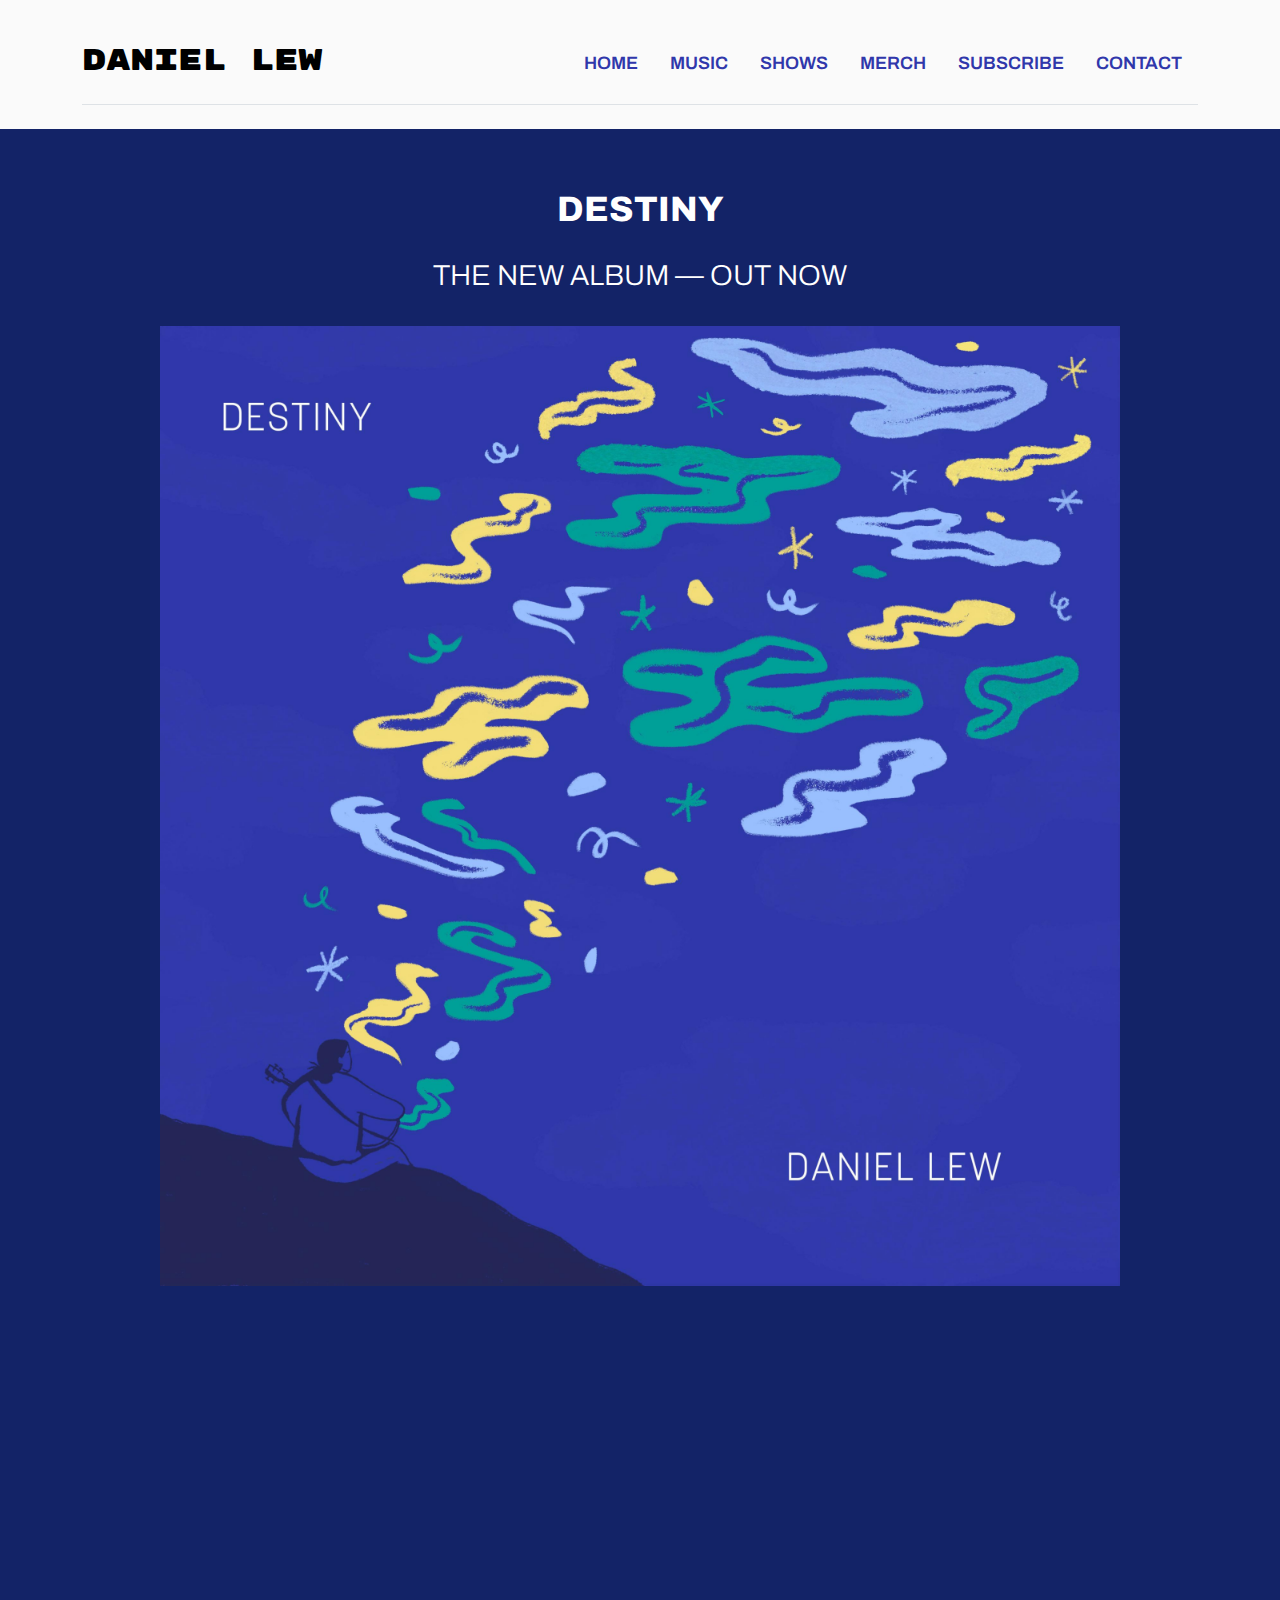
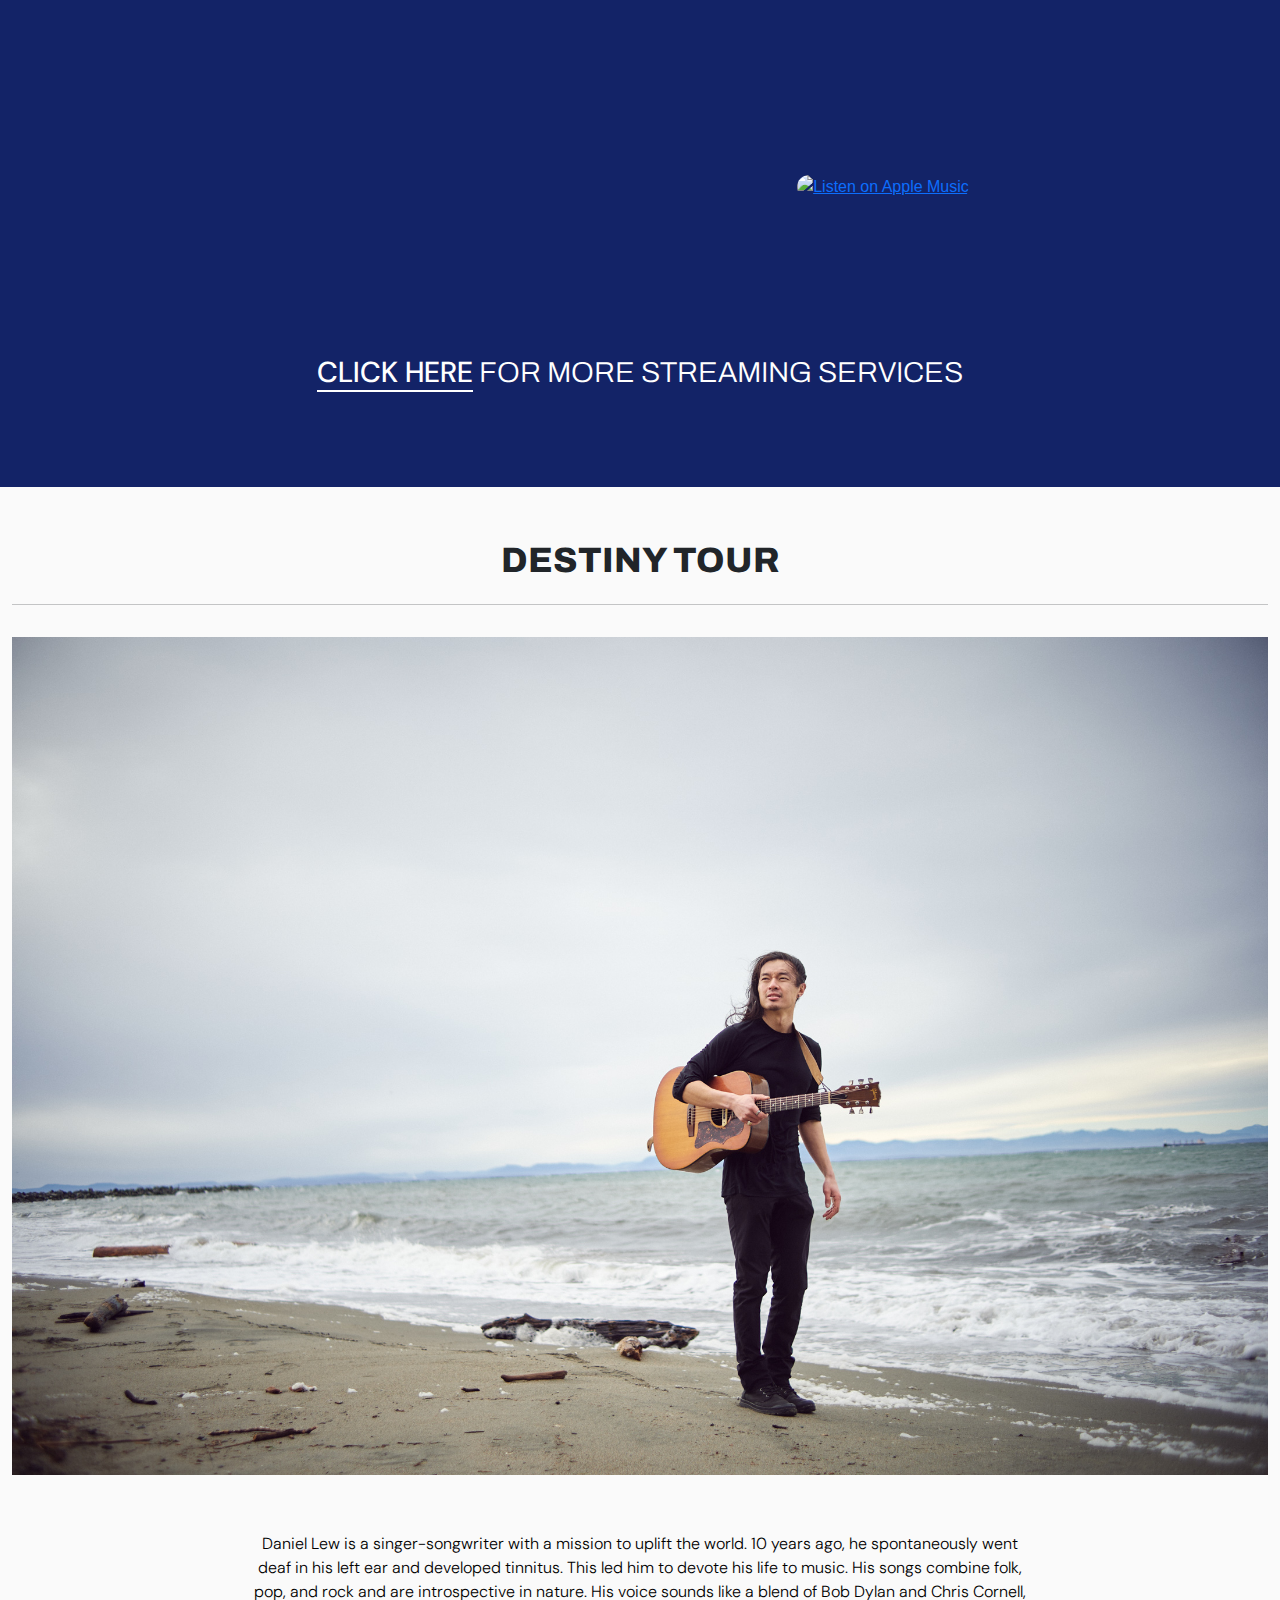
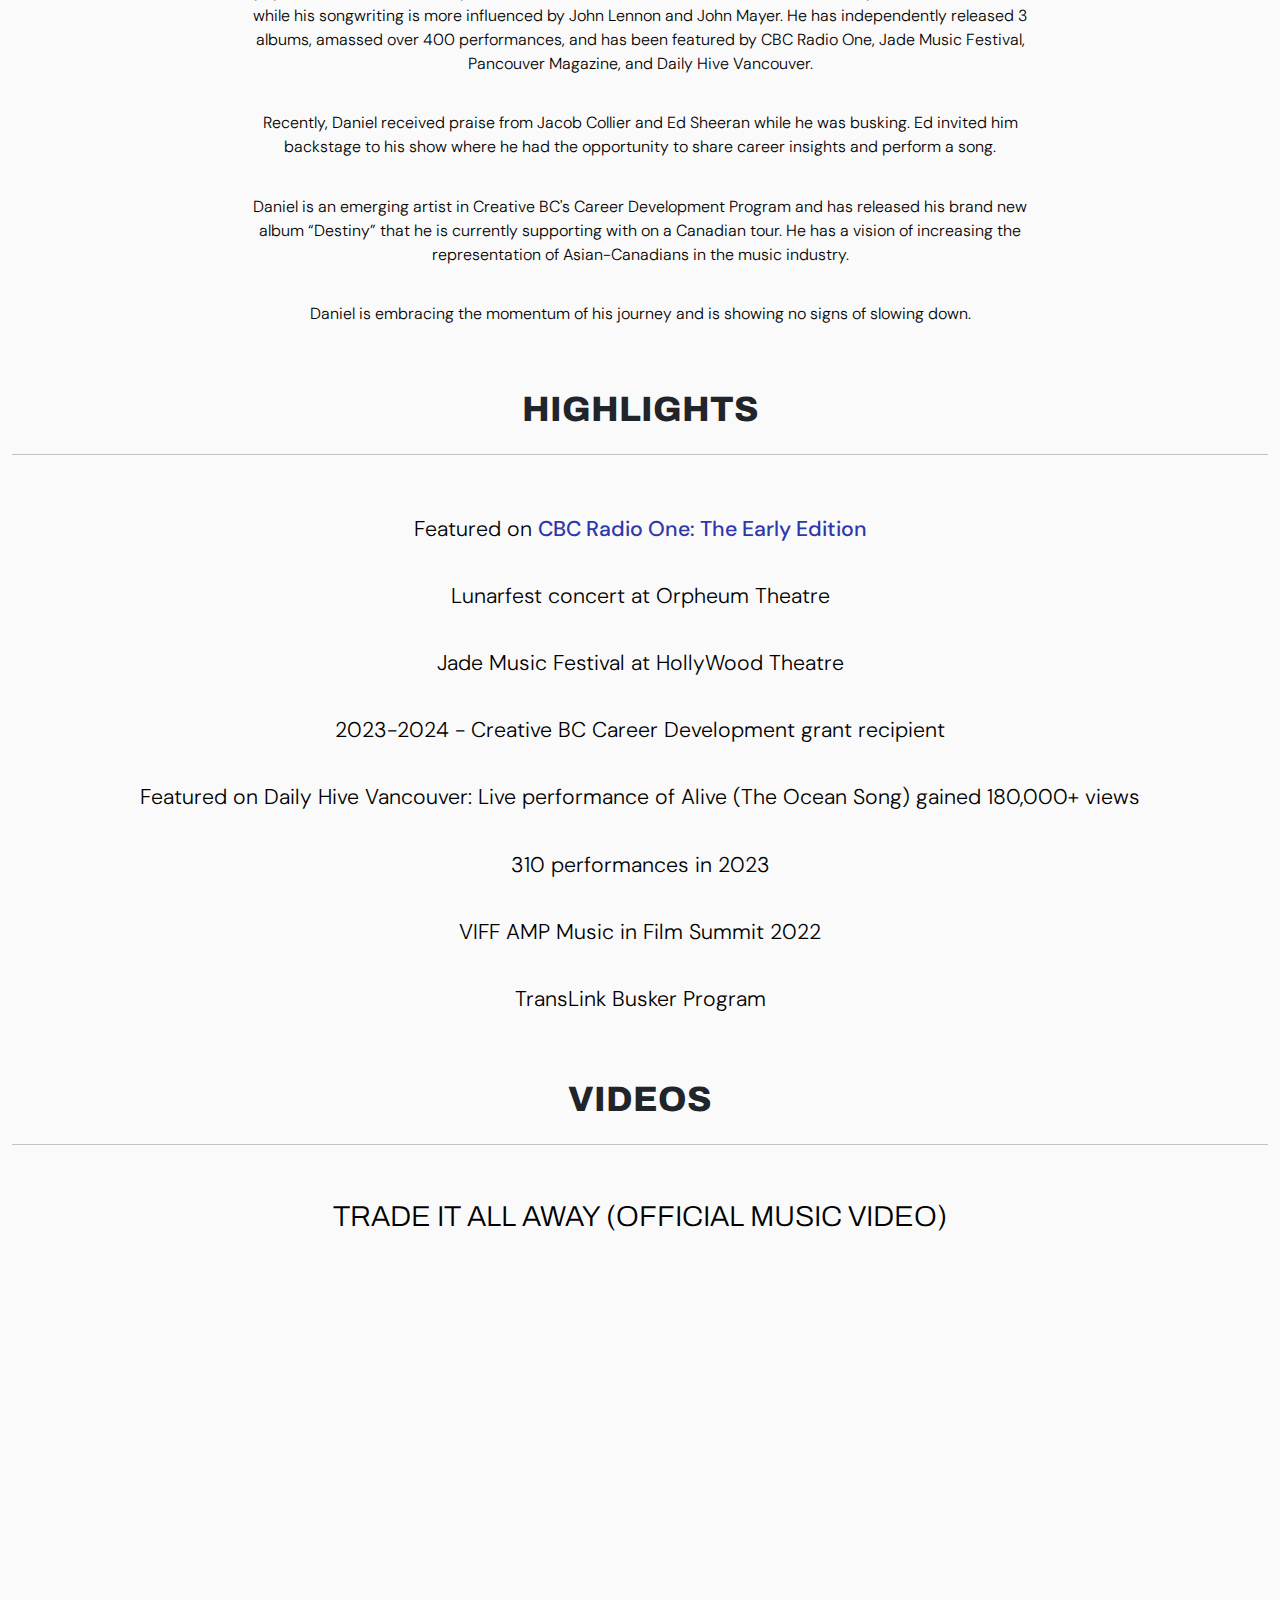
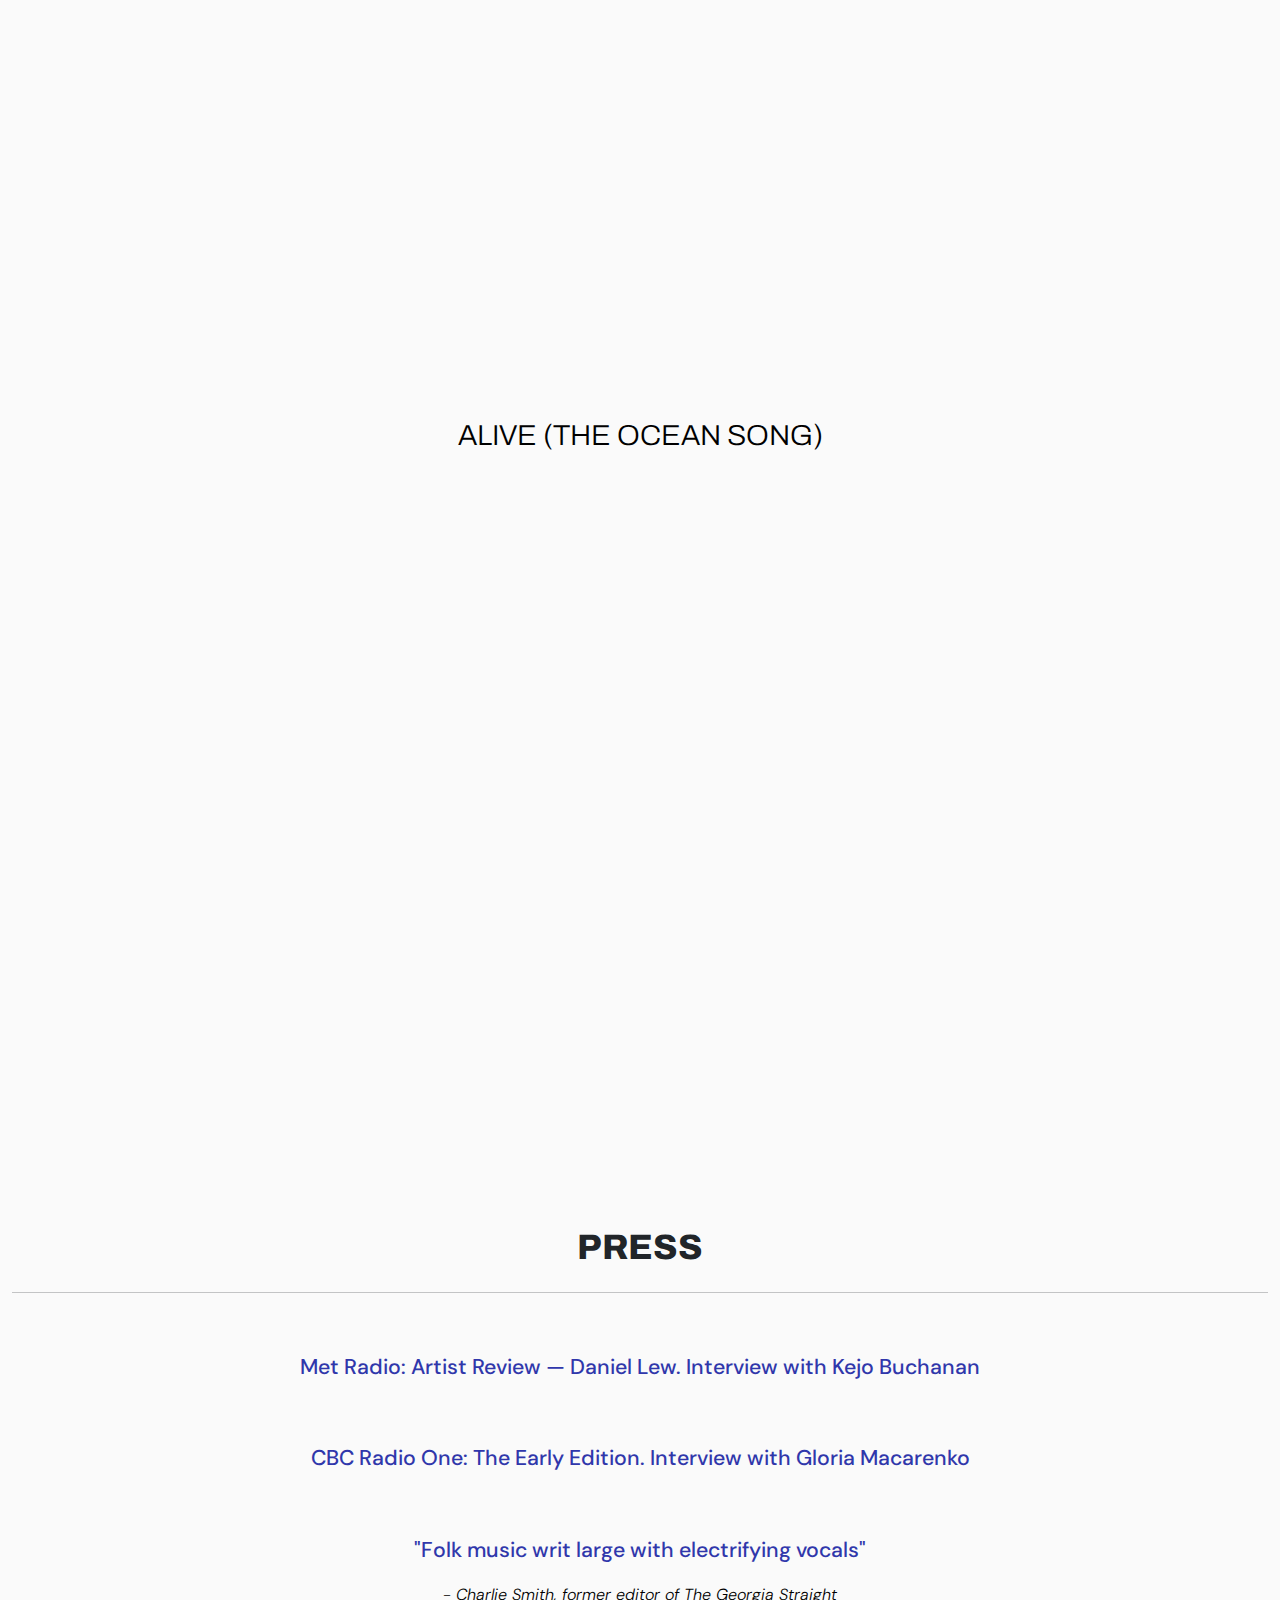
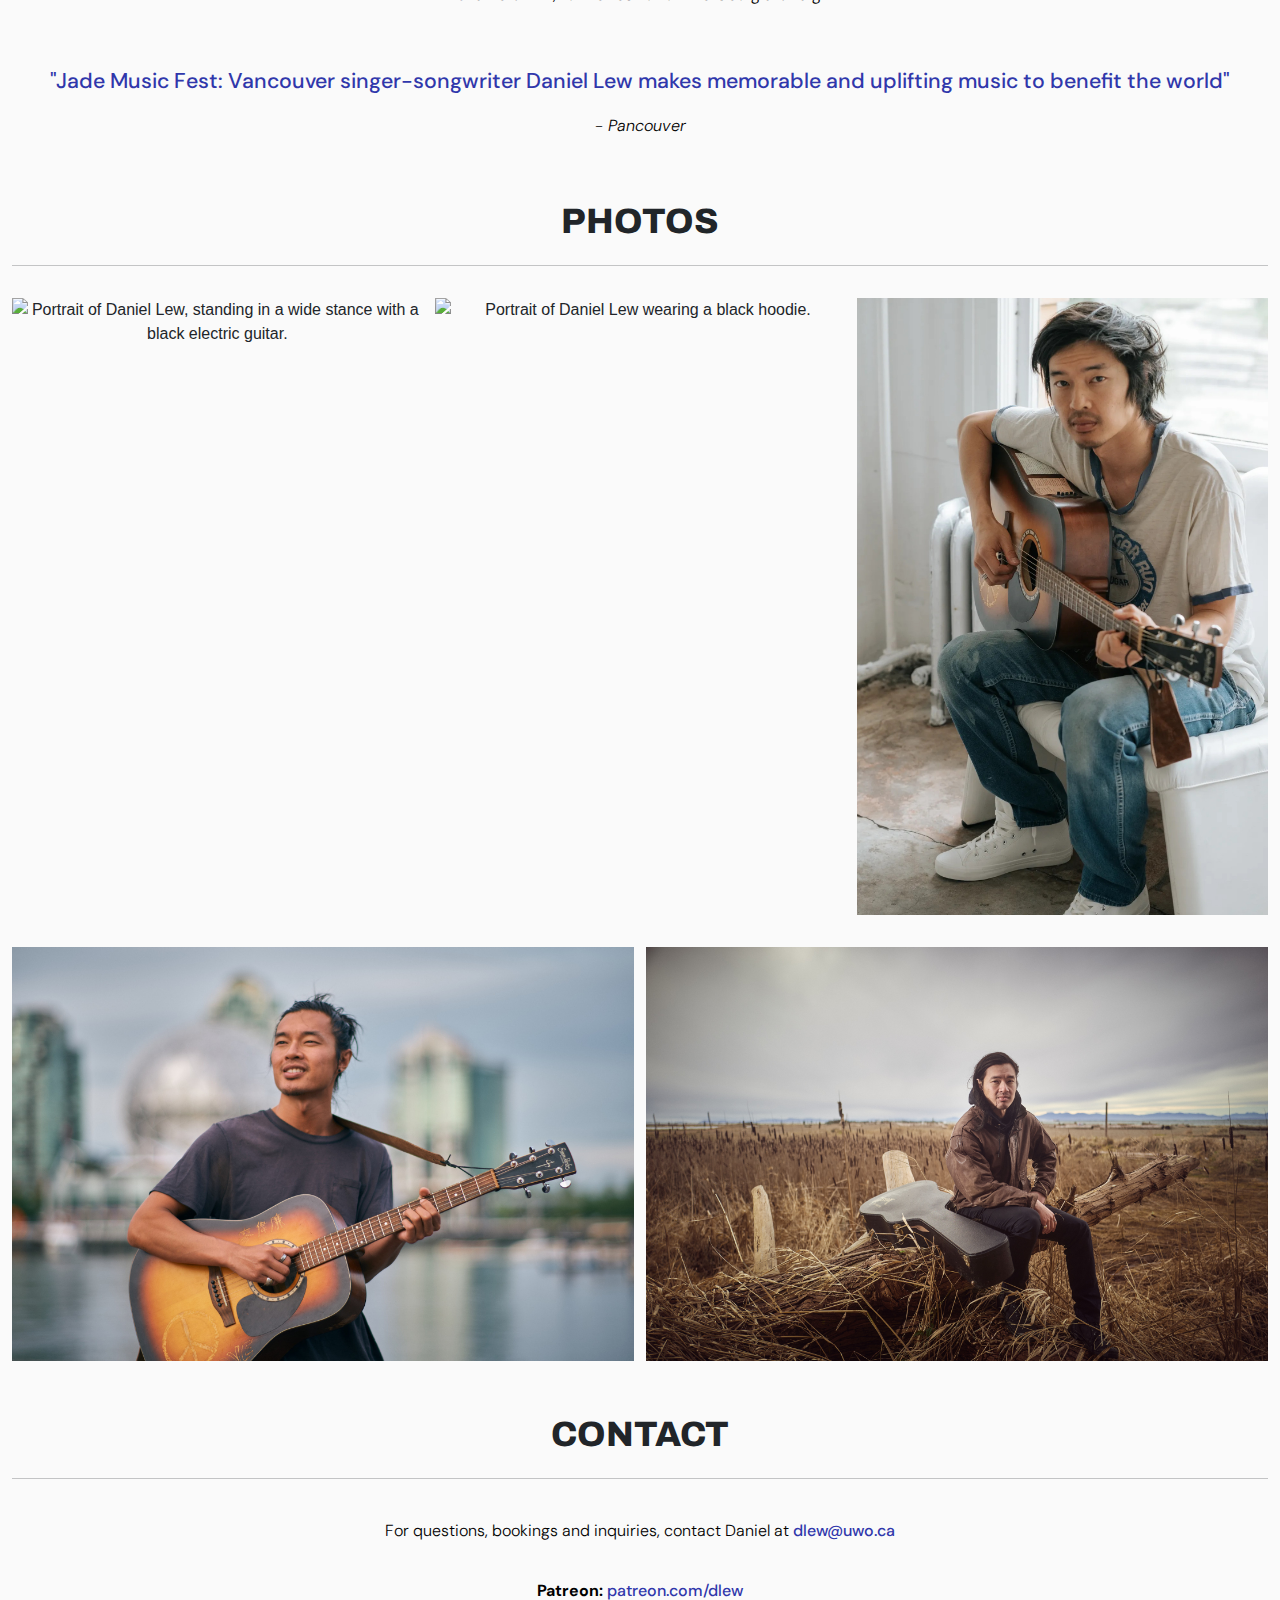
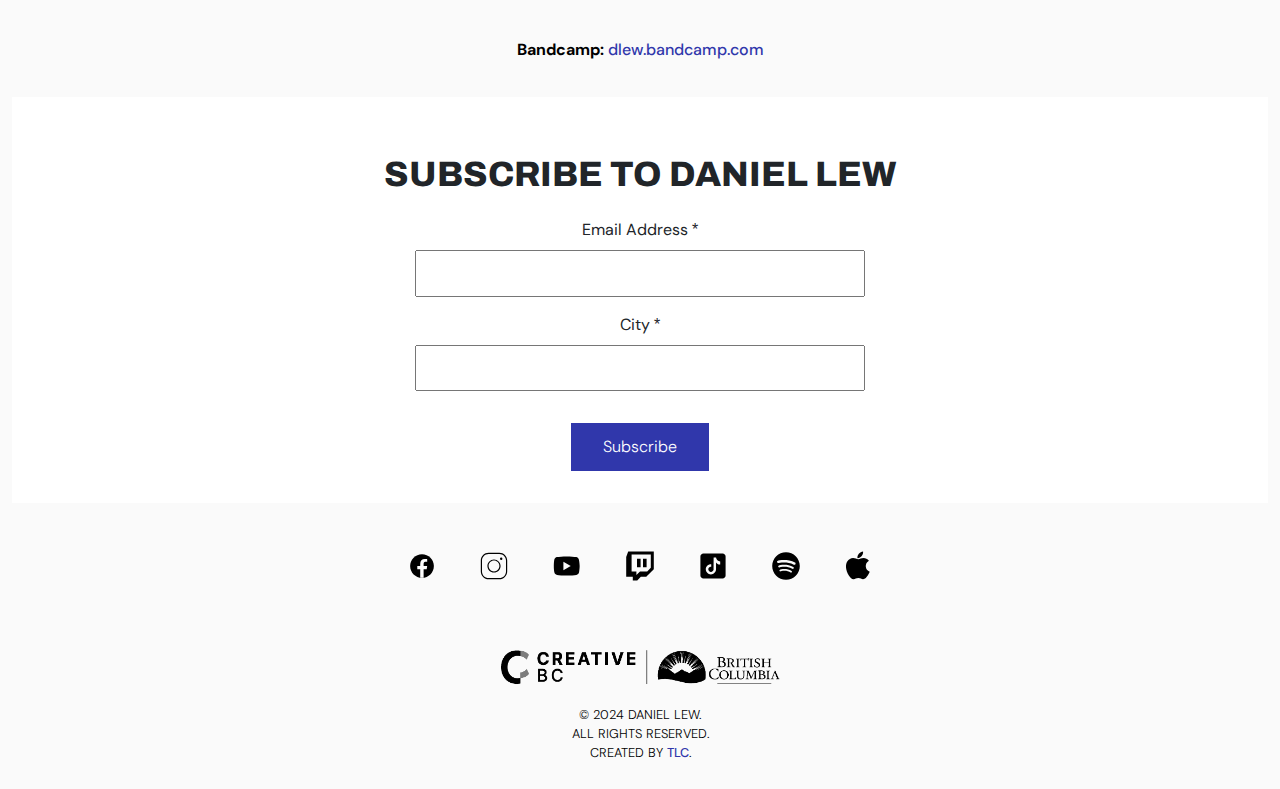
==== index.html @ 6a82573c "streaming services options" ====
<!DOCTYPE html>
<html lang="en">

<head>
    <meta charset="utf-8">
    <meta name="viewport" content="width=device-width, initial-scale=1.0">
    <title>Daniel Lew</title>

    <meta name="description" content="Daniel Lew is a folk-pop singer-songwriter based in Vancouver, Canada." />

    <!-- CSS -->
    <link href="https://cdn.jsdelivr.net/npm/bootstrap@5.3.3/dist/css/bootstrap.min.css" rel="stylesheet" integrity="sha384-QWTKZyjpPEjISv5WaRU9OFeRpok6YctnYmDr5pNlyT2bRjXh0JMhjY6hW+ALEwIH" crossorigin="anonymous">
    <link rel="stylesheet" href="css/normalize.css">
    <link rel="stylesheet" href="css/main.css">

    <!-- FAVICON -->
    <link rel="shortcut icon" type="image/png" href="img/favicon.png">

    <!-- FONTS -->

    <link rel="preconnect" href="https://fonts.googleapis.com">
<link rel="preconnect" href="https://fonts.gstatic.com" crossorigin>
<link href="https://fonts.googleapis.com/css2?family=Archivo:wght@300;600&family=Bebas+Neue&family=DM+Sans:opsz@9..40&family=Rubik+Mono+One&family=Unbounded&display=swap" rel="stylesheet">
    
    <!-- Google tag (gtag.js) -->
        <script async src="https://www.googletagmanager.com/gtag/js?id=G-NGCSGXVY4H"></script>
        <script>
        window.dataLayer = window.dataLayer || [];
        function gtag(){dataLayer.push(arguments);}
        gtag('js', new Date());

        gtag('config', 'G-NGCSGXVY4H');
        </script>

<script id="mcjs">!function(c,h,i,m,p){m=c.createElement(h),p=c.getElementsByTagName(h)[0],m.async=1,m.src=i,p.parentNode.insertBefore(m,p)}(document,"script","https://chimpstatic.com/mcjs-connected/js/users/11e53245b30e665a0be44950d/916d6a40c903f9cc730bd8026.js");</script>
    <!-- mailchimp -->
</head>

<body>
    <header>
        <section>
            <div class="header-contents">
                <h1 class="no-display">Daniel Lew</h1>
            </div>
        </section>
    </header>

    <div class="container">
        <header class="d-flex flex-wrap justify-content-center py-3 mb-4 border-bottom">
          <a href="https://www.danlew.ca" class="d-flex align-items-center mb-3 mb-md-0 change me-md-auto link-body-emphasis text-decoration-none">
            <span class="title">Daniel Lew</span>
          </a>
    
          <ul class="nav nav-pills">
            <li class="nav-item"><a href="https://www.danlew.ca" class="nav-link">Home</a></li>
            <li class="nav-item"><a href="music" class="nav-link">Music</a></li>
            <li class="nav-item"><a href="shows" class="nav-link">Shows</a></li>
            <li class="nav-item"><a href="merch" class="nav-link">Merch</a></li>
            <li class="nav-item"><a href="subscribe" class="nav-link">Subscribe</a></li>
            <li class="nav-item"><a href="contact" class="nav-link">Contact</a></li>
          </ul>
        </header>
    </div>

    <section class="album">
        <div class="content-container">
            <h2 class="upper-space">Destiny</h2>
            <p class="subheading">The New Album — Out Now</p>
            <a href="https://ffm.to/dlewdestiny" target="_blank">
            <img src="img/destiny-album-art.png" alt="Destiny Album Art.">
            </a>
            <!-- <hr> -->
            <!-- <p class="subheading">Destiny</p> -->
            <div class="music-gallery row-1 column-2">
                <div>
                    <iframe style="border-radius:12px" src="https://open.spotify.com/embed/album/7fGVeVwxk8sMXG5h203hFF?utm_source=generator" width="100%" height="540" frameBorder="0" allowfullscreen="" allow="autoplay; clipboard-write; encrypted-media; fullscreen; picture-in-picture" loading="lazy"></iframe>
                </div>
                <div>
                    <iframe allow="autoplay *; encrypted-media *; fullscreen *; clipboard-write" frameborder="0" height="450" style="width:100%;max-width:660px;overflow:hidden;border-radius:10px;" sandbox="allow-forms allow-popups allow-same-origin allow-scripts allow-storage-access-by-user-activation allow-top-navigation-by-user-activation" src="https://embed.music.apple.com/us/album/destiny/1751051979"></iframe>
                    <a href="https://music.apple.com/us/artist/daniel-lew/1657265715?itsct=music_box_badge&amp;itscg=30200&amp;app=music&amp;ls=1" style="display: inline-block; overflow: hidden; border-radius: 13px; width: 250px; height: 83px;"><img src="https://tools.applemediaservices.com/api/badges/listen-on-apple-music/badge/en-us?size=250x83" alt="Listen on Apple Music" style="border-radius: 13px; width: 250px; height: 83px;"></a>
                </div>
            </div>
            <p class="subheading options"><a href="https://ffm.to/dlewdestiny" target="_blank">Click here</a> for more streaming services</p>
        </div>
    </section>

    <section>
        <div class="content-container">
            <h2 class="upper-space">Destiny Tour</h2>
            <hr class="margin">
            <a class="bit-widget-initializer"
             
          data-artist-name="id_14343515"
          
          data-background-color="#fafafa"
          data-separator-color="#DDDDDD"
          data-text-color="#424242"
          data-font="Helvetica"
          data-auto-style="true"
          
          data-button-label-capitalization="capitalize"
          data-header-capitalization="undefined"
          data-location-capitalization="capitalize"
          data-venue-capitalization="capitalize"
          data-display-local-dates="true"
          data-local-dates-position="tab"
          data-display-past-dates="true"
          data-display-details=""
          data-display-lineup=""
          data-display-start-time=""
          data-social-share-icon="true"
          data-display-limit="5"
          
          data-date-format="MMM. D, YYYY"
          data-date-orientation="horizontal"
          data-date-border-color="#4A4A4A"
          data-date-border-width="1px"
          data-date-capitalization="undefined"
          data-date-border-radius="10px"
          
          data-event-ticket-cta-size="medium"
          data-event-custom-ticket-text="undefined"
          data-event-ticket-text="TICKETS"
          data-event-ticket-icon=""
          data-event-ticket-cta-text-color="#FFFFFF"
          data-event-ticket-cta-bg-color="#3037ab"
          data-event-ticket-cta-border-color="#3037ab"
          data-event-ticket-cta-border-width="0px"
          data-event-ticket-cta-border-radius="4px"
          
          data-sold-out-button-text-color="#FFFFFF"
          data-sold-out-button-background-color="#4A4A4A"
          data-sold-out-button-border-color="#4A4A4A"
          data-sold-out-button-clickable="true"
          
          data-event-rsvp-position="left"
          data-event-rsvp-cta-size="medium"
          data-event-rsvp-only-show-icon="undefined"
          data-event-rsvp-text="REMIND ME"
          data-event-rsvp-icon=""
          data-event-rsvp-cta-text-color="#3037ab"
          data-event-rsvp-cta-bg-color="#fafafa"
          data-event-rsvp-cta-border-color="#3037ab"
          data-event-rsvp-cta-border-width="1px"
          data-event-rsvp-cta-border-radius="4px"

          data-follow-section-position="top"
          data-follow-section-alignment="center"
          data-follow-section-header-text="Get updates on new shows, new music, and more."
          data-follow-section-cta-size="medium"
          data-follow-section-cta-text="FOLLOW"
          data-follow-section-cta-icon="true"
          data-follow-section-cta-text-color="#FFFFFF"
          data-follow-section-cta-bg-color="#3037ab"
          data-follow-section-cta-border-color="#3037ab"
          data-follow-section-cta-border-width="0px"
          data-follow-section-cta-border-radius="4px"
          
          data-play-my-city-position="bottom"
          data-play-my-city-alignment="Center"
          data-play-my-city-header-text="Don’t see a show near you?"
          data-play-my-city-cta-size="medium"
          data-play-my-city-cta-text="REQUEST A SHOW"
          data-play-my-city-cta-icon="false"
          data-play-my-city-cta-text-color="#FFFFFF"
          data-play-my-city-cta-bg-color="#3037ab"
          data-play-my-city-cta-border-color="#3037ab"
          data-play-my-city-cta-border-width="0px"
          data-play-my-city-cta-border-radius="4px"
          
          data-optin-font=""
          data-optin-text-color=""
          data-optin-bg-color=""
          data-optin-cta-text-color=""
          data-optin-cta-bg-color=""
          data-optin-cta-border-width=""
          data-optin-cta-border-radius=""
          data-optin-cta-border-color=""
          
          data-language="en"
          data-layout-breakpoint="900"
          data-app-id=""
          data-affil-code=""
          data-bit-logo-position="bottomRight"
          data-bit-logo-color="#CCCCCC"
          
        ></a>
        </div>
    </section>

    <section>
        <div class="main-photo under-space">
            <img src="img/daniel_stand.jpg" alt="Portrait of Daniel Lew on the beach.">
        </div>
    </section>  

    <section>
        <div class="content-container bio upper-space">
            <p class="upper-space under-space">Daniel Lew is a singer-songwriter with a mission to uplift the world. 10 years ago, he spontaneously went deaf in his left ear and developed tinnitus. This led him to devote his life to music. His songs combine folk, pop, and rock and are introspective in nature. His voice sounds like a blend of Bob Dylan and Chris Cornell, while his songwriting is more influenced by John Lennon and John Mayer.  He has independently released 3 albums, amassed over 400 performances, and has been featured by CBC Radio One, Jade Music Festival, Pancouver Magazine, and Daily Hive Vancouver.</p>

            <p class="under-space">Recently, Daniel received praise from Jacob Collier and Ed Sheeran while he was busking. Ed invited him backstage to his show where he had the opportunity to share career insights and perform a song.</p>

            <p class="under-space">Daniel is an emerging artist in Creative BC's Career Development Program and has released his brand new album “Destiny” that he is currently supporting with on a Canadian tour. He has a vision of increasing the representation of Asian-Canadians in the music industry.</p>

            <p class="under-space">Daniel is embracing the momentum of his journey and is showing no signs of slowing down.</p>
        </div>
    </section>

    <section>
        <div class="content-container">
            <h2 class="upper-space">Highlights</h2>
            <hr>
            <br>
            <p class="press-text upper-space under-space">Featured on <a href="https://www.cbc.ca/listen/live-radio/1-91-the-early-edition/clip/16041905-daniel-lew-studio" target="_blank">CBC Radio One: The Early Edition</a></p>
            <p class="press-text under-space">Lunarfest concert at Orpheum Theatre</p>
            <p class="press-text under-space">Jade Music Festival at HollyWood Theatre</p>
            <p class="press-text under-space">2023-2024 - Creative BC Career Development grant recipient</p>
            <p class="press-text under-space">Featured on Daily Hive Vancouver: Live performance of Alive (The Ocean Song) gained 180,000+ views</p>
            <p class="press-text under-space">310 performances in 2023</p>
            <p class="press-text under-space">VIFF AMP Music in Film Summit 2022</p>
            <p class="press-text under-space">TransLink Busker Program</p>
        </div>
    </section>

    <section>
        <div class="content-container">
            <h2 class="upper-space">Videos</h2>
            <hr>
            <p class="subheading">Trade It All Away (Official Music Video)</h3>
            <div class="ratio ratio-16x9">
                <iframe src="https://www.youtube.com/embed/AXaw1M6YgmI?si=uAm0NPAxFa3OLJky" allowfullscreen></iframe>
            </div>

            <p class="subheading">Alive (The Ocean Song)</h3>
            <div class="ratio ratio-16x9">
                <iframe src="https://www.youtube.com/embed/6xsDvQD8ZU0?si=qqaPItq80fWCNWF4" allowfullscreen></iframe>
            </div>
        </div>
    </section>

    <section>
        <div class="content-container">
            <h2 class="upper-space">Press</h2>
            <hr>
            <br>
            <p class="press-text upper-space under-space"><a href="https://soundcloud.com/scopeatryerson/artist-review-daniel-lew" target="_blank">Met Radio: Artist Review — Daniel Lew. Interview with Kejo Buchanan</a></p>
            <br>
            <p class="press-text under-space"><a href="https://www.cbc.ca/listen/live-radio/1-91-the-early-edition/clip/16041905-daniel-lew-studio" target="_blank">CBC Radio One: The Early Edition. Interview with Gloria Macarenko</a></p>
            <br>
            <p class="press-text"><a href="https://pancouver.ca/jade-music-fest-presents-folk-rap-jazz-and-asian-hits-in-concert-celebrating-musicians-with-chinese-and-taiwanese-ancestry/" target="_blank">"Folk music writ large with electrifying vocals"</a></p>
            <p class="italic under-space">- Charlie Smith, former editor of The Georgia Straight</p>
            <br>
            <p class="press-text"><a href="https://pancouver.ca/jade-music-fest-vancouver-singer-songwriter-daniel-lew-makes-memorable-and-uplifting-music-to-benefit-the-world/" target="_blank">"Jade Music Fest: Vancouver singer-songwriter Daniel Lew makes memorable and uplifting music to benefit the world"</a></p>
            <p class="italic under-space">- Pancouver</p>
        </div>
    </section>

    <section>
        <div class="content-container">
            <h2 class="upper-space">Photos</h2>
            <hr class="margin">
            <div class="photo-gallery column-3 row-1 margin">
                <div class="photo-block">
                    <img src="img/daniel_guitar.jpg" alt="Portrait of Daniel Lew, standing in a wide stance with a black electric guitar.">
                </div>
                <div class="photo-block">
                    <img src="img/daniel_coat.jpg" alt="Portrait of Daniel Lew wearing a black hoodie.">
                </div>
                <div class="photo-block">
                    <img src="img/daniel_surrender.jpg" alt="Portrait of Daniel Lew, sitting in a chair holding a brown guitar.">
                </div>
            </div>
            <div class="photo-gallery column-2 row-1 margin">
                <div class="photo-block">
                    <img src="img/daniel.jpg" alt="Portrait of Daniel Lew in an outdoor setting with a brown guitar.">
                </div>
                <div class="photo-block">
                    <img src="img/daniel_field.jpg" alt="Portrait of Daniel Lew, standing in a field of dry grass.">
                </div>
            </div>      
        </div>
    </section>

    <section>
        <div class="content-container">
            <h2 class="upper-space">Contact</h2>
            <hr>
            <br>
            <p class="under-space">For questions, bookings and inquiries, contact Daniel at <a href="mailto:dlew@uwo.ca">dlew@uwo.ca</a></p>
            <p class="under-space bold">Patreon: <a href="https://www.patreon.com/dlew" target="_blank">patreon.com/dlew</a></p>
            <p class="under-space bold">Bandcamp: <a href="https://dlew.bandcamp.com" target="_blank">dlew.bandcamp.com</a></p>
        </div>
    </section>

    <section>
        <div id="mc_embed_shell">
  
            <div id="mc_embed_signup">
                <form action="https://danlew.us18.list-manage.com/subscribe/post?u=11e53245b30e665a0be44950d&amp;id=4a40e68a71&amp;f_id=00c1b9e7f0" method="post" id="mc-embedded-subscribe-form" name="mc-embedded-subscribe-form" class="validate" target="_self" novalidate="">
                    <div id="mc_embed_signup_scroll">
                        <h2>Subscribe to Daniel Lew</h2>
                        <div class="mc-field-group"><label for="mce-EMAIL">Email Address <span class="asterisk">*</span></label><input type="email" name="EMAIL" class="required email" id="mce-EMAIL" required="" value=""></div><div class="mc-field-group"><label for="mce-CITY">City <span class="asterisk">*</span></label><input type="text" name="CITY" class="required text" id="mce-CITY" value="" required=""></div>
                    <div id="mce-responses" class="clear foot">
                        <div class="response" id="mce-error-response" style="display: none;"></div>
                        <div class="response" id="mce-success-response" style="display: none;"></div>
                    </div>
                <div aria-hidden="true" style="position: absolute; left: -5000px;">
                    /* real people should not fill this in and expect good things - do not remove this or risk form bot signups */
                    <input type="text" name="b_11e53245b30e665a0be44950d_4a40e68a71" tabindex="-1" value="">
                </div>
                    <div class="optionalParent">
                        <div class="clear foot">
                            <input type="submit" name="subscribe" id="mc-embedded-subscribe" class="button" value="Subscribe">
                        </div>
                    </div>
                </div>
            </form>
            </div>
        </div>
    </section>

    <section>
        <div class="grid-socials">
            
            <!-- FACEBOOK -->
            <a href="https://www.facebook.com/dlewmusic" target="_blank">
                <svg xmlns="http://www.w3.org/2000/svg" xmlns:xlink="http://www.w3.org/1999/xlink" viewBox="0,0,256,256" width="30px" height="30px" fill-rule="nonzero" fill="none"><g fill="none" fill-rule="nonzero" stroke="none" stroke-width="1" stroke-linecap="butt" stroke-linejoin="miter" stroke-miterlimit="10" stroke-dasharray="" stroke-dashoffset="0" font-family="none" font-weight="none" font-size="none" text-anchor="none" style="mix-blend-mode: normal"><g transform="scale(5.33333,5.33333)">
                    <title id="facebook-label">Facebook Logo</title>
                    <desc id="facebook-description">A Facebook logo icon.</desc>
                    <path d="M24,5c-10.49341,0 -19,8.50659 -19,19c0,10.49341 8.50659,19 19,19c10.49341,0 19,-8.50659 19,-19c0,-10.49341 -8.50659,-19 -19,-19z" fill="#000000"></path><path d="M26.572,29.036h4.917l0.772,-4.995h-5.69v-2.73c0,-2.075 0.678,-3.915 2.619,-3.915h3.119v-4.359c-0.548,-0.074 -1.707,-0.236 -3.897,-0.236c-4.573,0 -7.254,2.415 -7.254,7.917v3.323h-4.701v4.995h4.701v13.729c0.931,0.14 1.874,0.235 2.842,0.235c0.875,0 1.729,-0.08 2.572,-0.194z" fill="#ffffff"></path></g></g></svg>
            </a>

            <!-- Instagram -->
            <a href="https://instagram.com/danlew_?igshid=MWZjMTM2ODFkZg==" target="_blank">
                <svg id="instagram" data-name="instagram" fill="#000000" xmlns="http://www.w3.org/2000/svg" viewBox="0 0 50 50" width="30px" height="30px" class="size" aria-labelledby="instagram-label" aria-describedby="instagram-description">
                    <title id="instagram-label">Instagram Logo</title>
                    <desc id="instagram-description">A Instagram logo icon.</desc>
                    <path d="M 16 3 C 8.8324839 3 3 8.8324839 3 16 L 3 34 C 3 41.167516 8.8324839 47 16 47 L 34 47 C 41.167516 47 47 41.167516 47 34 L 47 16 C 47 8.8324839 41.167516 3 34 3 L 16 3 z M 16 5 L 34 5 C 40.086484 5 45 9.9135161 45 16 L 45 34 C 45 40.086484 40.086484 45 34 45 L 16 45 C 9.9135161 45 5 40.086484 5 34 L 5 16 C 5 9.9135161 9.9135161 5 16 5 z M 37 11 A 2 2 0 0 0 35 13 A 2 2 0 0 0 37 15 A 2 2 0 0 0 39 13 A 2 2 0 0 0 37 11 z M 25 14 C 18.936712 14 14 18.936712 14 25 C 14 31.063288 18.936712 36 25 36 C 31.063288 36 36 31.063288 36 25 C 36 18.936712 31.063288 14 25 14 z M 25 16 C 29.982407 16 34 20.017593 34 25 C 34 29.982407 29.982407 34 25 34 C 20.017593 34 16 29.982407 16 25 C 16 20.017593 20.017593 16 25 16 z"/></svg>
            </a>

            <!-- YOUTUBE -->
            <a href="https://www.youtube.com/@dlew28" target="_blank">
                <svg xmlns="http://www.w3.org/2000/svg"  viewBox="0 0 50 50" width="30px" height="30px">
                    <title id="youtube-label">YouTube Logo</title>
                    <desc id="youtube-description">A YouTube logo icon.</desc>
                    <path d="M 44.898438 14.5 C 44.5 12.300781 42.601563 10.699219 40.398438 10.199219 C 37.101563 9.5 31 9 24.398438 9 C 17.800781 9 11.601563 9.5 8.300781 10.199219 C 6.101563 10.699219 4.199219 12.199219 3.800781 14.5 C 3.398438 17 3 20.5 3 25 C 3 29.5 3.398438 33 3.898438 35.5 C 4.300781 37.699219 6.199219 39.300781 8.398438 39.800781 C 11.898438 40.5 17.898438 41 24.5 41 C 31.101563 41 37.101563 40.5 40.601563 39.800781 C 42.800781 39.300781 44.699219 37.800781 45.101563 35.5 C 45.5 33 46 29.398438 46.101563 25 C 45.898438 20.5 45.398438 17 44.898438 14.5 Z M 19 32 L 19 18 L 31.199219 25 Z"/></svg>
            </a>

            <!-- TWITCH -->
            <a href="https://www.twitch.tv/danielstephen" target="_blank">
                <svg xmlns="http://www.w3.org/2000/svg" xmlns:xlink="http://www.w3.org/1999/xlink" viewBox="0,0,256,256" width="30px" height="30px" fill-rule="nonzero" fill="#000000"><g fill="#000000" fill-rule="nonzero" stroke="none" stroke-width="1" stroke-linecap="butt" stroke-linejoin="miter" stroke-miterlimit="10" stroke-dasharray="" stroke-dashoffset="0" font-family="none" font-weight="none" font-size="none" text-anchor="none" style="mix-blend-mode: normal"><g transform="scale(5.12,5.12)">
                    <title id="twitch-label">Twitch Logo</title>
                    <desc id="twitch-description">A Twitch logo icon.</desc>
                    <path d="M5.3125,1l-3.3125,8.8125v33.1875h11v6h7.40625l6,-6h9l12.59375,-12.5625v-29.4375zM11,6h32v22l-6,6h-12l-6,6v-6h-8zM20,13v14h6v-14zM30,13v14h6v-14z"></path></g></g></svg>
            </a>

            <!-- TIKTOK -->
            <a href="https://www.tiktok.com/@danlew_" target="_blank">
                <svg xmlns="http://www.w3.org/2000/svg"  viewBox="0 0 50 50" width="30px" height="30px">
                    <title id="tiktok-label">TikTok Logo</title>
                    <desc id="tiktok-description">A TikTok logo icon.</desc>
                    <path d="M41,4H9C6.243,4,4,6.243,4,9v32c0,2.757,2.243,5,5,5h32c2.757,0,5-2.243,5-5V9C46,6.243,43.757,4,41,4z M37.006,22.323 c-0.227,0.021-0.457,0.035-0.69,0.035c-2.623,0-4.928-1.349-6.269-3.388c0,5.349,0,11.435,0,11.537c0,4.709-3.818,8.527-8.527,8.527 s-8.527-3.818-8.527-8.527s3.818-8.527,8.527-8.527c0.178,0,0.352,0.016,0.527,0.027v4.202c-0.175-0.021-0.347-0.053-0.527-0.053 c-2.404,0-4.352,1.948-4.352,4.352s1.948,4.352,4.352,4.352s4.527-1.894,4.527-4.298c0-0.095,0.042-19.594,0.042-19.594h4.016 c0.378,3.591,3.277,6.425,6.901,6.685V22.323z"/></svg>
            </a>

            <!-- SPOTIFY -->
            <a href="https://open.spotify.com/artist/5QI4FOlRF00rm46g3V7Zdm?si=DzxOb33kTLSl46XlhnwabQ" target="_blank" class="margin-top-socials">
                <svg id="spotify" data-name="instagram" fill="#000000" xmlns="http://www.w3.org/2000/svg" viewBox="0 0 50 50" width="30px" height="30px" class="size" aria-labelledby="spotify-label" aria-describedby="instagram-description">
                    <title id="spotify-label">Spotify Logo</title>
                    <desc id="spotify-description">A Spotify logo icon.</desc><path d="M25.009,1.982C12.322,1.982,2,12.304,2,24.991S12.322,48,25.009,48s23.009-10.321,23.009-23.009S37.696,1.982,25.009,1.982z M34.748,35.333c-0.289,0.434-0.765,0.668-1.25,0.668c-0.286,0-0.575-0.081-0.831-0.252C30.194,34.1,26,33,22.5,33.001 c-3.714,0.002-6.498,0.914-6.526,0.923c-0.784,0.266-1.635-0.162-1.897-0.948s0.163-1.636,0.949-1.897 c0.132-0.044,3.279-1.075,7.474-1.077C26,30,30.868,30.944,34.332,33.253C35.022,33.713,35.208,34.644,34.748,35.333z M37.74,29.193 c-0.325,0.522-0.886,0.809-1.459,0.809c-0.31,0-0.624-0.083-0.906-0.26c-4.484-2.794-9.092-3.385-13.062-3.35 c-4.482,0.04-8.066,0.895-8.127,0.913c-0.907,0.258-1.861-0.272-2.12-1.183c-0.259-0.913,0.272-1.862,1.184-2.12 c0.277-0.079,3.854-0.959,8.751-1c4.465-0.037,10.029,0.61,15.191,3.826C37.995,27.328,38.242,28.388,37.74,29.193z M40.725,22.013 C40.352,22.647,39.684,23,38.998,23c-0.344,0-0.692-0.089-1.011-0.275c-5.226-3.068-11.58-3.719-15.99-3.725 c-0.021,0-0.042,0-0.063,0c-5.333,0-9.44,0.938-9.481,0.948c-1.078,0.247-2.151-0.419-2.401-1.495 c-0.25-1.075,0.417-2.149,1.492-2.4C11.729,16.01,16.117,15,21.934,15c0.023,0,0.046,0,0.069,0 c4.905,0.007,12.011,0.753,18.01,4.275C40.965,19.835,41.284,21.061,40.725,22.013z"/></svg>
            </a>

            <!-- APPLE -->
            <a href="https://music.apple.com/us/artist/daniel-lew/1657265715" target="_blank">
                <svg xmlns="http://www.w3.org/2000/svg"  viewBox="0 0 50 50" width="30px" height="30px">
                    <title id="apple-label">Apple Logo</title>
                    <desc id="apple-description">A Apple logo icon.</desc>
                    <path d="M 44.527344 34.75 C 43.449219 37.144531 42.929688 38.214844 41.542969 40.328125 C 39.601563 43.28125 36.863281 46.96875 33.480469 46.992188 C 30.46875 47.019531 29.691406 45.027344 25.601563 45.0625 C 21.515625 45.082031 20.664063 47.03125 17.648438 47 C 14.261719 46.96875 11.671875 43.648438 9.730469 40.699219 C 4.300781 32.429688 3.726563 22.734375 7.082031 17.578125 C 9.457031 13.921875 13.210938 11.773438 16.738281 11.773438 C 20.332031 11.773438 22.589844 13.746094 25.558594 13.746094 C 28.441406 13.746094 30.195313 11.769531 34.351563 11.769531 C 37.492188 11.769531 40.8125 13.480469 43.1875 16.433594 C 35.421875 20.691406 36.683594 31.78125 44.527344 34.75 Z M 31.195313 8.46875 C 32.707031 6.527344 33.855469 3.789063 33.4375 1 C 30.972656 1.167969 28.089844 2.742188 26.40625 4.78125 C 24.878906 6.640625 23.613281 9.398438 24.105469 12.066406 C 26.796875 12.152344 29.582031 10.546875 31.195313 8.46875 Z"/></svg>
            </a>

        </div>
    </section>

    <footer>
        <div>
            <a href="https://creativebc.com/" target="_blank"><img class="creativeBC" src="img/CreativeBC-BCID_H_SolidBlack_WithTransparency.png" alt="Creative BC Logo."></a>
            <p>© 2024 Daniel Lew.</p>
            <p>All rights reserved.</p>
            <p>Created by <a href="https://www.taylen.ca" target="_blank">TLC</a>.</p>
        </div>
    </footer>

    <script src="https://cdn.jsdelivr.net/npm/bootstrap@5.3.3/dist/js/bootstrap.bundle.min.js" integrity="sha384-YvpcrYf0tY3lHB60NNkmXc5s9fDVZLESaAA55NDzOxhy9GkcIdslK1eN7N6jIeHz" crossorigin="anonymous"></script>
    <script charset="utf-8" src="https://widgetv3.bandsintown.com/main.min.js"></script>

</body>
</html>
---- css/main.css ----
* {
    box-sizing: border-box;
    font-family: atten-new, "Arial", sans-serif;
    margin: 0;
    padding: 0;
    text-decoration: none;
}

:root {
    --background: #fafafa;
    /* Surrender */
    /* --link: #872F00;
    --hover: #5e2100; */

    /* Destiny */
    --link: #3037ab;
    --hover: #132367;
}

body {
    background-color: var(--background);
}

header {
    padding: 2vh 0 0rem 0;
}

.no-display {
    display: none;
}

.header-contents {
    display: block;
    text-align: center;
    align-items: center;
}


/* MENU */

button {
    width: 1.8rem;
    height: 1.8rem;
    background-color: rgb(0, 0, 0, 0);
    border: none;
    float: right;
    margin-left: auto;
    transition: all 0.3s ease-in-out;
}

button:focus,
button:hover {
    filter: invert(74%) sepia(81%) saturate(900%) hue-rotate(200deg) brightness(160%) contrast(70%);
    transition: all 0.3s ease-in-out;
}

button:hover,
button:focus {
    cursor: pointer;
}

button:target {
    transition: all 0.3s ease-in-out;
}

button:target {
    filter: invert(0) sepia(0) saturate(0) hue-rotate(0) brightness(0);
    transition: all 0.3s ease-in-out;
}


/* BOOTSTRAP MODIFICATIONS */
.main-menu {
    display: block;
    text-align: center;
    padding-bottom: 1rem;
}

.menu-item {
    margin: 2rem 1rem;
    text-align: center;
    background-color: none;
    transition: all 0.75s ease-in-out;
    display: inline-flex;
    opacity: 100%;
    color: var(--link);
}

/* */

.nav-link, .menu-item a {
    color: var(--link);
    font-family: 'archivo', sans-serif;
    font-weight: 600;
    font-size: 1.6rem;
    font-variant-caps: all-small-caps;
}

.nav-link:hover, .menu-item a:hover, .nav-link:focus,
.menu-item a:focus {
    text-decoration: underline;
    text-underline-offset: 0.5rem;
    transition: all 0.6s ease-in-out
}

.main-photo, .contact-photo {
    margin-left:auto;
    margin-right:auto;
    height: auto;
    justify-content: center;
    text-align: center;
}

.contact-photo {
    width: 100%;
}

.grid-socials {
    align-items: center;
    text-align: center;
    justify-content: center;
    margin: 2rem 0 1rem 0;
}

.grid-socials a {
    margin: 1rem 1.2rem;
    transition: all 0.6s ease-in-out;
    display: inline-block;
}


.grid-socials a:hover,
.grid-socials a:focus {
    filter: invert(19%) sepia(97%) saturate(1189%) hue-rotate(360deg) brightness(99%) contrast(106%);
    transition: all 0.4s ease-in-out;
}

.content-container {
    margin: 0rem 1rem;
    text-align: center;
    align-items: center;
}

.music {
    margin: 1rem 2rem;
}

.flex {
    display: flex;
}


/* FOOTER */

footer {
    /* background-color: red; */
    display: block;
    /* position: static; */
    align-items: center;
    text-align: center;
    padding-top: 1rem;
    padding-bottom: 2vh;
    margin: 0.67em;
    text-transform: uppercase;
    font-size: 0.8rem;
}

.no-display {
    display: none;
}

.upper-space {
    padding-top: 1.2rem;
}

.under-space {
    padding-bottom: 1.2rem;
}

.bold {
    font-weight: bolder;
}

hr {
    width: 100%;
    text-align: left;
    margin-left: 0;
}


/* FONTS AND TEXT */

h1, .title {
    font-family: 'rubik mono one', sans-serif;
    font-size: 1.8rem;
    font-weight: 400;
    color: black;
    text-decoration: none;
    text-align: left;
  }

.title:hover {
    text-decoration: none;
}
  
  
h2, h3 {
    font-family: 'archivo', sans-serif;
    font-size: 2.2rem;
    font-weight: 800;
    margin: 0.67em 0 0.67em 0;
    text-transform: uppercase;
    text-align: center;
}

h3 {
    margin-top: 1em;
}

p.show, p.subheading {
    font-family: 'archivo', sans-serif;
    font-size: 1.8rem;
    font-weight: 300;
    margin: 1.75em 0 0.67em 0;
    text-transform: uppercase;
}

p, .subscribe label {
    color: black;
    font-weight: 300;
    font-family: 'dm sans', sans-serif;
    line-height: 1.5;
}

p a {
    color: var(--link);
    font-family: 'dm sans', sans-serif;
    font-weight: 500;
    transition: all 0.3s ease-in-out;
    text-decoration: none;
}

p a:hover,
p a:focus, .nav-link:focus, .nav-link:hover {
    color: var(--link);
    text-decoration: underline;
    text-underline-offset: 0.25rem;
    transition: all 0.3s ease-in-out;
}

footer p {
    margin-bottom: 0;
}

.italic {
    font-style: italic;
}

.show-title a {
    font-weight: 800;
}

p.show-margin.show {
    margin: 0.67em 0;
}

.press-text {
    font-size: 16pt;
}

.bio {
    max-width: 780px;
}

/* PHOTO AND MEDIA */

img {
    max-width: 100%;
    height: auto;
    width: 100%;
}

.photo-gallery, .music-gallery {
    display: grid;
    row-gap: 1rem;
    column-gap: 0.75rem;
    width: auto;
}

.row-1 {
    grid-template-rows: 1fr;
}

.column-4 {
    grid-template-columns: 1fr;
}

.column-3 {
    grid-template-columns: 1fr;
}

.column-2 {
    grid-template-columns: 1fr;
}

.column-1 {
    grid-template-columns: 1fr;
}

.row-3 {
    grid-template-rows: 1fr 1fr;
}

.row-3 {
    grid-template-rows: 1fr 1fr 1fr;
}

.photo-block,
.uneven-block {
    vertical-align: center;
    background-position: center;
    display: flex;
    position: relative;
    cursor: crosshair;
}

.space {
    padding-top: 0.8rem;
    padding-bottom: 2rem;
}

.margin {
    margin-bottom: 2rem;
}

.video-player {
    justify-content: center;
    text-align: center;
    max-height: 800px;
    min-height: 300px;
    height: 100%;
}

section {
    max-width: 1320px;
    --bs-gutter-x: 1.5rem;
    --bs-gutter-y: 0;
    width: 100%;
    padding-right: calc(var(--bs-gutter-x) * .5);
    padding-left: calc(var(--bs-gutter-x) * .5);
    margin-right: auto;
    margin-left: auto;
}

.album {
    background-color: rgb(19, 35, 103);
    padding: 1em 0em 3em 0em;
    margin-bottom: 2em;
    color: white;
    max-width: auto;
    height: 50%;
    width: auto;
}

.album p {
   margin: 0 0 1em 0;
    color: white;
}

.album img {
    margin: 0 0 2em 0;
}

.options {
    color: white;
    padding: 3em 0 0 0;
}

.options a {
    color: white;
    text-decoration: underline;
    text-underline-offset: 0.5rem;
    transition: all 0.6s ease-in-out
}

.options a:hover, .album a:focus{
    color: white;
    text-decoration: underline;
    text-underline-offset: 0.5rem;
    transition: all 0.6s ease-in-out
}


/* Creative BC */
.creativeBC {
    max-width: 320px;
    height: auto;
}


/*////Mailchimp/////*/ 

#mc_embed_signup {
    background-color: white;
    padding: 2em 0;
    text-align: center;
}

.mc-field-group input[type=text]{
    display: inline-block;
    font-family: 'dm sans', sans-serif;
}

.mc-field-group input {
    max-width: 450px;
    width: 80vw;
    padding: 12px 20px;
    margin: 0.5em 0 1em 0;
}

label {
    display:block;
    clear:both;
    font-family: 'dm sans', sans-serif;
}

/* Subscribe Button */
#mc-embedded-subscribe {
    margin-top: 1em;
    font-weight: 300;
    font-family: 'dm sans', sans-serif;
    padding: 15px 32px;
    background-color: var(--link);
    color: white;
    border: none;
}

#mc-embedded-subscribe:hover {
    background-color: var(--hover);
    transition: all 0.3s ease-in-out;
}

/*/////////*/

.me-md-auto {
    margin-right: 0 !important;
} 

/* fix logo placement */
@media (min-width: 1000px) {
    .me-md-auto {
        margin-right: auto !important;
    }
}
   

@media only screen and (max-height: 31rem) {
    header {
        padding-top: 1rem;
    }
}

@media only screen and (min-width: 62.5rem) {
    .column-3 {
        grid-template-columns: 1fr 1fr 1fr;
    }

    .column-2 {
        grid-template-columns: 1fr 1fr;
    }

    .contact-photo {
        width: 50%;
    }

    .content-container {
        margin-left: auto;
        margin-right: auto;
    }

    .album {
        padding: 1em 10em 4em 10em;
    }
}
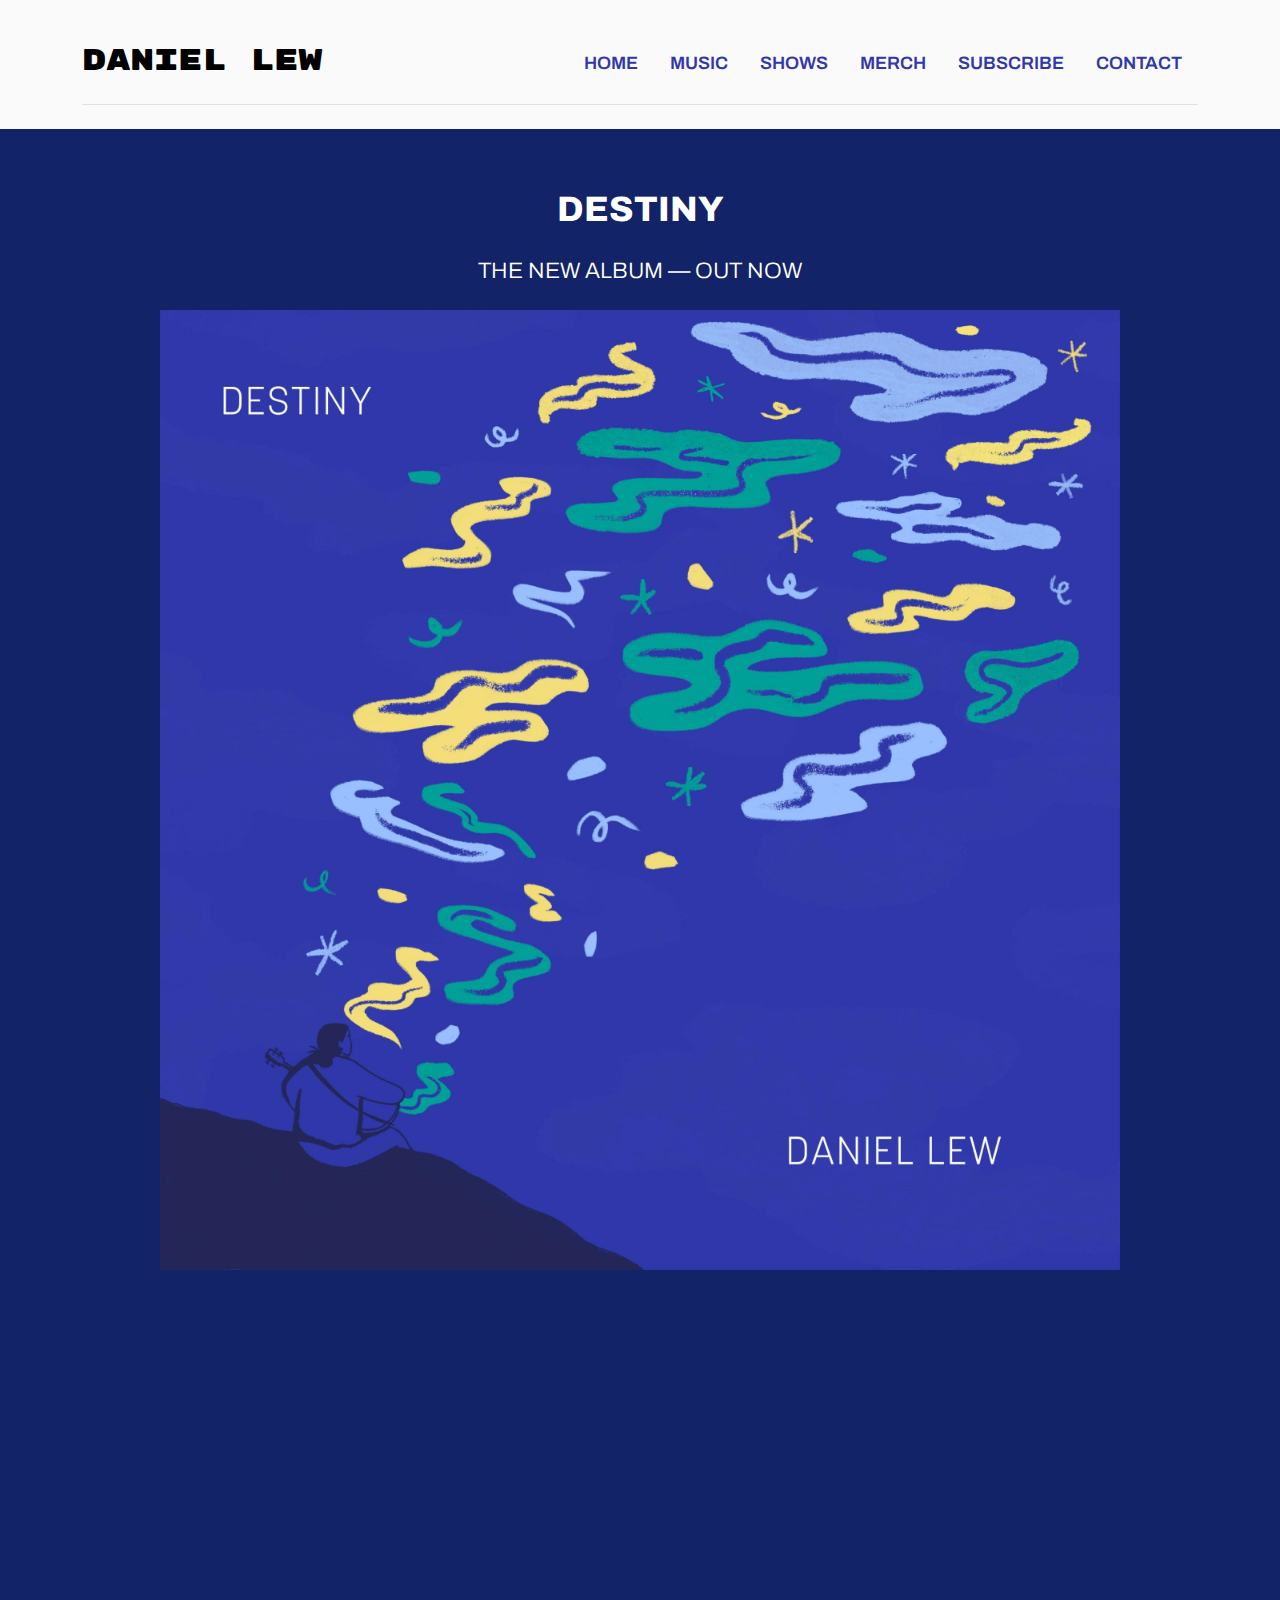
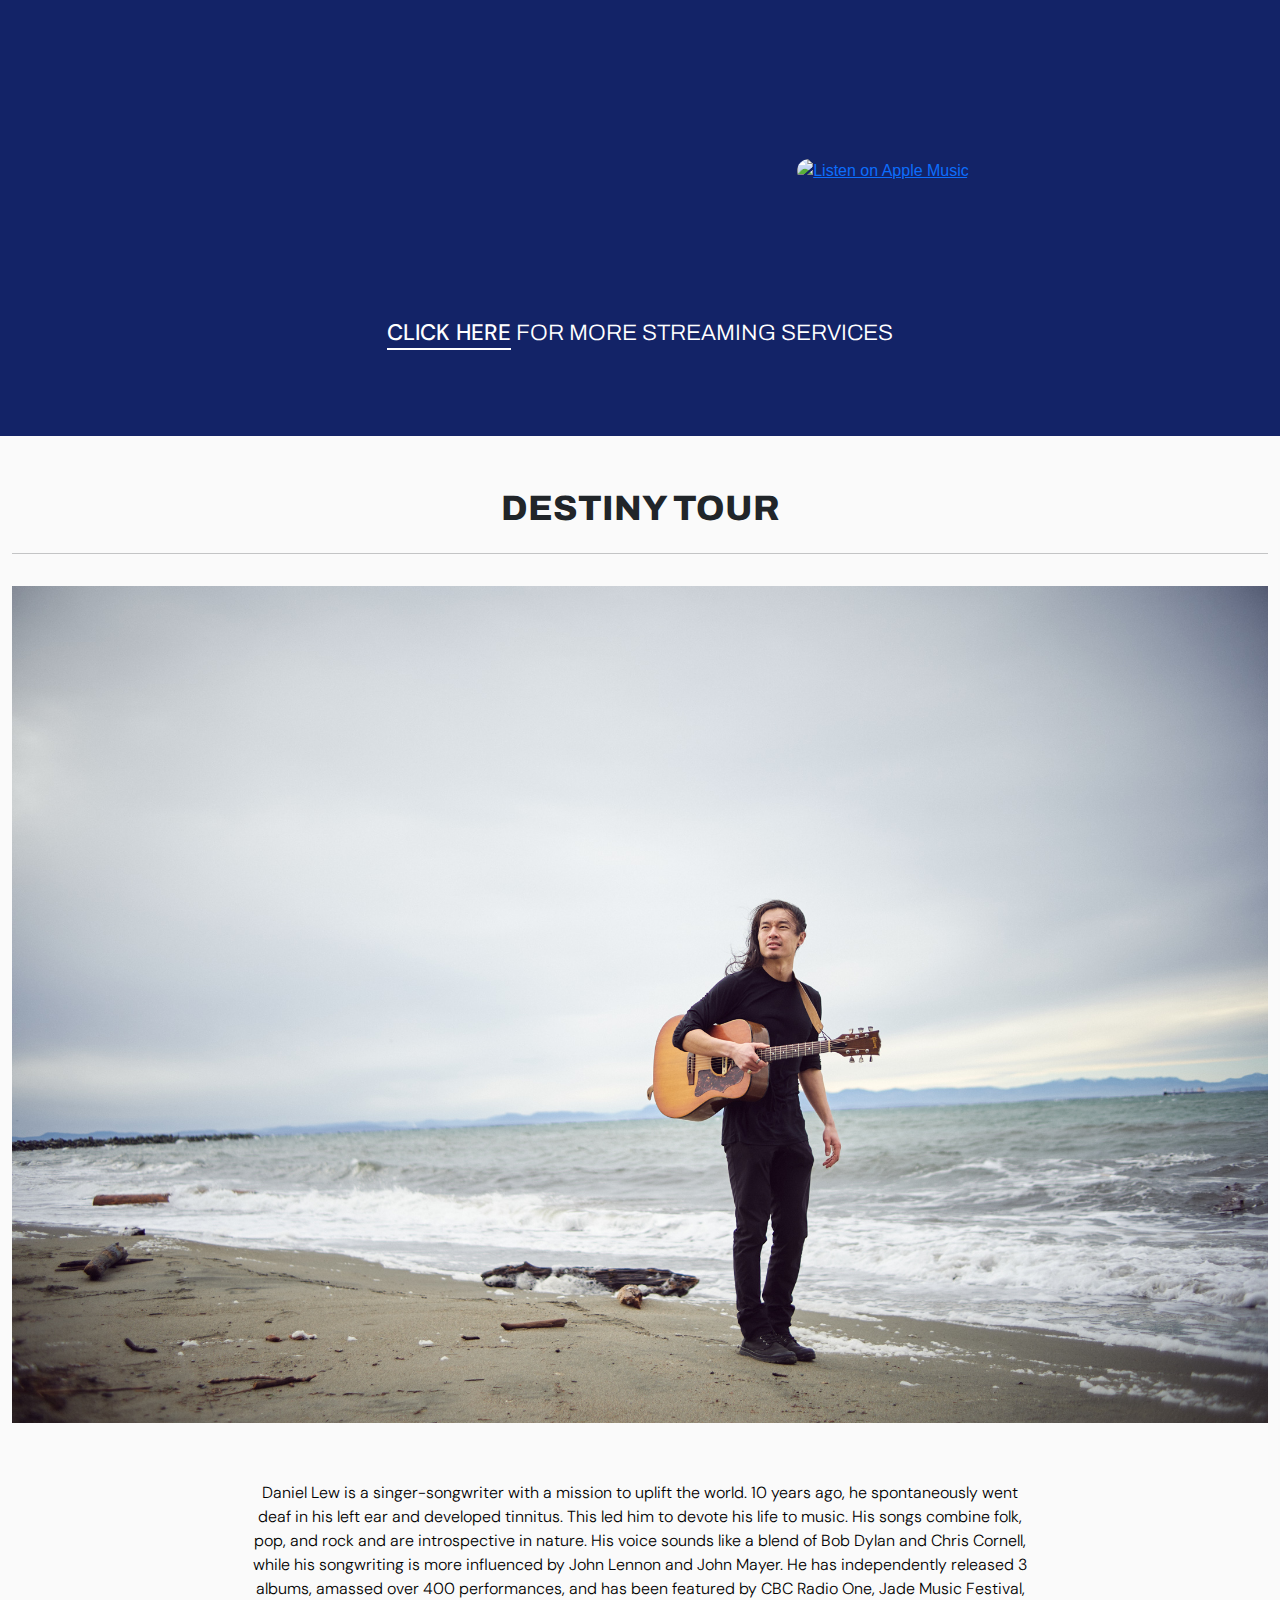
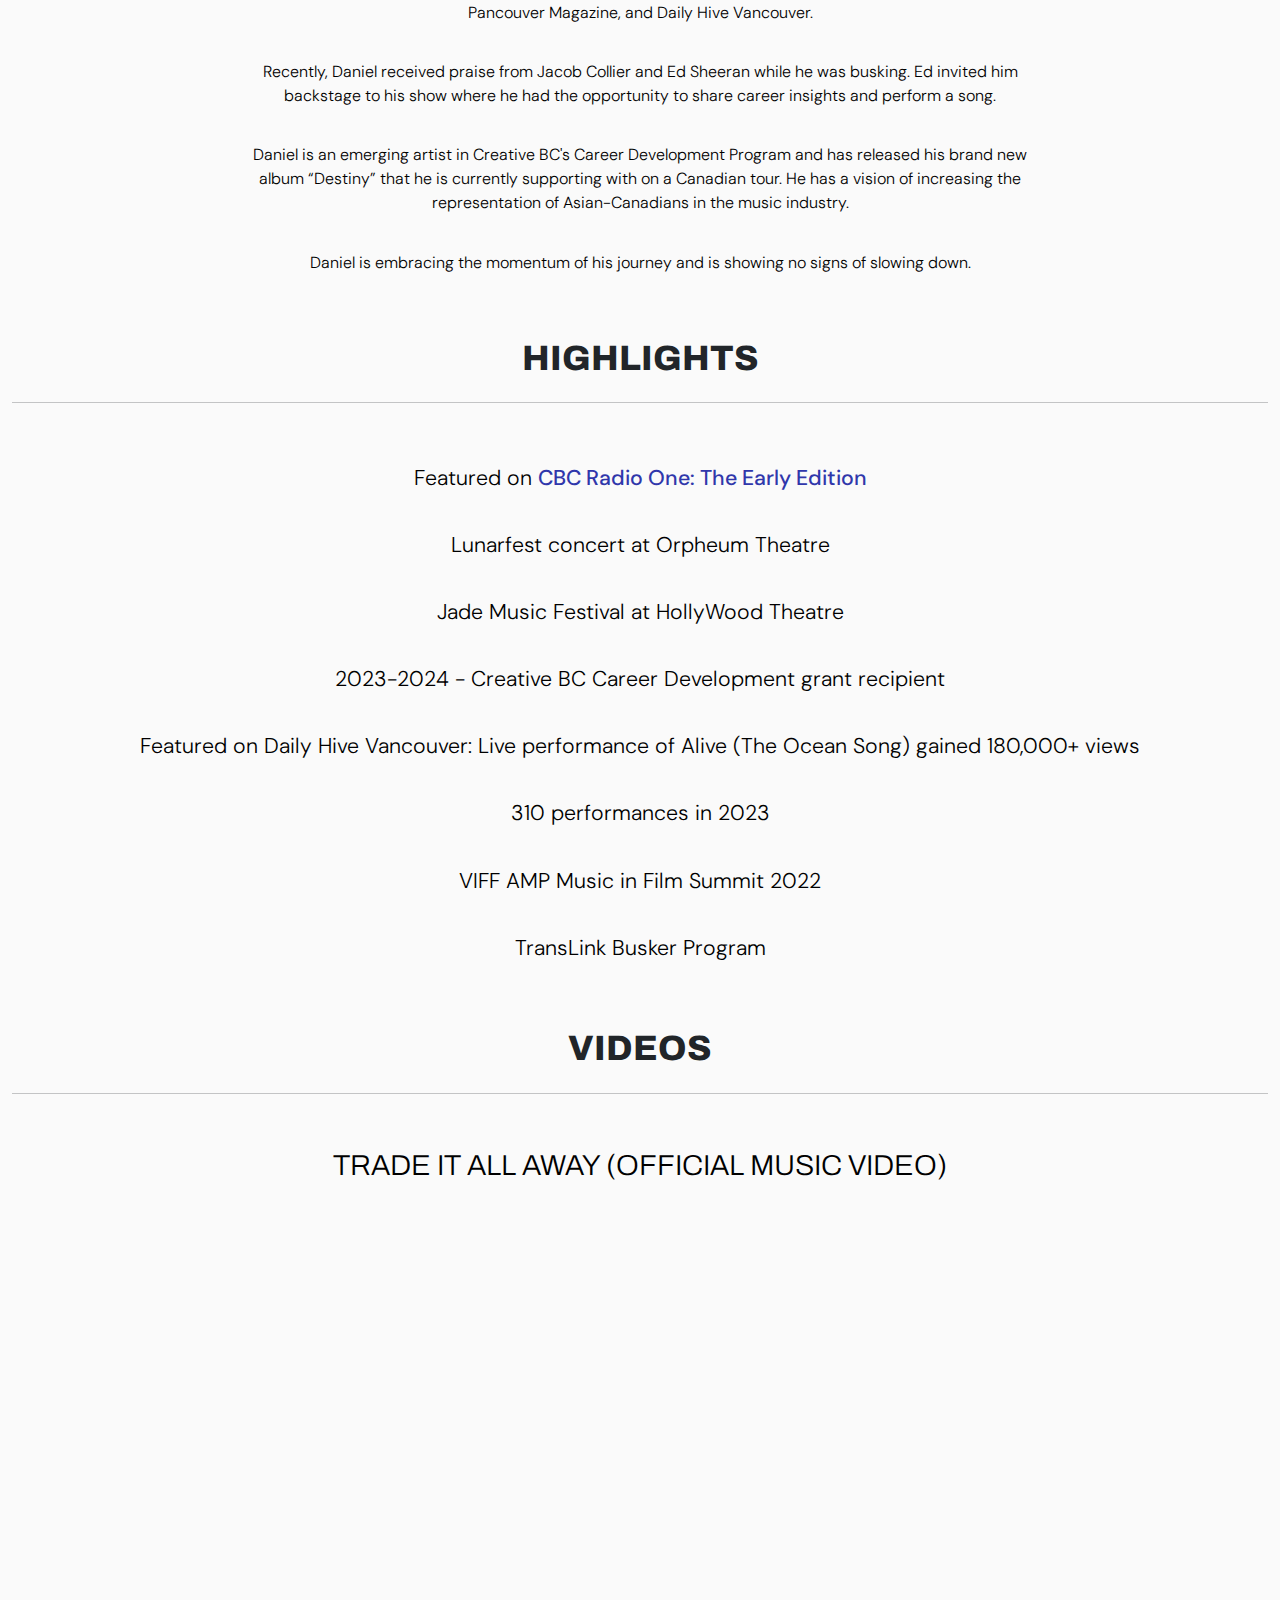
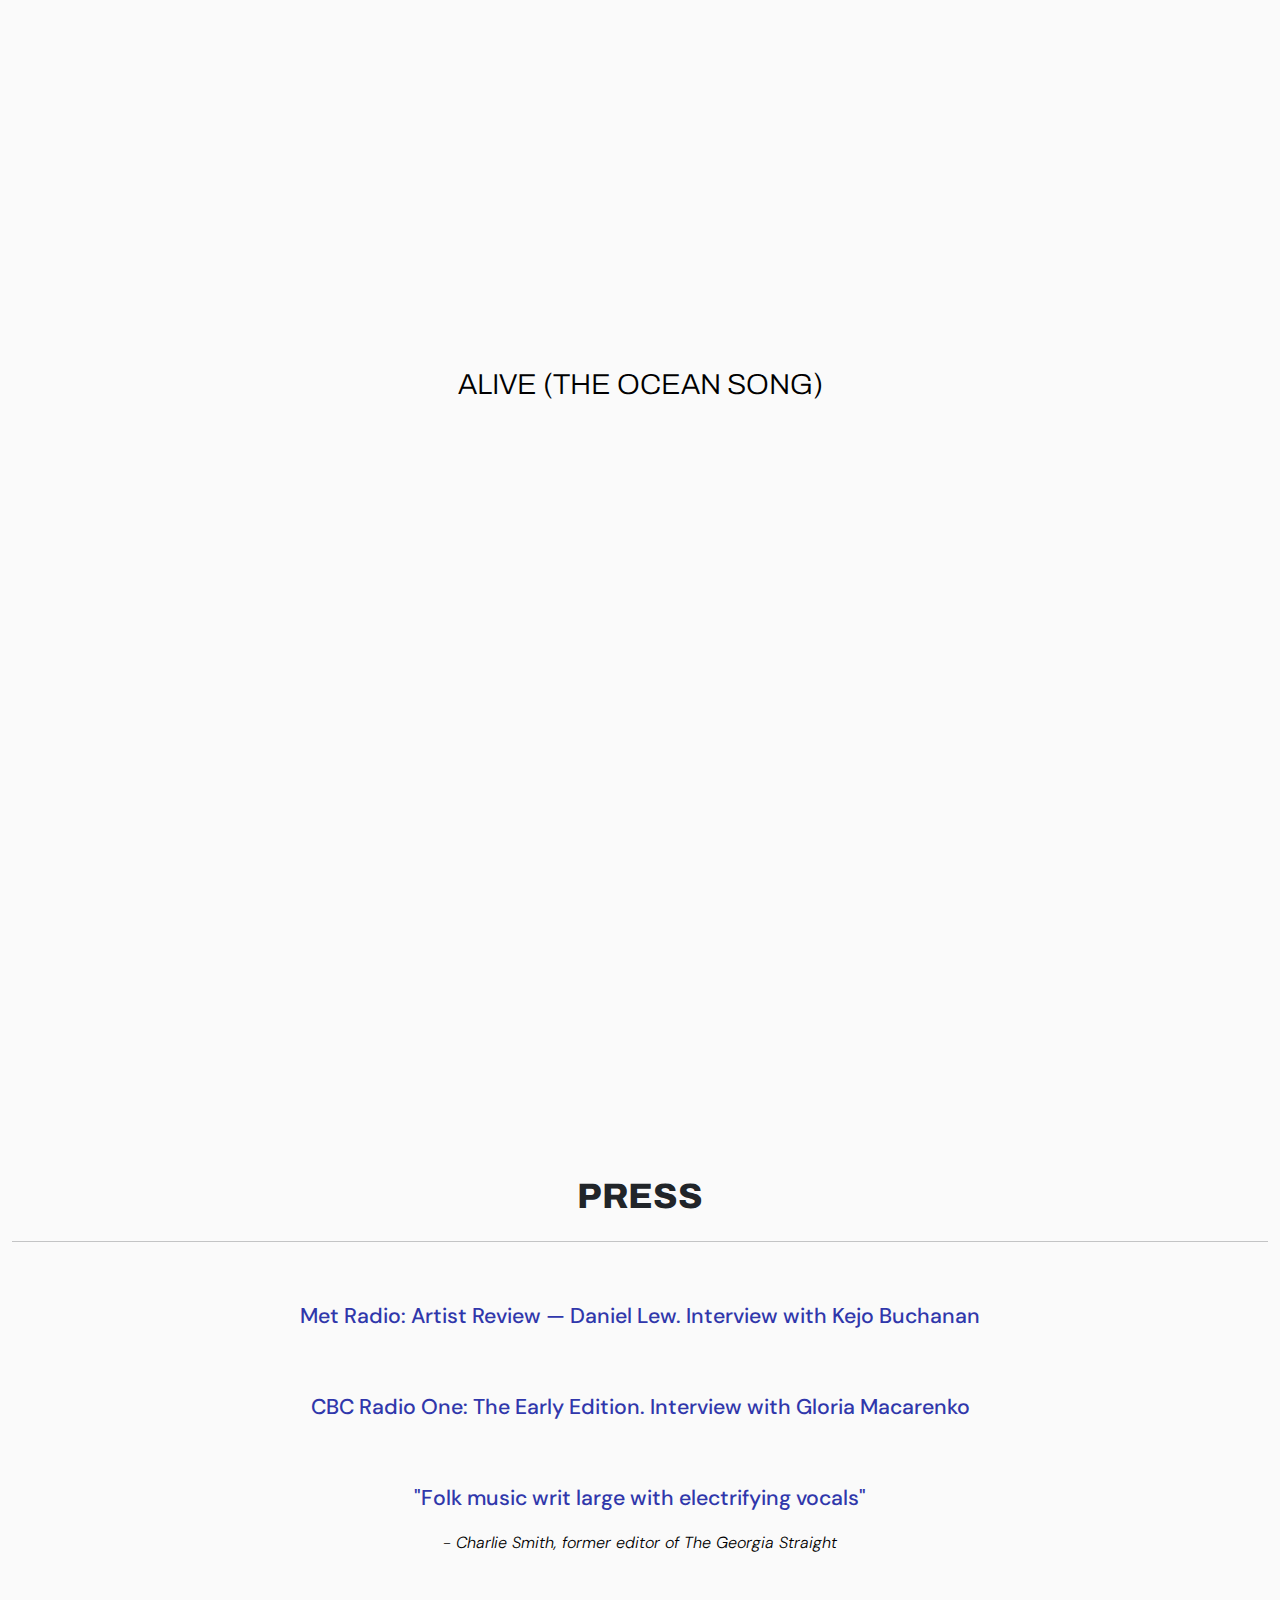
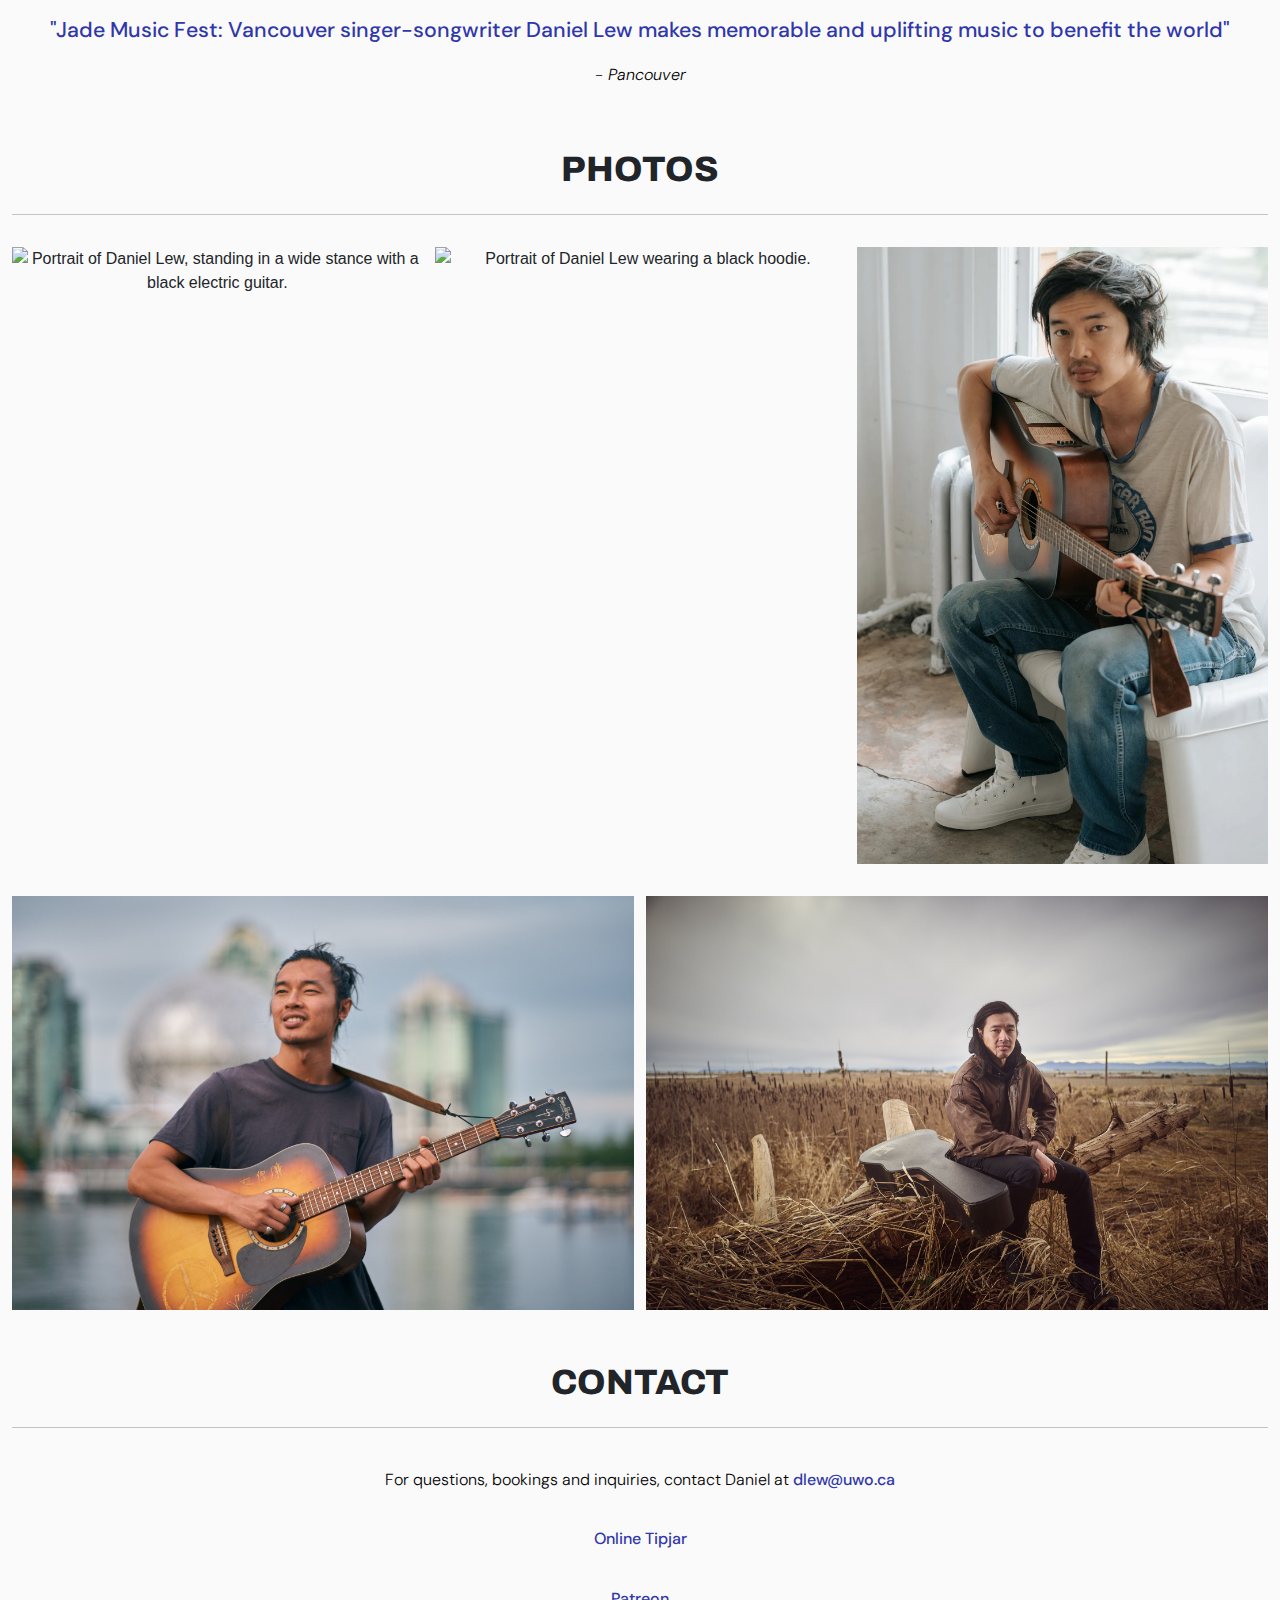
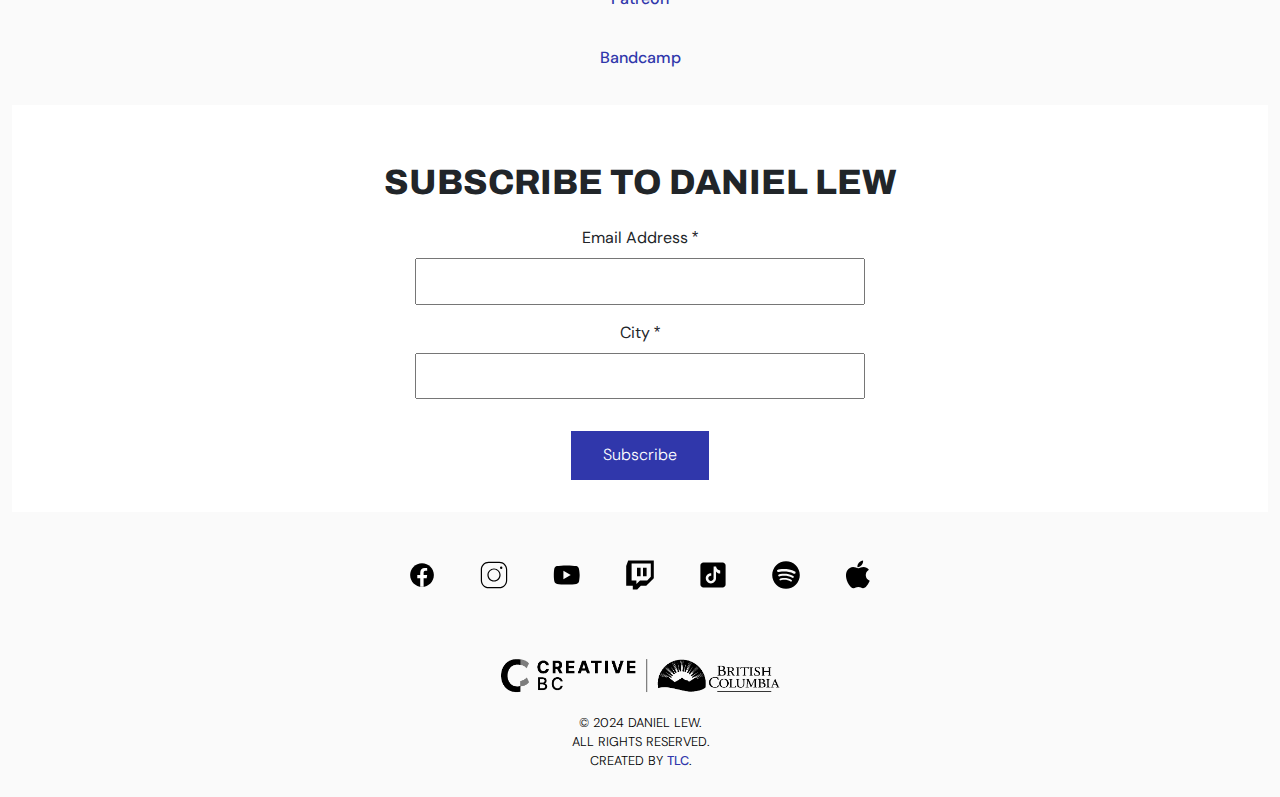
==== commit 4c916601: "add online tipjar" ====
--- a/index.html
+++ b/index.html
@@ -286,9 +286,10 @@
             <h2 class="upper-space">Contact</h2>
             <hr>
             <br>
-            <p class="under-space">For questions, bookings and inquiries, contact Daniel at <a href="mailto:dlew@uwo.ca">dlew@uwo.ca</a></p>
-            <p class="under-space bold">Patreon: <a href="https://www.patreon.com/dlew" target="_blank">patreon.com/dlew</a></p>
-            <p class="under-space bold">Bandcamp: <a href="https://dlew.bandcamp.com" target="_blank">dlew.bandcamp.com</a></p>
+            <p class="under-space">For questions, bookings and inquiries, contact Daniel at <a href="mailto:dlew@uwo.ca">dlew@uwo.ca</a></p>           
+            <p class="under-space bold"><a href="https://www.busk.co/23891/tip" target="_blank">Online Tipjar</a></p>
+            <p class="under-space bold"><a href="https://www.patreon.com/dlew" target="_blank">Patreon</a></p>
+            <p class="under-space bold"><a href="https://dlew.bandcamp.com" target="_blank">Bandcamp</a></p>
         </div>
     </section>
 
--- a/css/main.css
+++ b/css/main.css
@@ -131,7 +131,11 @@
 
 .grid-socials a:hover,
 .grid-socials a:focus {
-    filter: invert(19%) sepia(97%) saturate(1189%) hue-rotate(360deg) brightness(99%) contrast(106%);
+    /* Surrender */
+    /* filter: invert(19%) sepia(97%) saturate(1189%) hue-rotate(360deg) brightness(99%) contrast(106%); */
+
+    /* Destiny */
+    filter: invert(23%) sepia(78%) saturate(6343%) hue-rotate(219deg) brightness(105%) contrast(102%);
     transition: all 0.4s ease-in-out;
 }
 
@@ -371,6 +375,10 @@
     margin: 0 0 2em 0;
 }
 
+.album .subheading {
+    font-size: 1.4rem;
+}
+
 .options {
     color: white;
     padding: 3em 0 0 0;
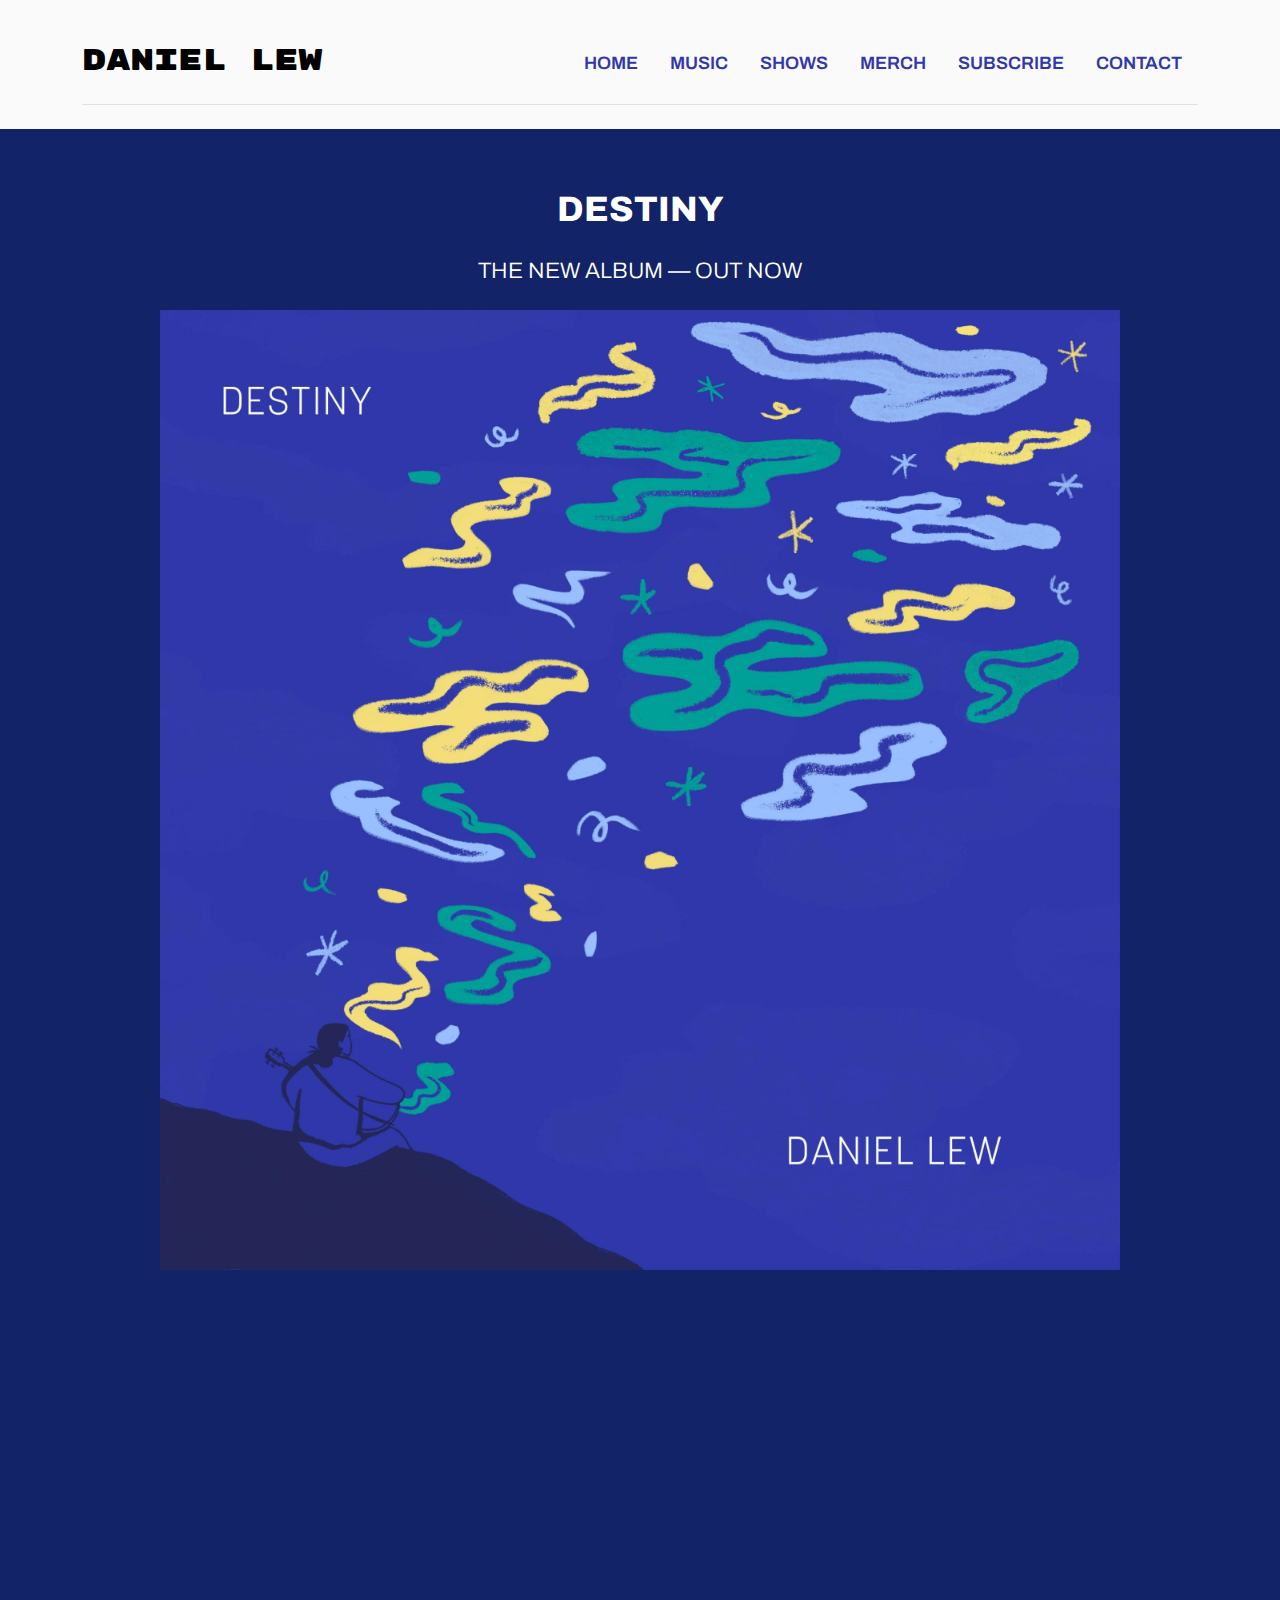
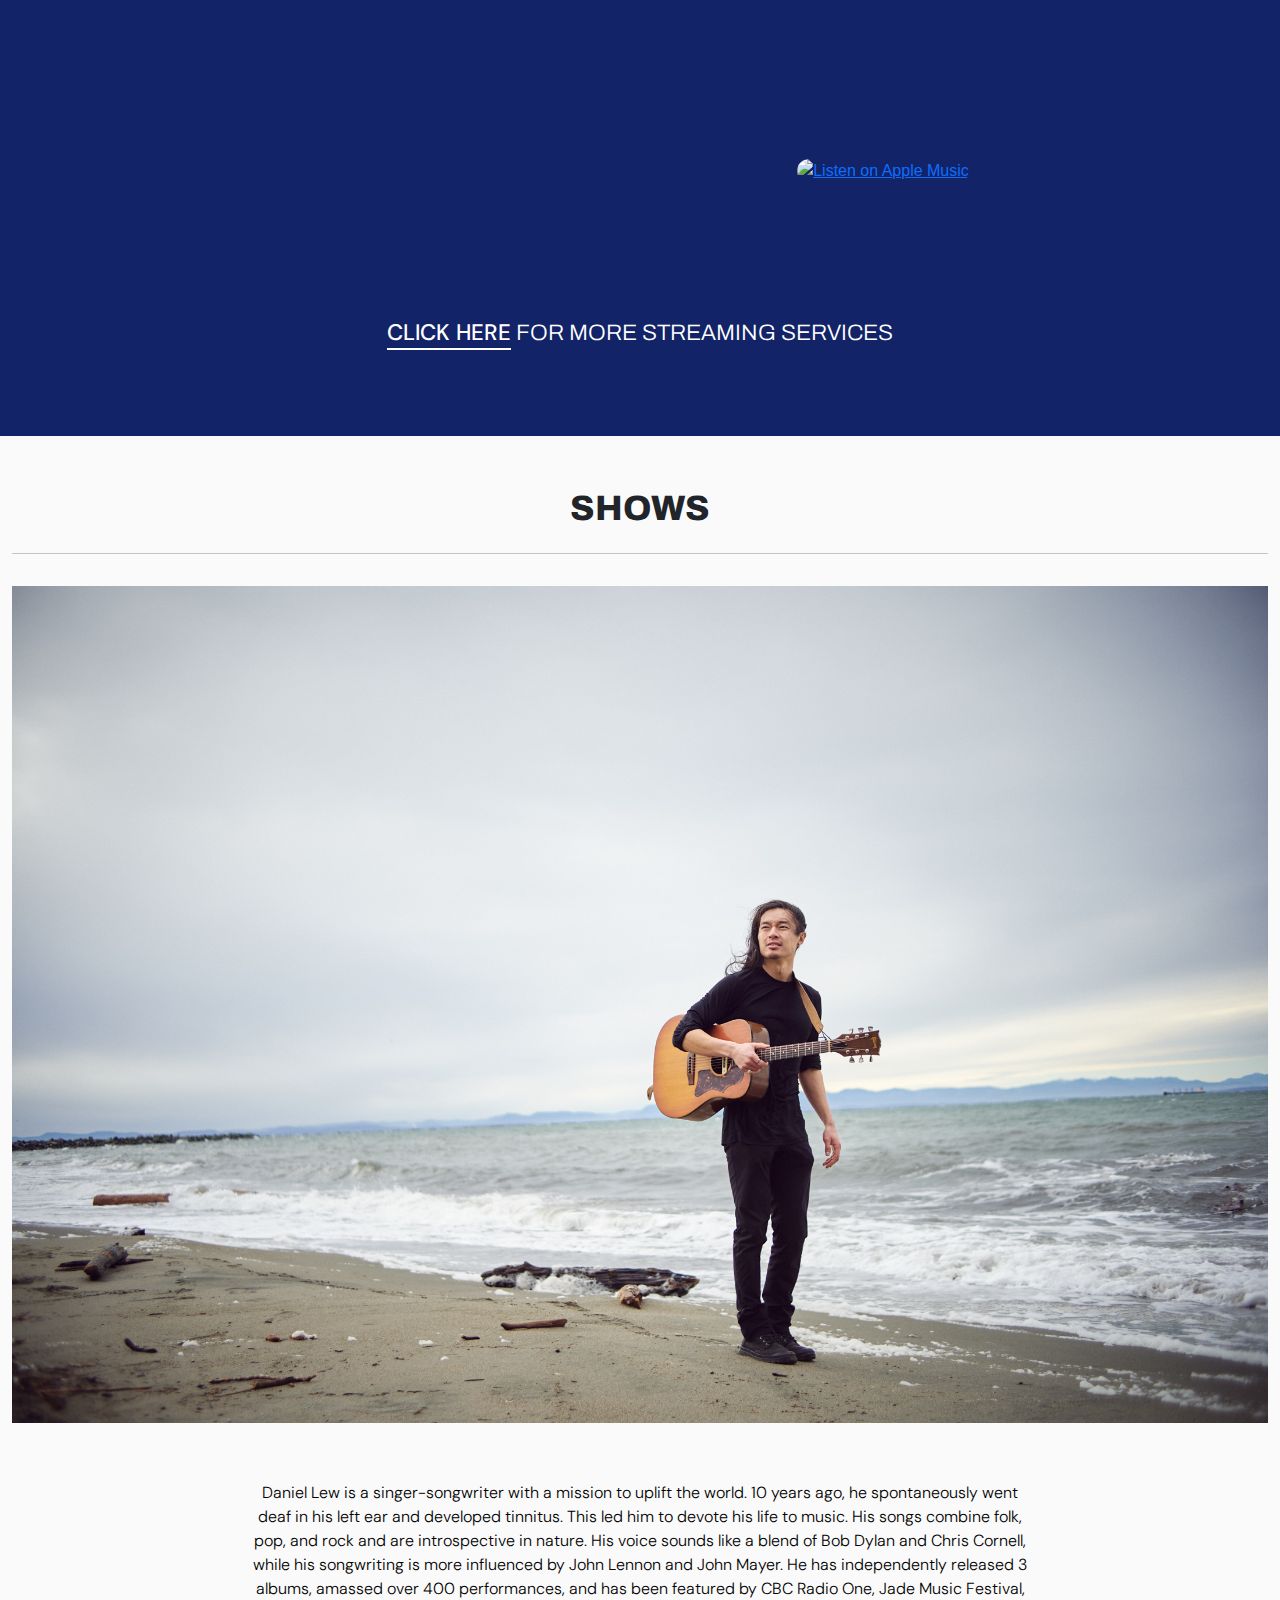
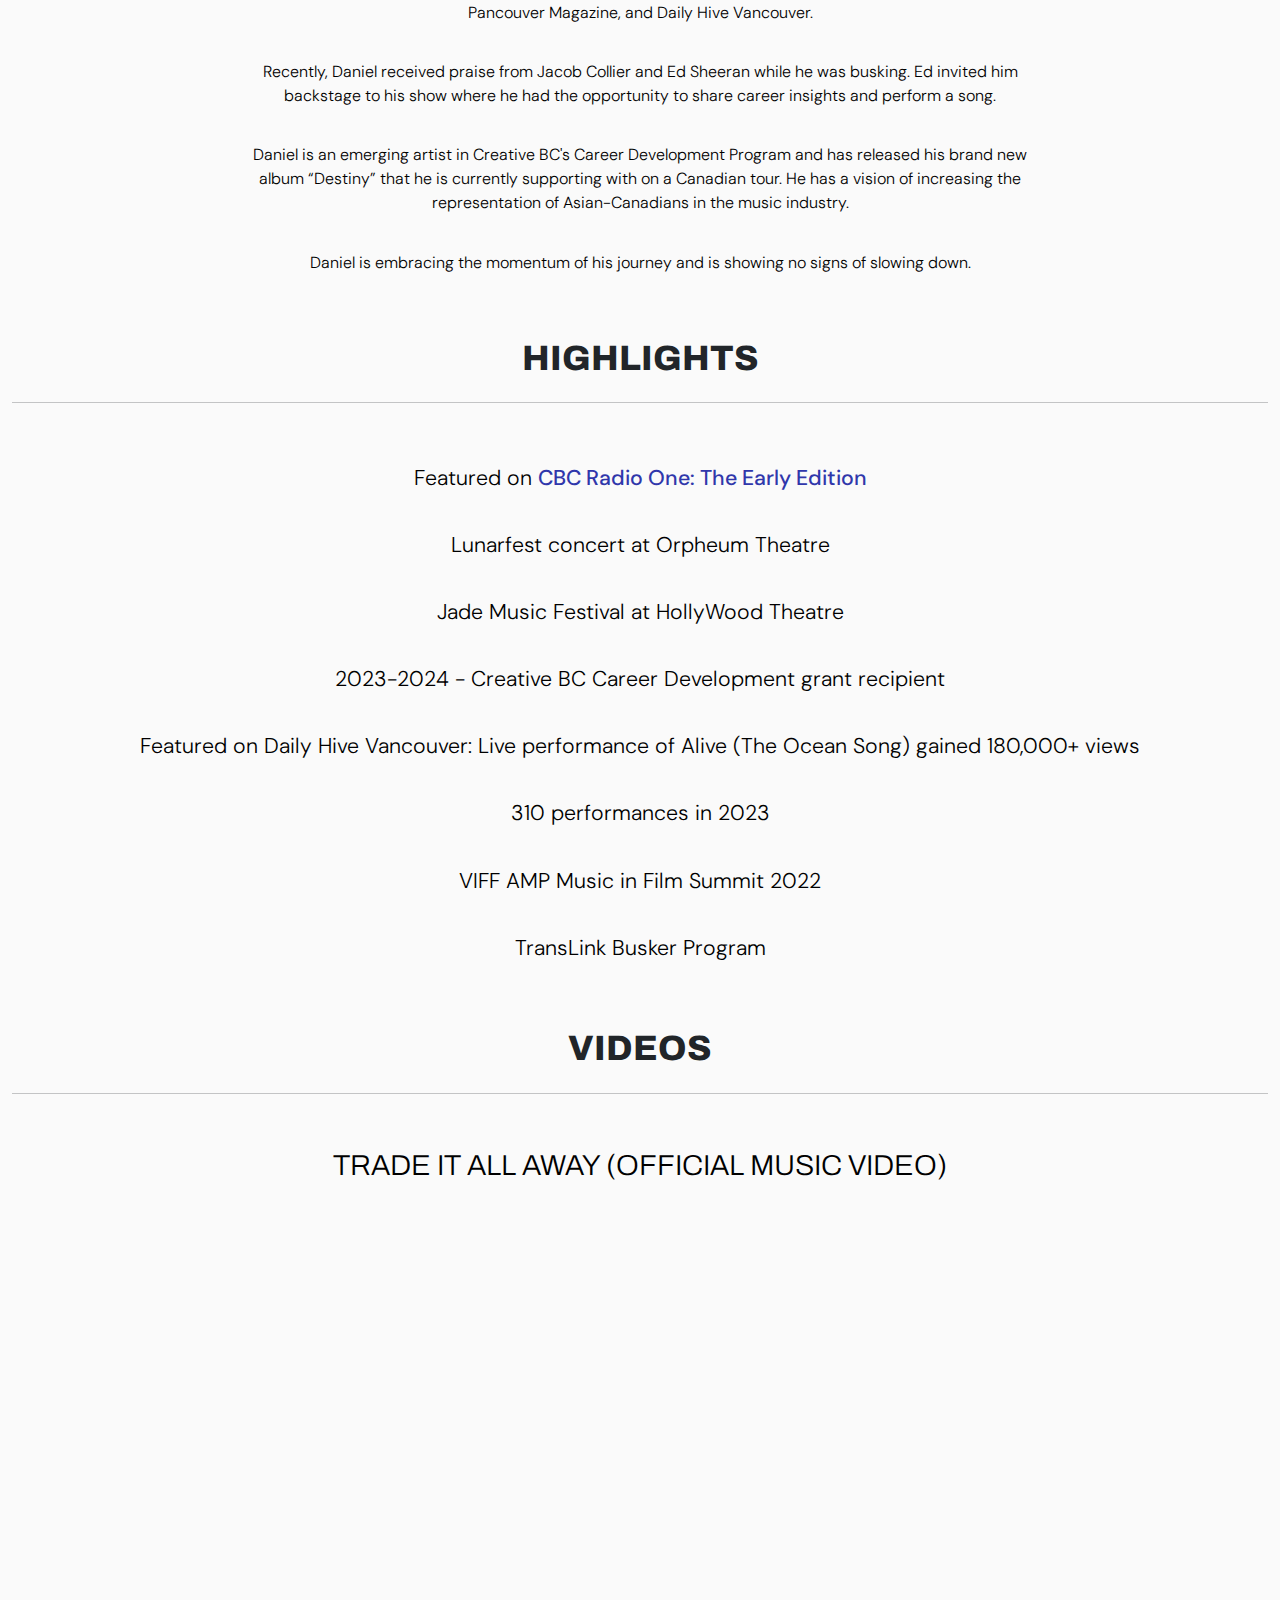
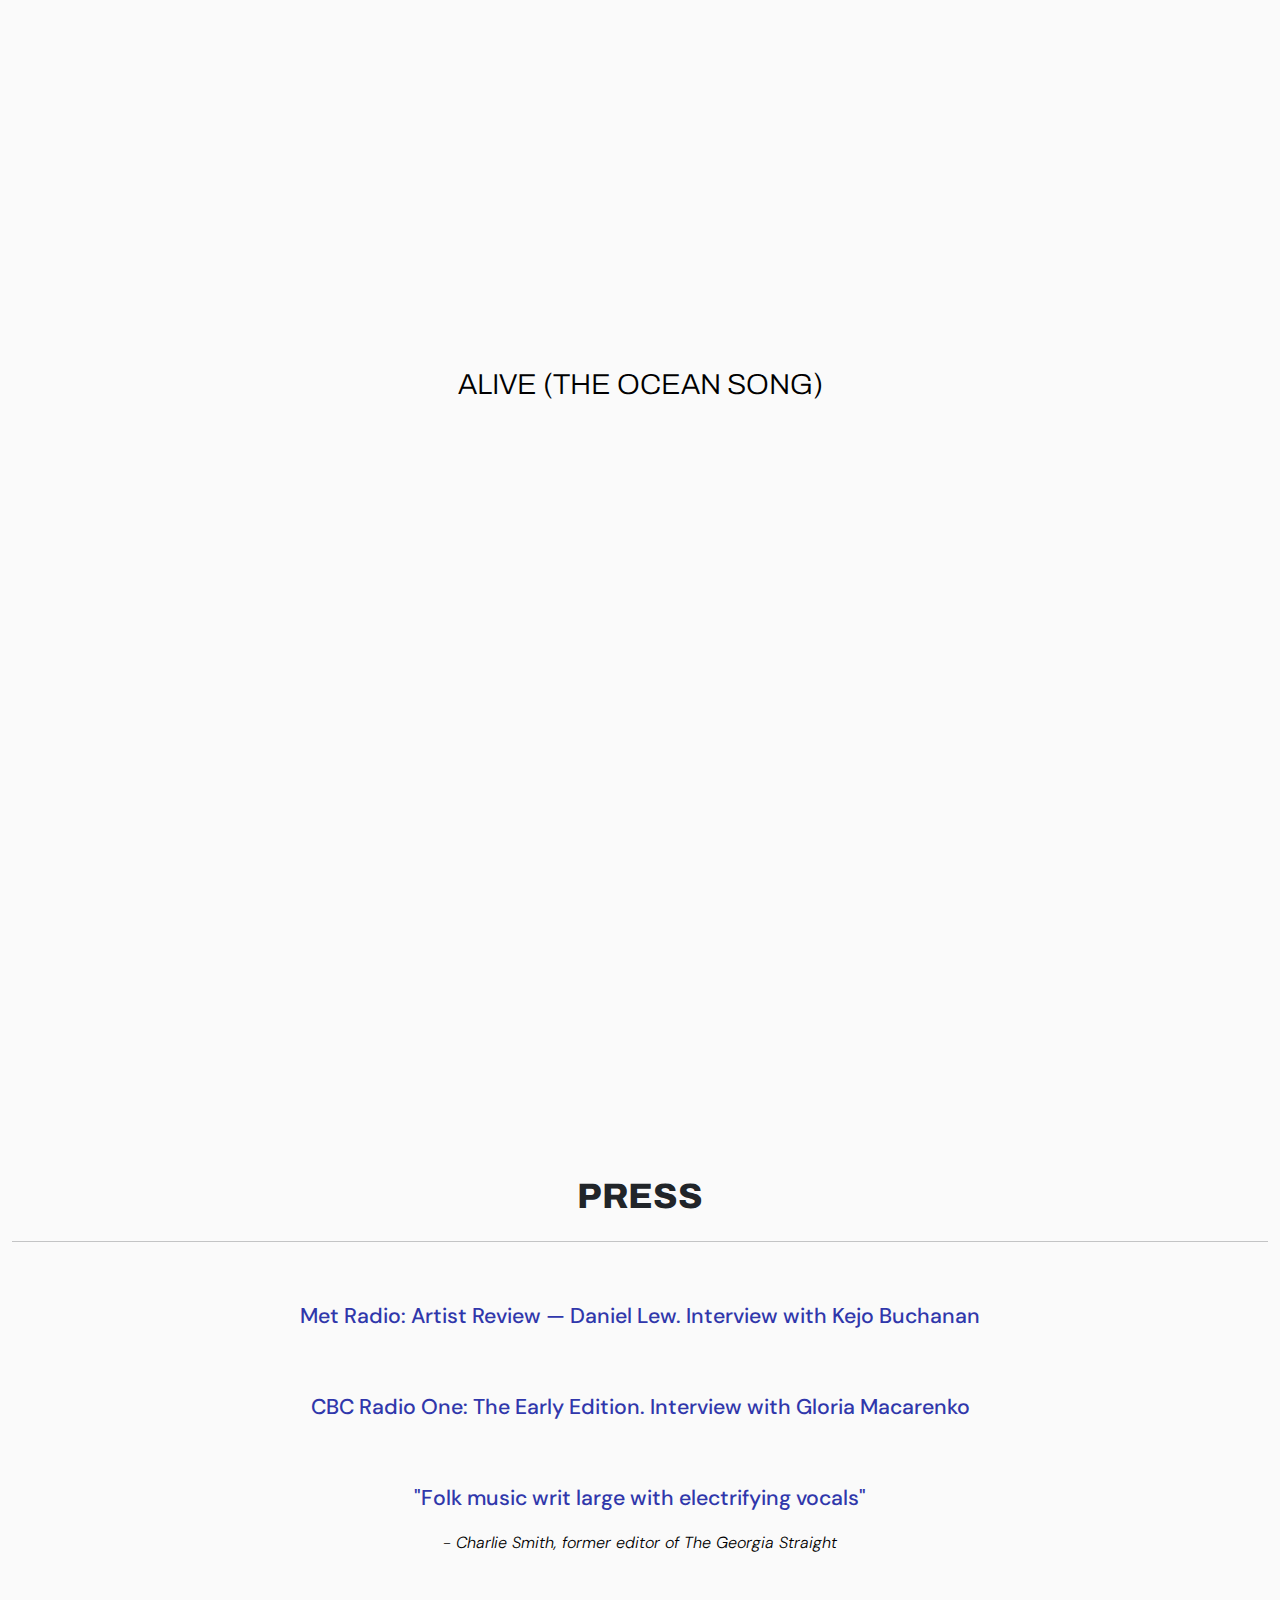
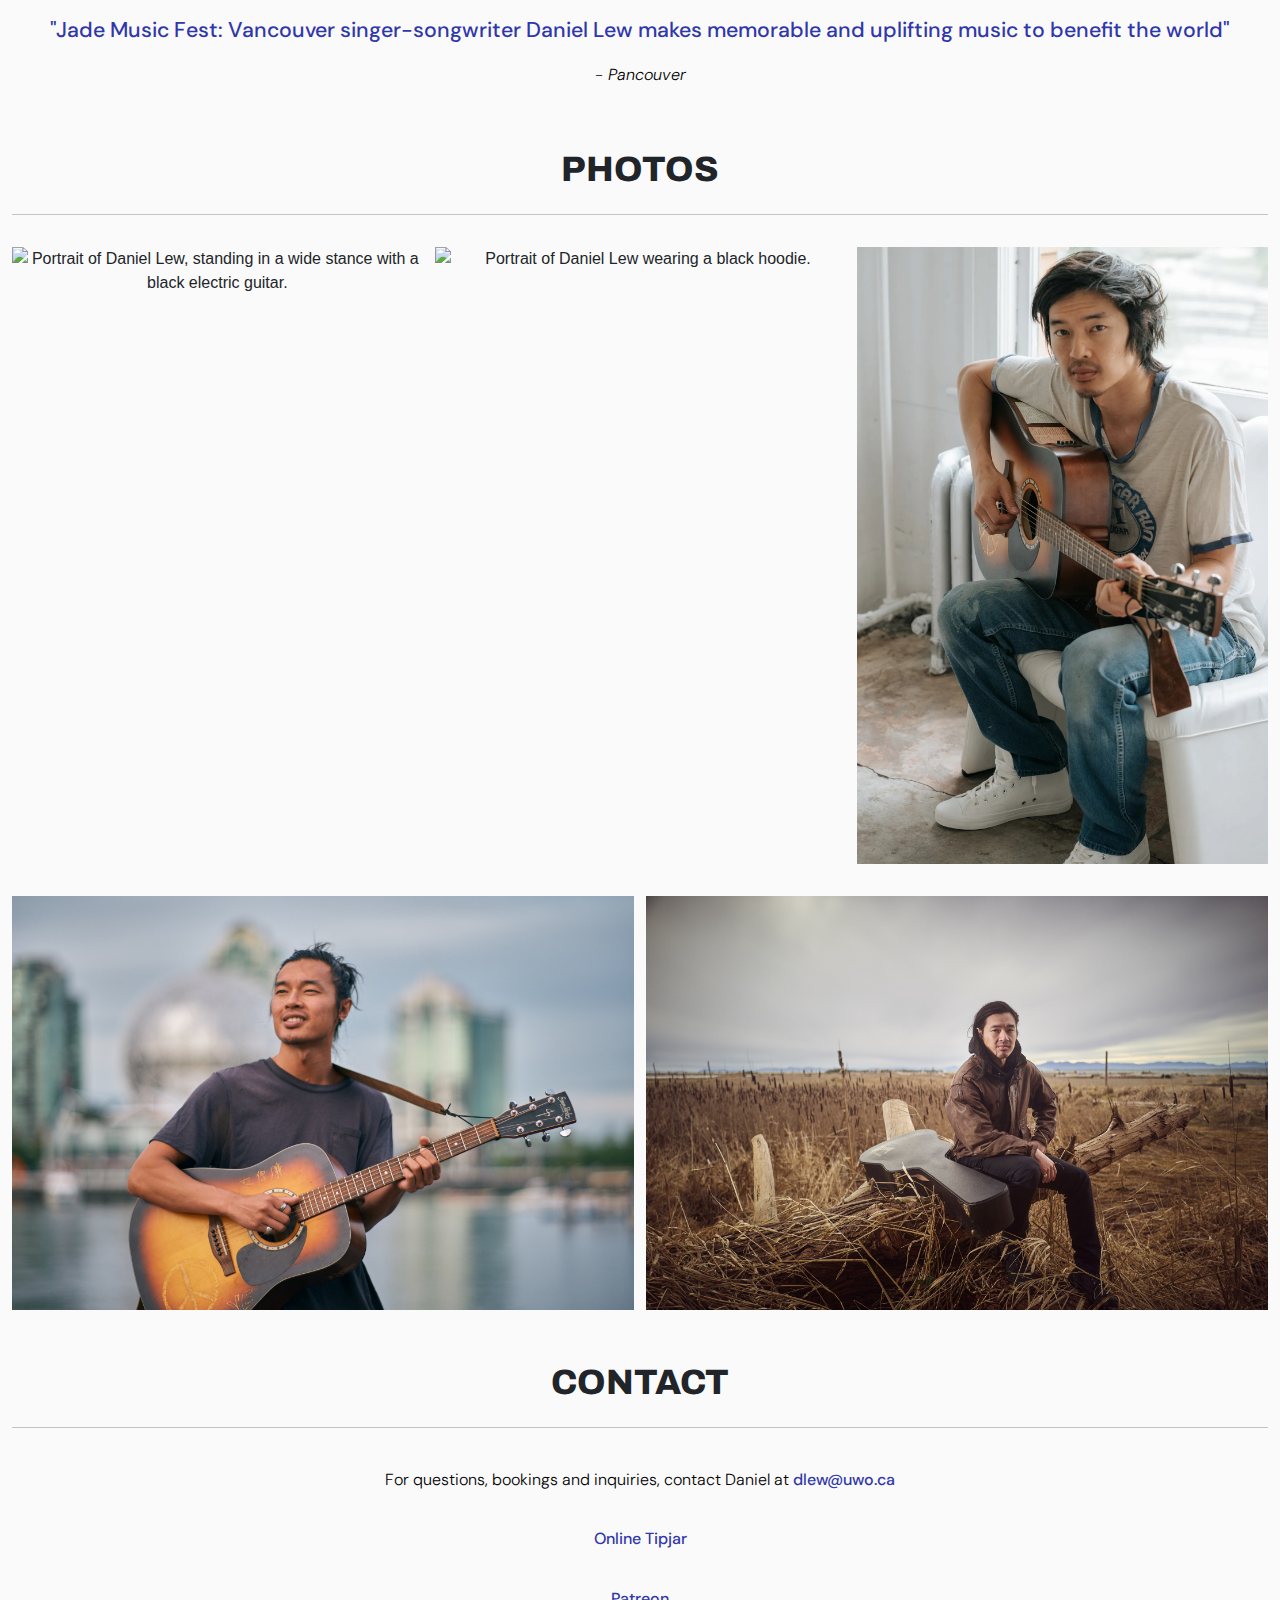
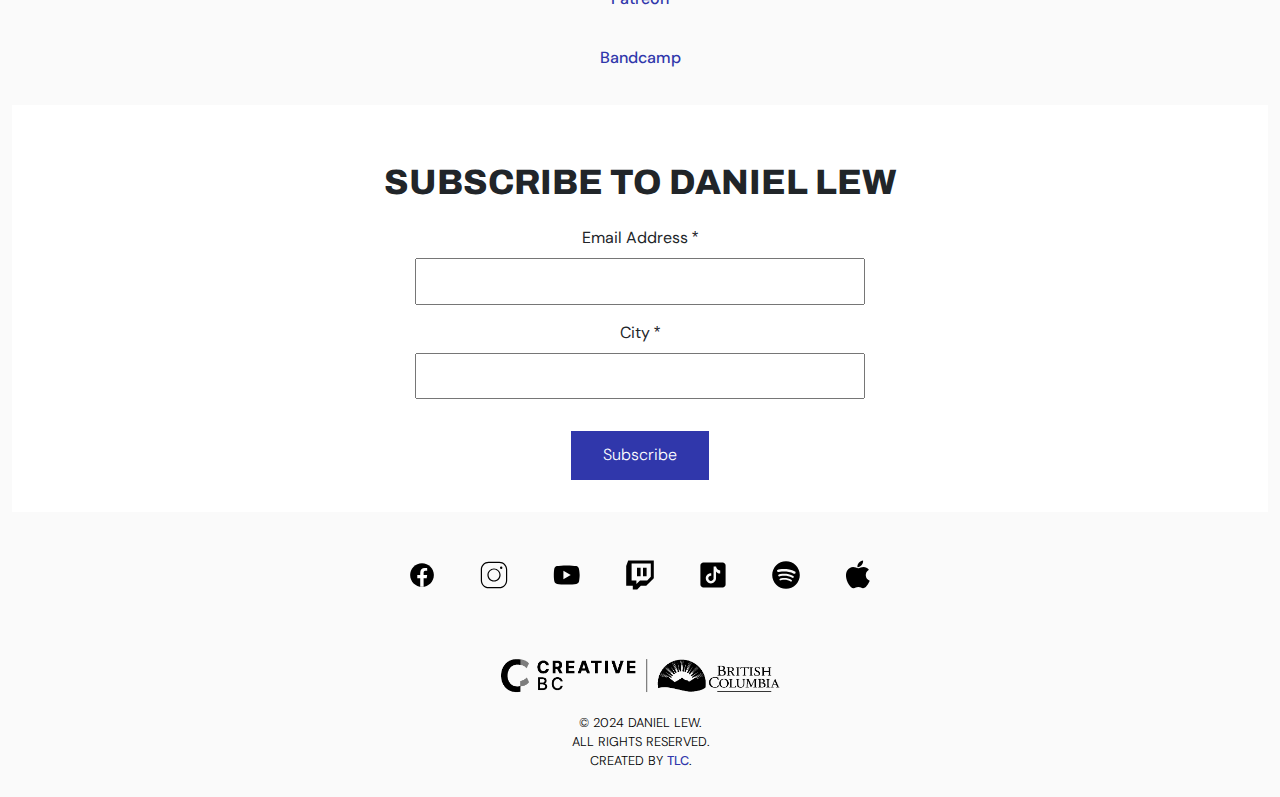
==== commit fade6229: "shows title update" ====
--- a/index.html
+++ b/index.html
@@ -86,7 +86,7 @@
 
     <section>
         <div class="content-container">
-            <h2 class="upper-space">Destiny Tour</h2>
+            <h2 class="upper-space">Shows</h2>
             <hr class="margin">
             <a class="bit-widget-initializer"
              
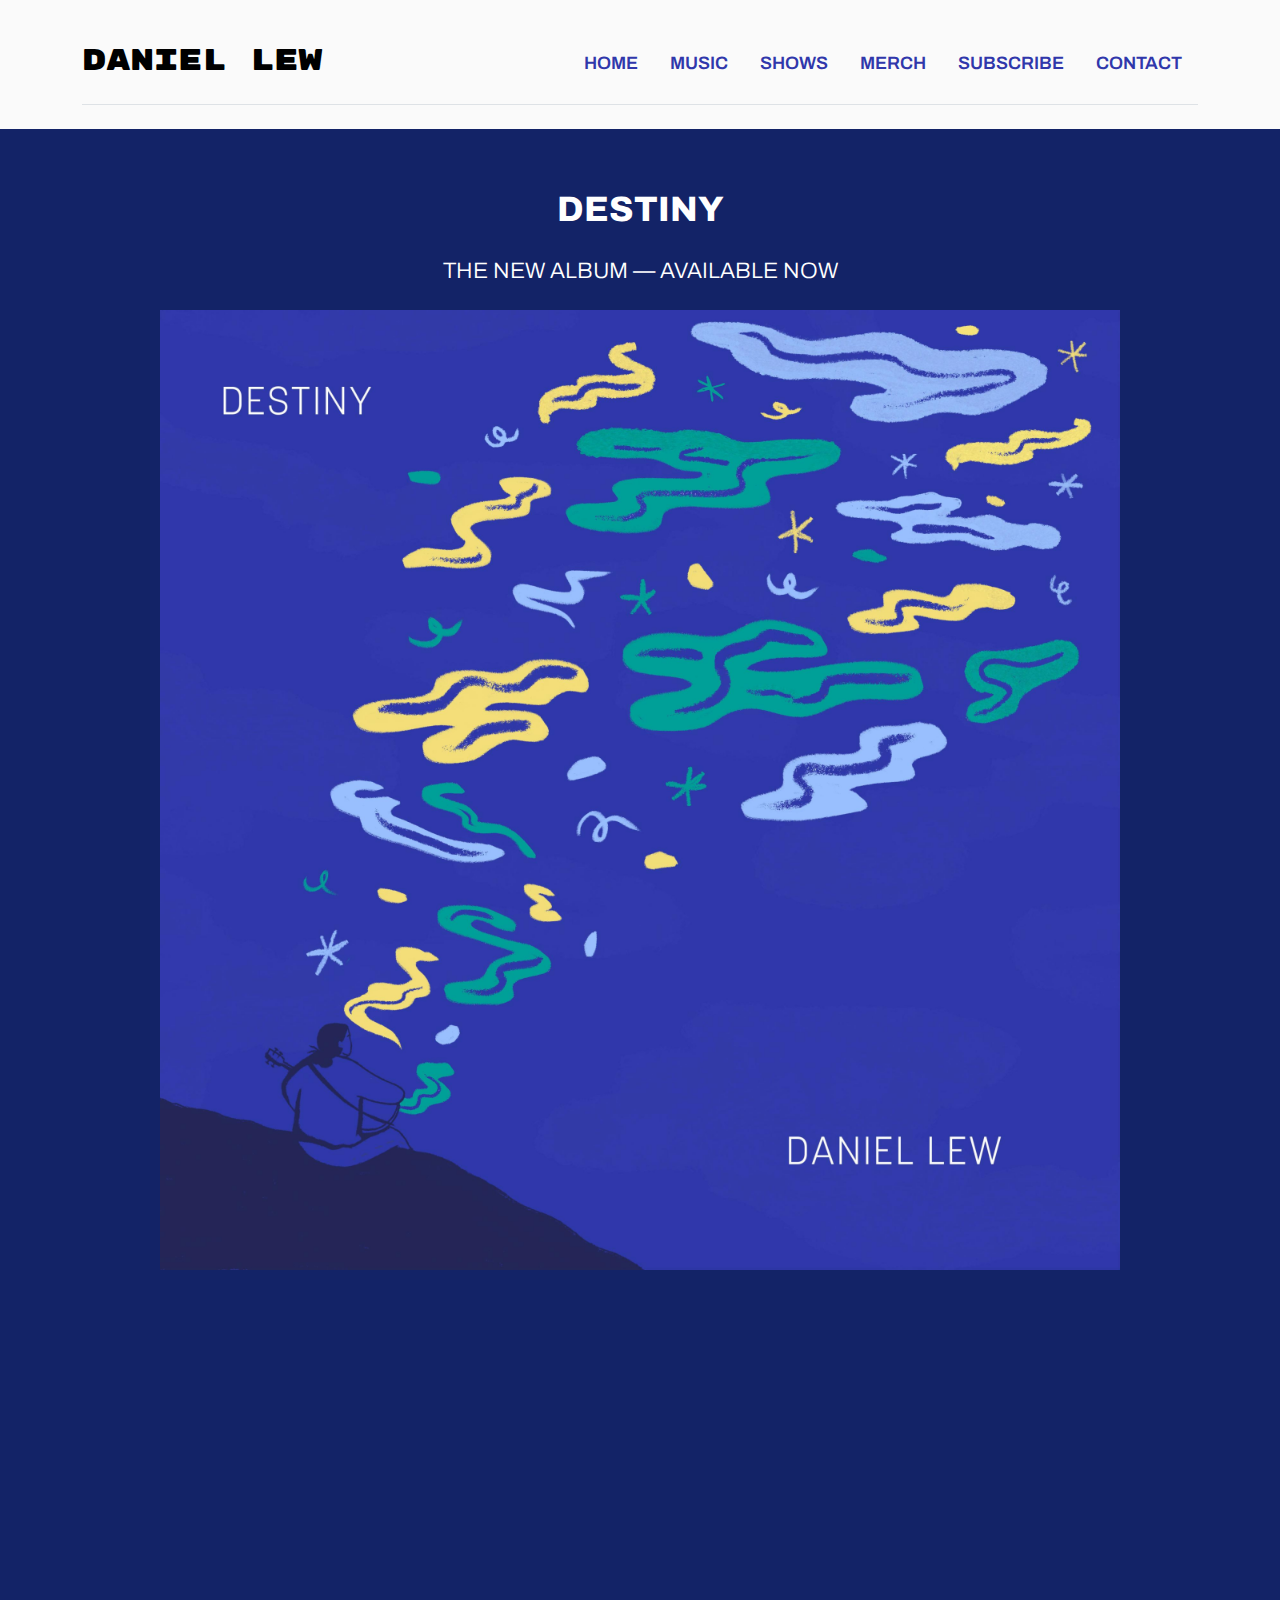
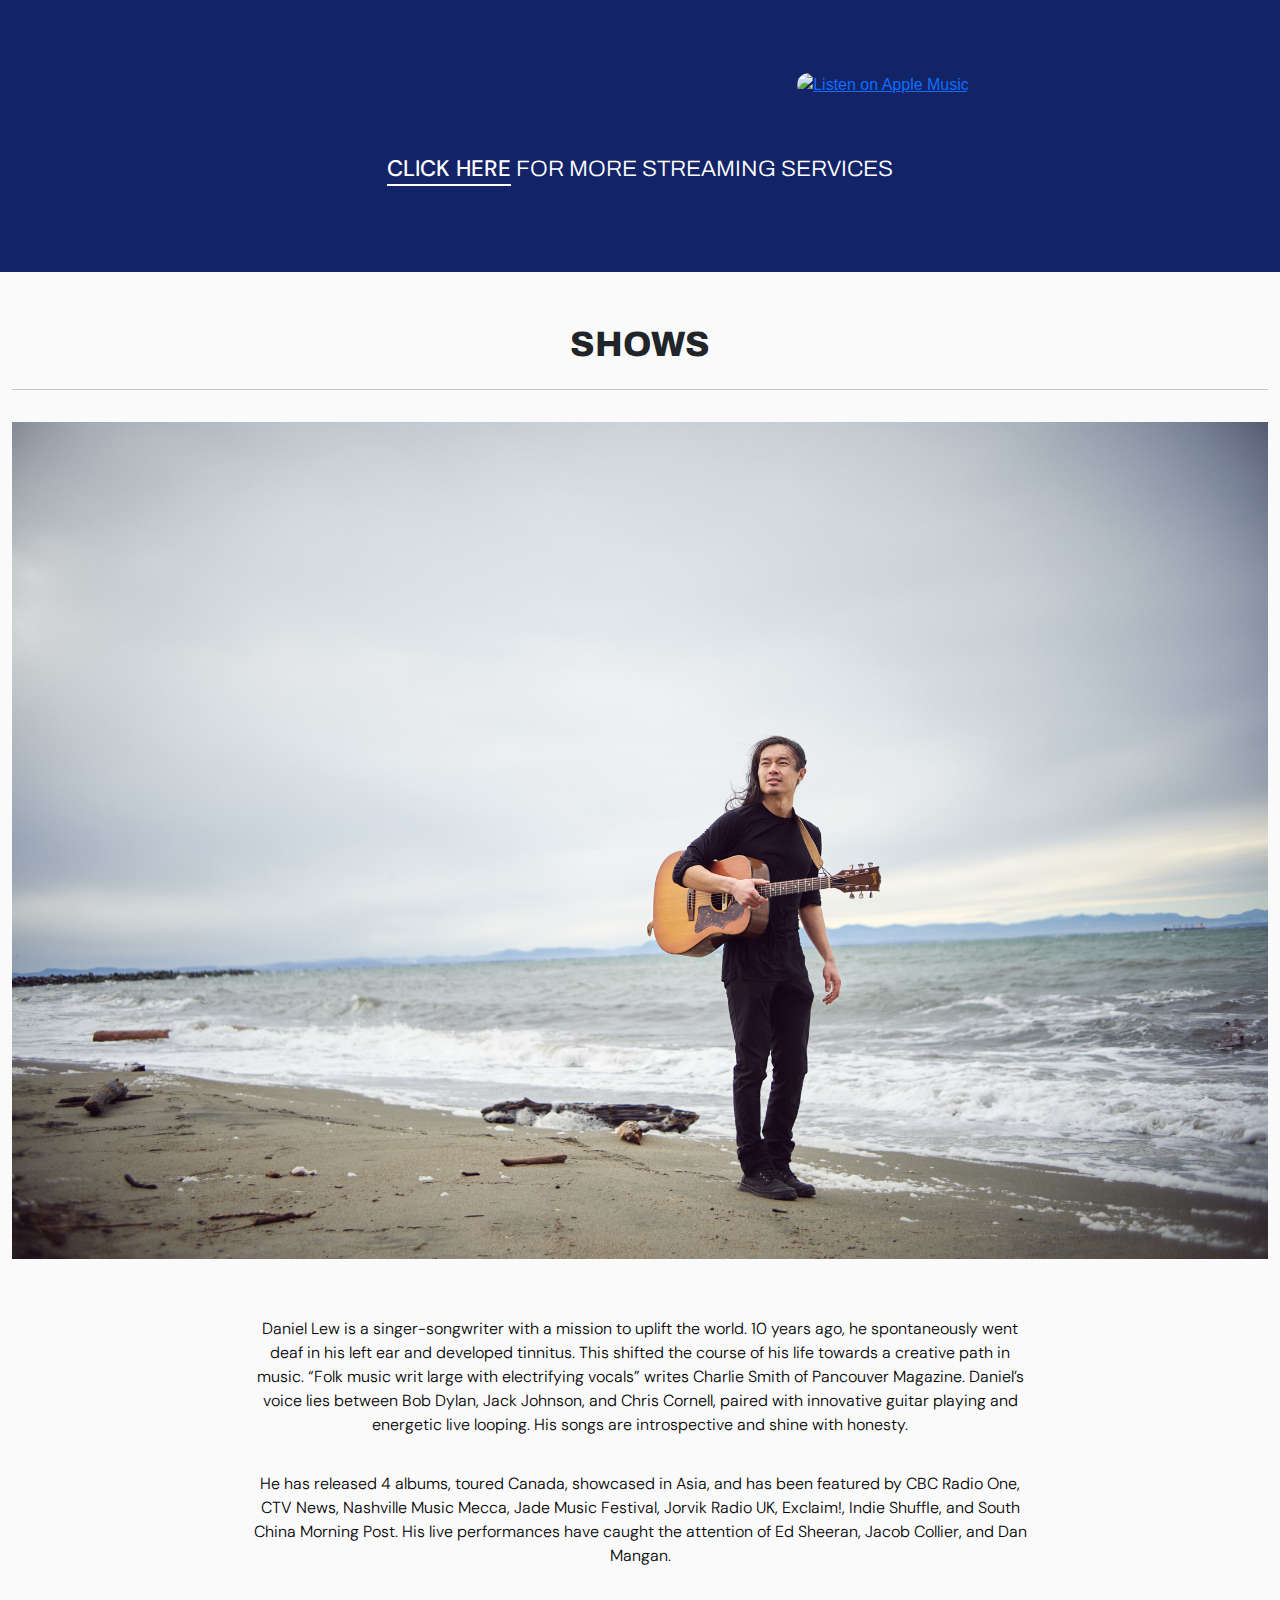
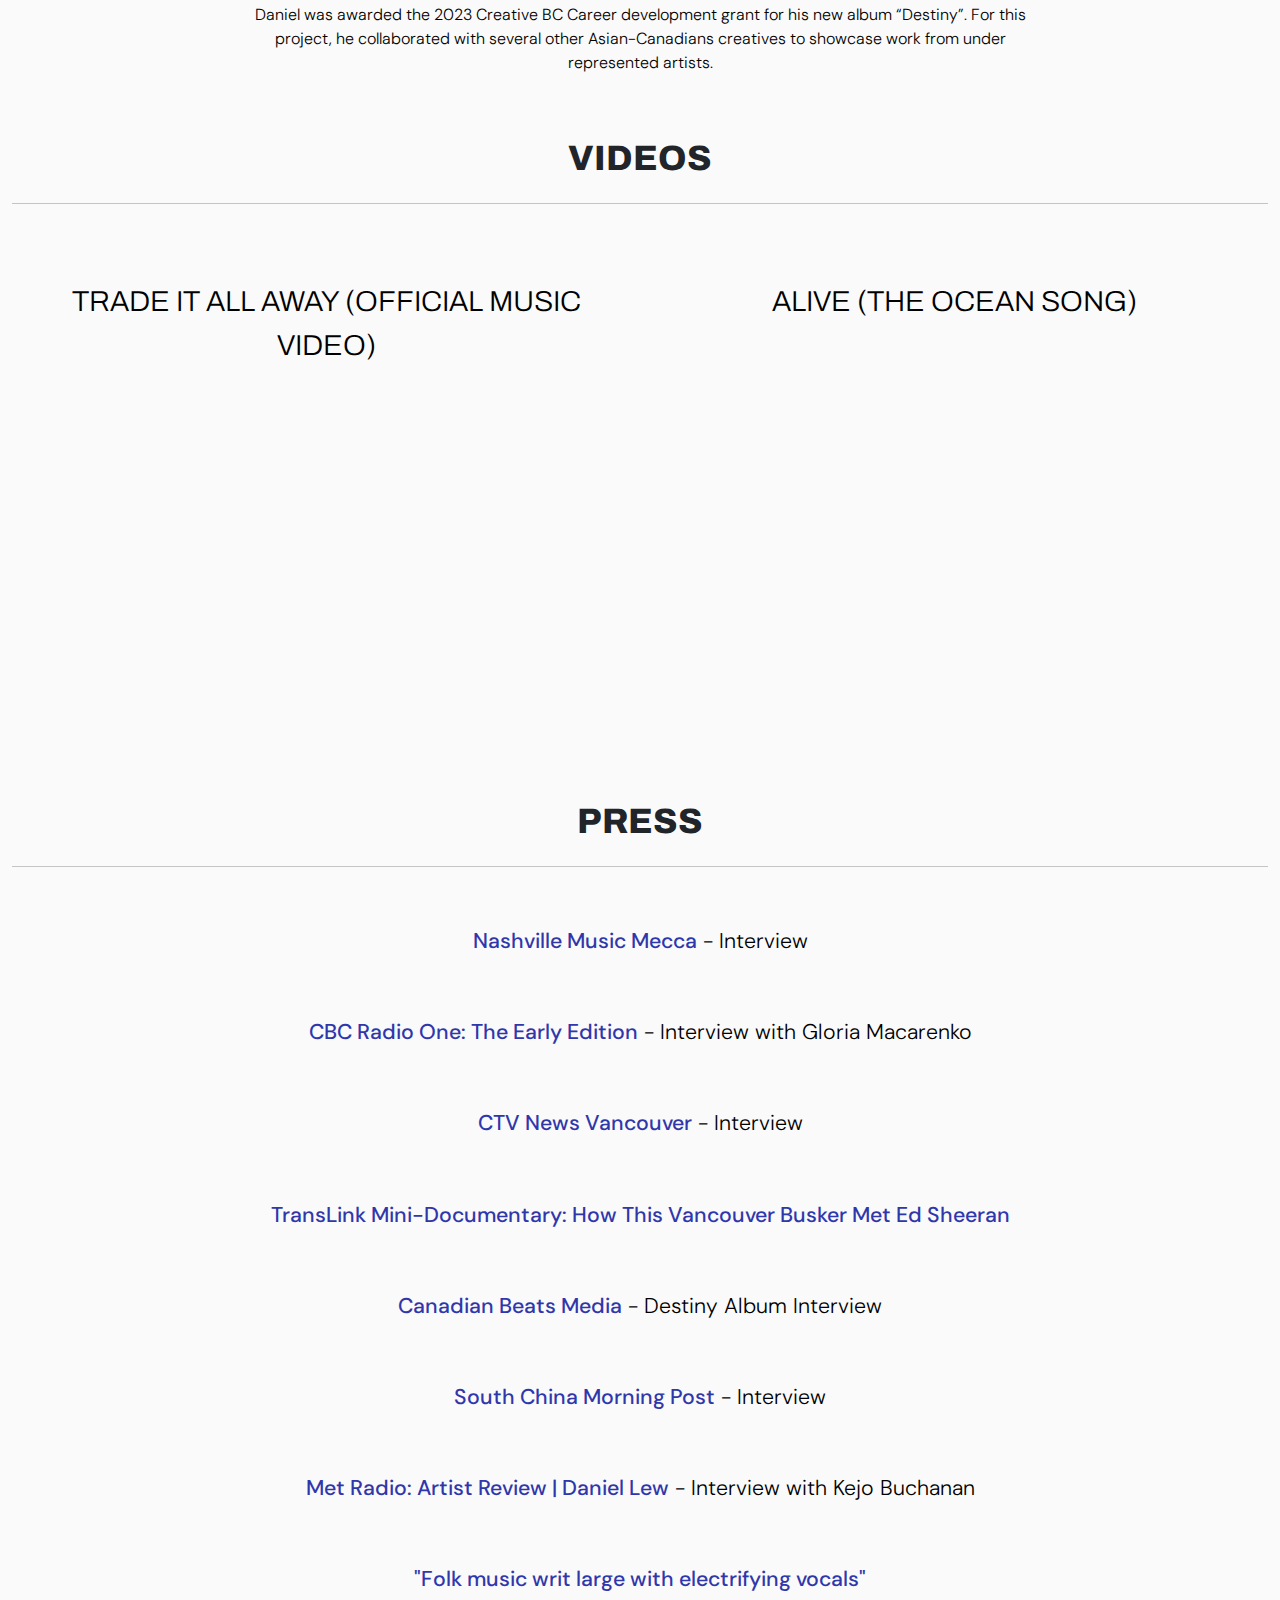
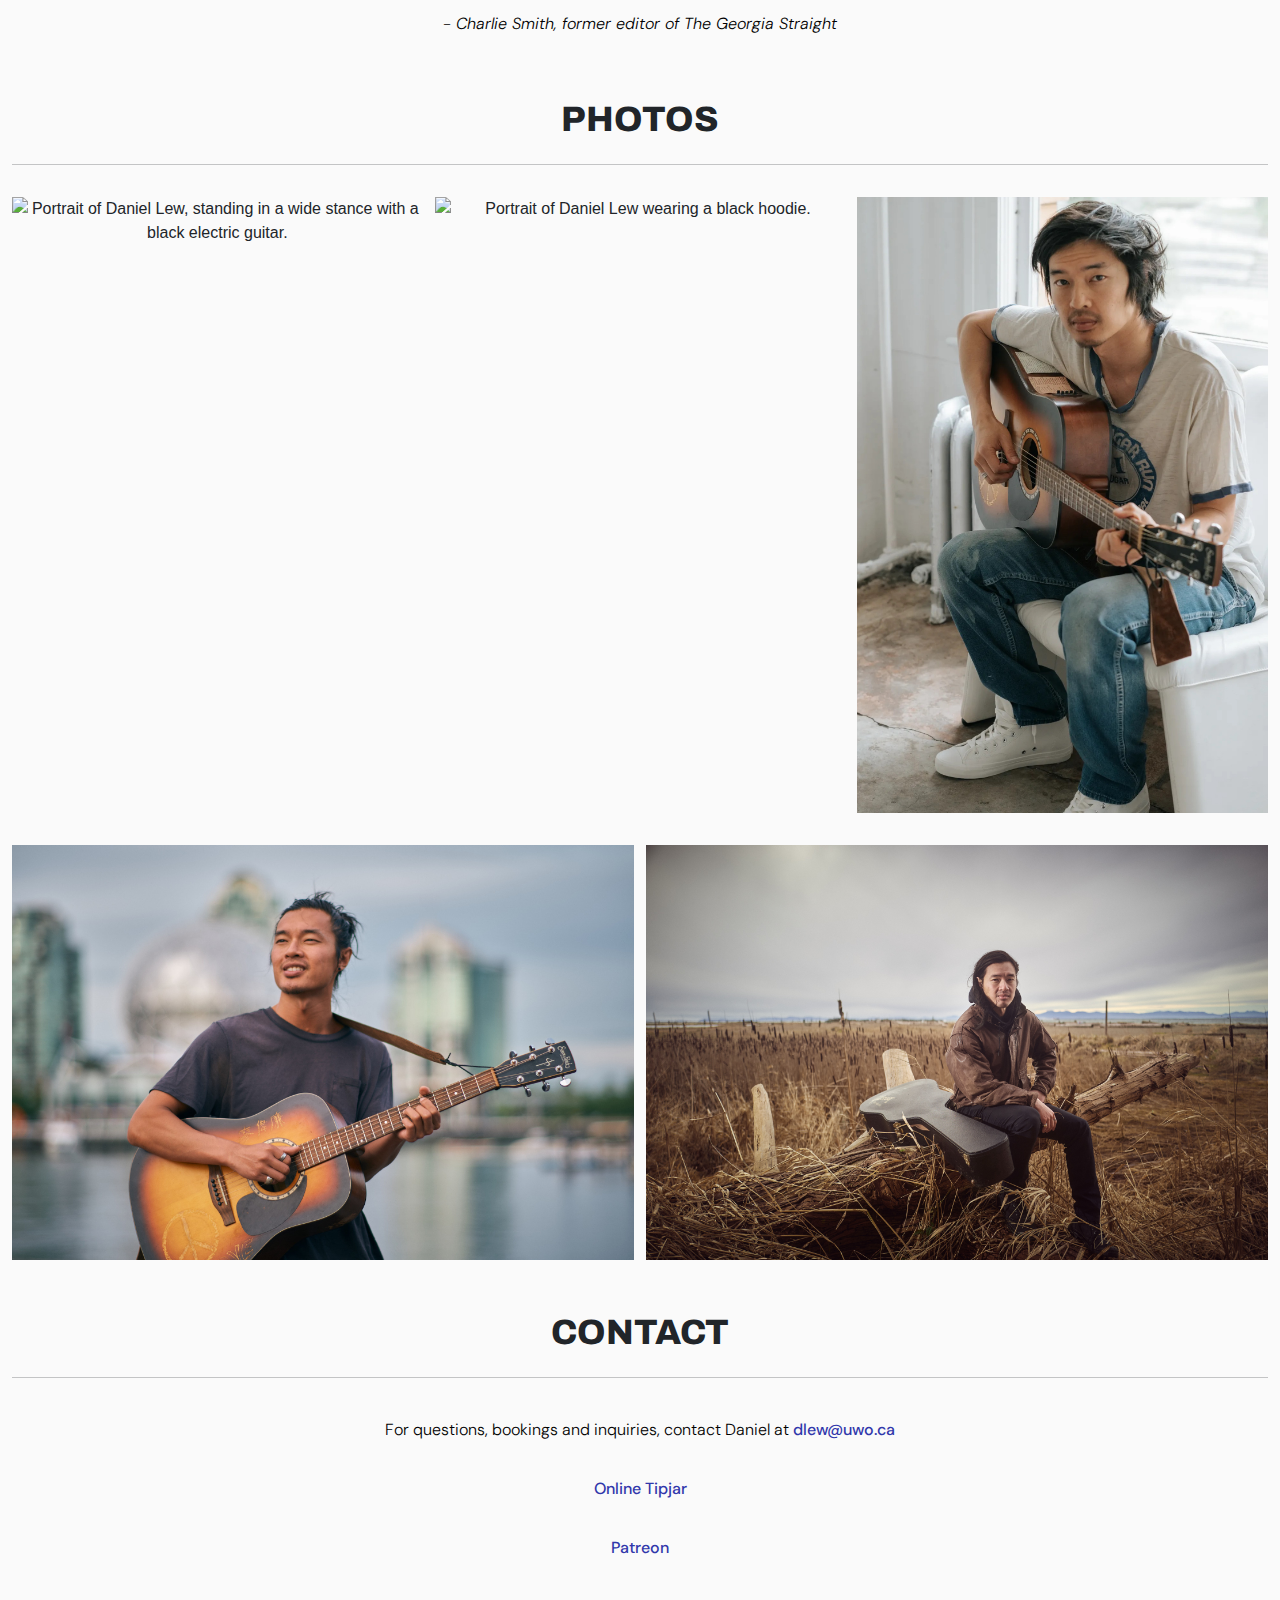
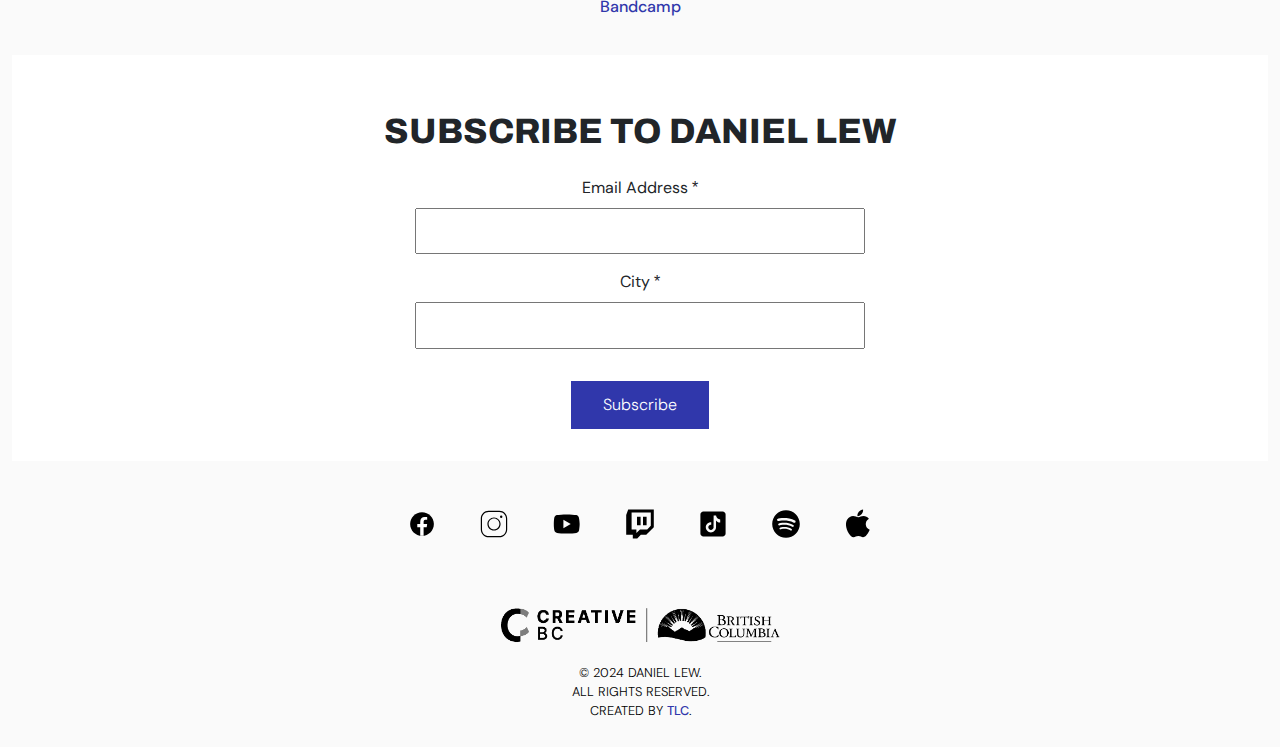
==== commit 0d5b5d92: "november updates" ====
--- a/index.html
+++ b/index.html
@@ -65,22 +65,22 @@
     <section class="album">
         <div class="content-container">
             <h2 class="upper-space">Destiny</h2>
-            <p class="subheading">The New Album — Out Now</p>
+            <p class="subheading">The New Album — Available Now</p>
             <a href="https://ffm.to/dlewdestiny" target="_blank">
             <img src="img/destiny-album-art.png" alt="Destiny Album Art.">
             </a>
             <!-- <hr> -->
             <!-- <p class="subheading">Destiny</p> -->
-            <div class="music-gallery row-1 column-2">
+            <div class="music-gallery row-1 column-2 under-space">
                 <div>
                     <iframe style="border-radius:12px" src="https://open.spotify.com/embed/album/7fGVeVwxk8sMXG5h203hFF?utm_source=generator" width="100%" height="540" frameBorder="0" allowfullscreen="" allow="autoplay; clipboard-write; encrypted-media; fullscreen; picture-in-picture" loading="lazy"></iframe>
                 </div>
                 <div>
                     <iframe allow="autoplay *; encrypted-media *; fullscreen *; clipboard-write" frameborder="0" height="450" style="width:100%;max-width:660px;overflow:hidden;border-radius:10px;" sandbox="allow-forms allow-popups allow-same-origin allow-scripts allow-storage-access-by-user-activation allow-top-navigation-by-user-activation" src="https://embed.music.apple.com/us/album/destiny/1751051979"></iframe>
-                    <a href="https://music.apple.com/us/artist/daniel-lew/1657265715?itsct=music_box_badge&amp;itscg=30200&amp;app=music&amp;ls=1" style="display: inline-block; overflow: hidden; border-radius: 13px; width: 250px; height: 83px;"><img src="https://tools.applemediaservices.com/api/badges/listen-on-apple-music/badge/en-us?size=250x83" alt="Listen on Apple Music" style="border-radius: 13px; width: 250px; height: 83px;"></a>
+                    <a href="https://music.apple.com/us/artist/daniel-lew/1657265715?itsct=music_box_badge&amp;itscg=30200&amp;app=music&amp;ls=1" style="display: inline-block; overflow: hidden; border-radius: 13px; width: 250px; height: 83px;"><img src="https://tools.applemediaservices.com/api/badges/listen-on-apple-music/badge/en-us?size=250x83" alt="Listen on Apple Music" style="border-radius: 13px; width: 200px; height: 75px;"></a>
                 </div>
             </div>
-            <p class="subheading options"><a href="https://ffm.to/dlewdestiny" target="_blank">Click here</a> for more streaming services</p>
+            <p class="subheading options upper-space"><a href="https://ffm.to/dlewdestiny" target="_blank">Click here</a> for more streaming services</p>
         </div>
     </section>
 
@@ -196,45 +196,33 @@
 
     <section>
         <div class="content-container bio upper-space">
-            <p class="upper-space under-space">Daniel Lew is a singer-songwriter with a mission to uplift the world. 10 years ago, he spontaneously went deaf in his left ear and developed tinnitus. This led him to devote his life to music. His songs combine folk, pop, and rock and are introspective in nature. His voice sounds like a blend of Bob Dylan and Chris Cornell, while his songwriting is more influenced by John Lennon and John Mayer.  He has independently released 3 albums, amassed over 400 performances, and has been featured by CBC Radio One, Jade Music Festival, Pancouver Magazine, and Daily Hive Vancouver.</p>
-
-            <p class="under-space">Recently, Daniel received praise from Jacob Collier and Ed Sheeran while he was busking. Ed invited him backstage to his show where he had the opportunity to share career insights and perform a song.</p>
-
-            <p class="under-space">Daniel is an emerging artist in Creative BC's Career Development Program and has released his brand new album “Destiny” that he is currently supporting with on a Canadian tour. He has a vision of increasing the representation of Asian-Canadians in the music industry.</p>
-
-            <p class="under-space">Daniel is embracing the momentum of his journey and is showing no signs of slowing down.</p>
-        </div>
-    </section>
-
-    <section>
-        <div class="content-container">
-            <h2 class="upper-space">Highlights</h2>
-            <hr>
-            <br>
-            <p class="press-text upper-space under-space">Featured on <a href="https://www.cbc.ca/listen/live-radio/1-91-the-early-edition/clip/16041905-daniel-lew-studio" target="_blank">CBC Radio One: The Early Edition</a></p>
-            <p class="press-text under-space">Lunarfest concert at Orpheum Theatre</p>
-            <p class="press-text under-space">Jade Music Festival at HollyWood Theatre</p>
-            <p class="press-text under-space">2023-2024 - Creative BC Career Development grant recipient</p>
-            <p class="press-text under-space">Featured on Daily Hive Vancouver: Live performance of Alive (The Ocean Song) gained 180,000+ views</p>
-            <p class="press-text under-space">310 performances in 2023</p>
-            <p class="press-text under-space">VIFF AMP Music in Film Summit 2022</p>
-            <p class="press-text under-space">TransLink Busker Program</p>
-        </div>
-    </section>
-
-    <section>
-        <div class="content-container">
+            <p class="upper-space under-space">Daniel Lew is a singer-songwriter with a mission to uplift the world. 10 years ago, he spontaneously went deaf in his left ear and developed tinnitus. This shifted the course of his life towards a creative path in music. “Folk music writ large with electrifying vocals” writes Charlie Smith of Pancouver Magazine. Daniel’s voice lies between Bob Dylan, Jack Johnson, and Chris Cornell, paired with innovative guitar playing and energetic live looping. His songs are introspective and shine with honesty.</p>
+
+            <p class="under-space">He has released 4 albums, toured Canada, showcased in Asia, and has been featured by CBC Radio One, CTV News, Nashville Music Mecca, Jade Music Festival, Jorvik Radio UK, Exclaim!, Indie Shuffle, and South China Morning Post. His live performances have caught the attention of Ed Sheeran, Jacob Collier, and Dan Mangan.</p>
+
+            <p class="under-space">Daniel was awarded the 2023 Creative BC Career development grant for his new album “Destiny”. For this project, he collaborated with several other Asian-Canadians creatives to showcase work from under represented artists.</p>
+        </div>
+    </section>
+
+    <section>
+        <div class="content-container under-space">   
             <h2 class="upper-space">Videos</h2>
             <hr>
-            <p class="subheading">Trade It All Away (Official Music Video)</h3>
-            <div class="ratio ratio-16x9">
-                <iframe src="https://www.youtube.com/embed/AXaw1M6YgmI?si=uAm0NPAxFa3OLJky" allowfullscreen></iframe>
-            </div>
-
-            <p class="subheading">Alive (The Ocean Song)</h3>
-            <div class="ratio ratio-16x9">
-                <iframe src="https://www.youtube.com/embed/6xsDvQD8ZU0?si=qqaPItq80fWCNWF4" allowfullscreen></iframe>
-            </div>
+                <div class="column-2 videos">
+                    <div class="video">
+                        <p class="subheading">Trade It All Away (Official Music Video)</h3>
+                        <div class="ratio ratio-16x9">
+                            <iframe src="https://www.youtube.com/embed/AXaw1M6YgmI?si=uAm0NPAxFa3OLJky" allowfullscreen></iframe>
+                        </div>
+                    </div>
+
+                    <div class="video">
+                        <p class="subheading">Alive (The Ocean Song)</h3>
+                        <div class="ratio ratio-16x9">
+                            <iframe src="https://www.youtube.com/embed/6xsDvQD8ZU0?si=qqaPItq80fWCNWF4" allowfullscreen></iframe>
+                        </div>
+                    </div>
+                </div>
         </div>
     </section>
 
@@ -243,15 +231,22 @@
             <h2 class="upper-space">Press</h2>
             <hr>
             <br>
-            <p class="press-text upper-space under-space"><a href="https://soundcloud.com/scopeatryerson/artist-review-daniel-lew" target="_blank">Met Radio: Artist Review — Daniel Lew. Interview with Kejo Buchanan</a></p>
-            <br>
-            <p class="press-text under-space"><a href="https://www.cbc.ca/listen/live-radio/1-91-the-early-edition/clip/16041905-daniel-lew-studio" target="_blank">CBC Radio One: The Early Edition. Interview with Gloria Macarenko</a></p>
+            <p class="press-text upper-space under-space"><a href="https://musicmecca.org/daniel-lew-talks-ed-sheeran-bringing-him-backstage-writing-songs-with-partial-deafness-latest-album-destiny-more/" target="_blank">Nashville Music Mecca</a> - Interview</p>
+            <br>
+            <p class="press-text under-space"><a href="https://www.cbc.ca/listen/live-radio/1-91-the-early-edition/clip/16041905-daniel-lew-studio" target="_blank">CBC Radio One: The Early Edition</a> - Interview with Gloria Macarenko</p>
+            <br>
+            <p class="press-text under-space"><a href="https://bc.ctvnews.ca/vancouver-musician-lands-meaningful-interaction-with-ed-sheeran-after-busking-outside-his-show-1.7099740" target="_blank">CTV News Vancouver</a> - Interview</p>
+            <br>
+            <p class="press-text under-space"><a href="https://buzzer.translink.ca/2024/11/how-busking-brought-this-vancouver-musician-and-ed-sheeran-together/?_gl=1*11jnpur*_gcl_au*MjM0Mzg0MjUzLjE3Mjg1MDczNDM.*_ga*OTczMDMxOTc1LjE3Mjg1MDczNDQ.*_ga_2559ZWBT54*MTczMDg2MzcxOC41LjAuMTczMDg2MzcxOC42MC4wLjA." target="_blank">TransLink Mini-Documentary: How This Vancouver Busker Met Ed Sheeran</a></p>
+            <br>
+            <p class="press-text under-space"><a href="https://canadianbeats.ca/2024/08/12/daniel-lew-five-questions-with/" target="_blank">Canadian Beats Media</a> - Destiny Album Interview</p>
+            <br>
+            <p class="press-text under-space"><a href="https://www.scmp.com/lifestyle/entertainment/article/3267923/how-meeting-ed-sheeran-and-jacob-collier-helped-busker-daniel-lew-realise-musical-dream" target="_blank">South China Morning Post</a> - Interview</p>
+            <br>
+            <p class="press-text under-space"><a href="https://soundcloud.com/scopeatryerson/artist-review-daniel-lew" target="_blank">Met Radio: Artist Review | Daniel Lew</a> - Interview with Kejo Buchanan</p>
             <br>
             <p class="press-text"><a href="https://pancouver.ca/jade-music-fest-presents-folk-rap-jazz-and-asian-hits-in-concert-celebrating-musicians-with-chinese-and-taiwanese-ancestry/" target="_blank">"Folk music writ large with electrifying vocals"</a></p>
             <p class="italic under-space">- Charlie Smith, former editor of The Georgia Straight</p>
-            <br>
-            <p class="press-text"><a href="https://pancouver.ca/jade-music-fest-vancouver-singer-songwriter-daniel-lew-makes-memorable-and-uplifting-music-to-benefit-the-world/" target="_blank">"Jade Music Fest: Vancouver singer-songwriter Daniel Lew makes memorable and uplifting music to benefit the world"</a></p>
-            <p class="italic under-space">- Pancouver</p>
         </div>
     </section>
 
--- a/css/main.css
+++ b/css/main.css
@@ -448,6 +448,24 @@
     transition: all 0.3s ease-in-out;
 }
 
+
+.videos {
+    display: flex;
+    justify-content: space-around;
+    flex-wrap: wrap;
+}
+.video {
+    flex: 1;
+    min-width: 300px; /* Adjust this value based on your needs */
+    margin: 10px;
+}
+iframe {
+    width: 100%;
+    height: 100%;
+    aspect-ratio: 16 / 9; /* Maintain 16:9 aspect ratio */
+}
+
+
 /*/////////*/
 
 .me-md-auto {
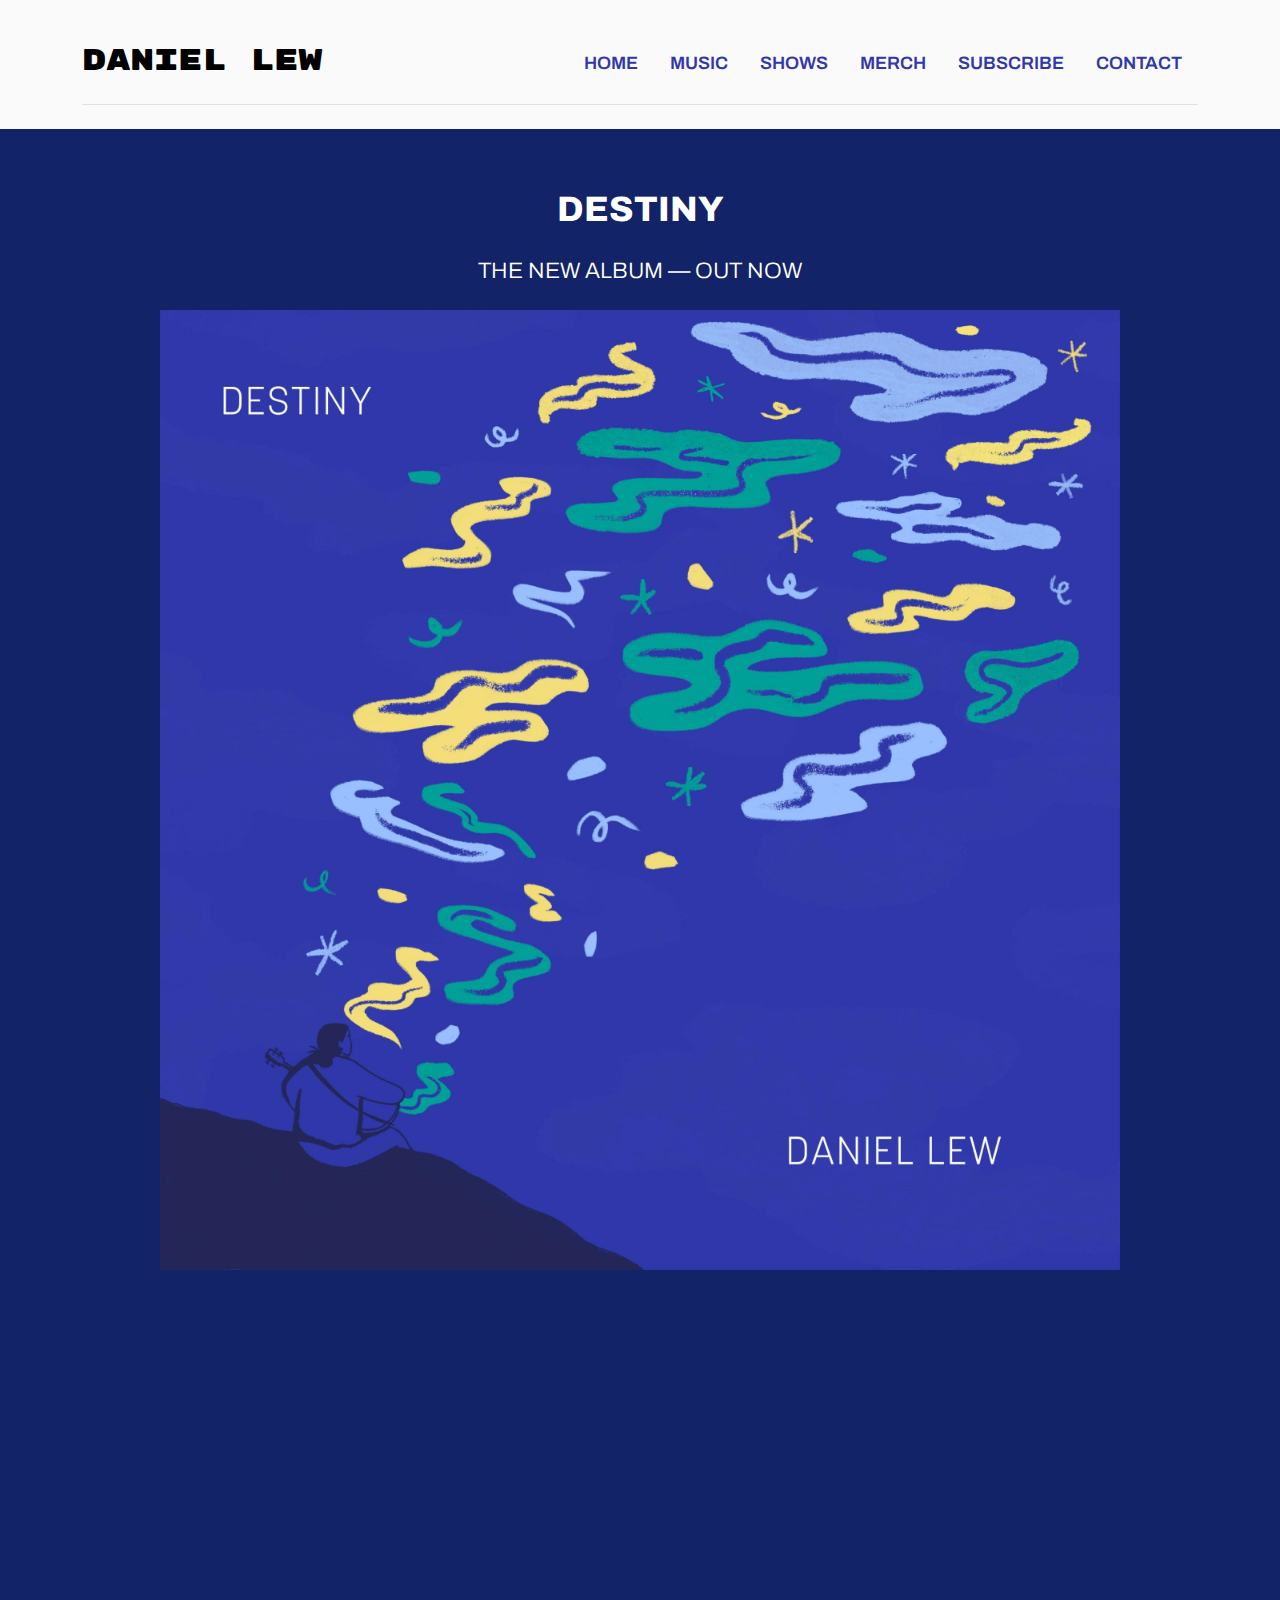
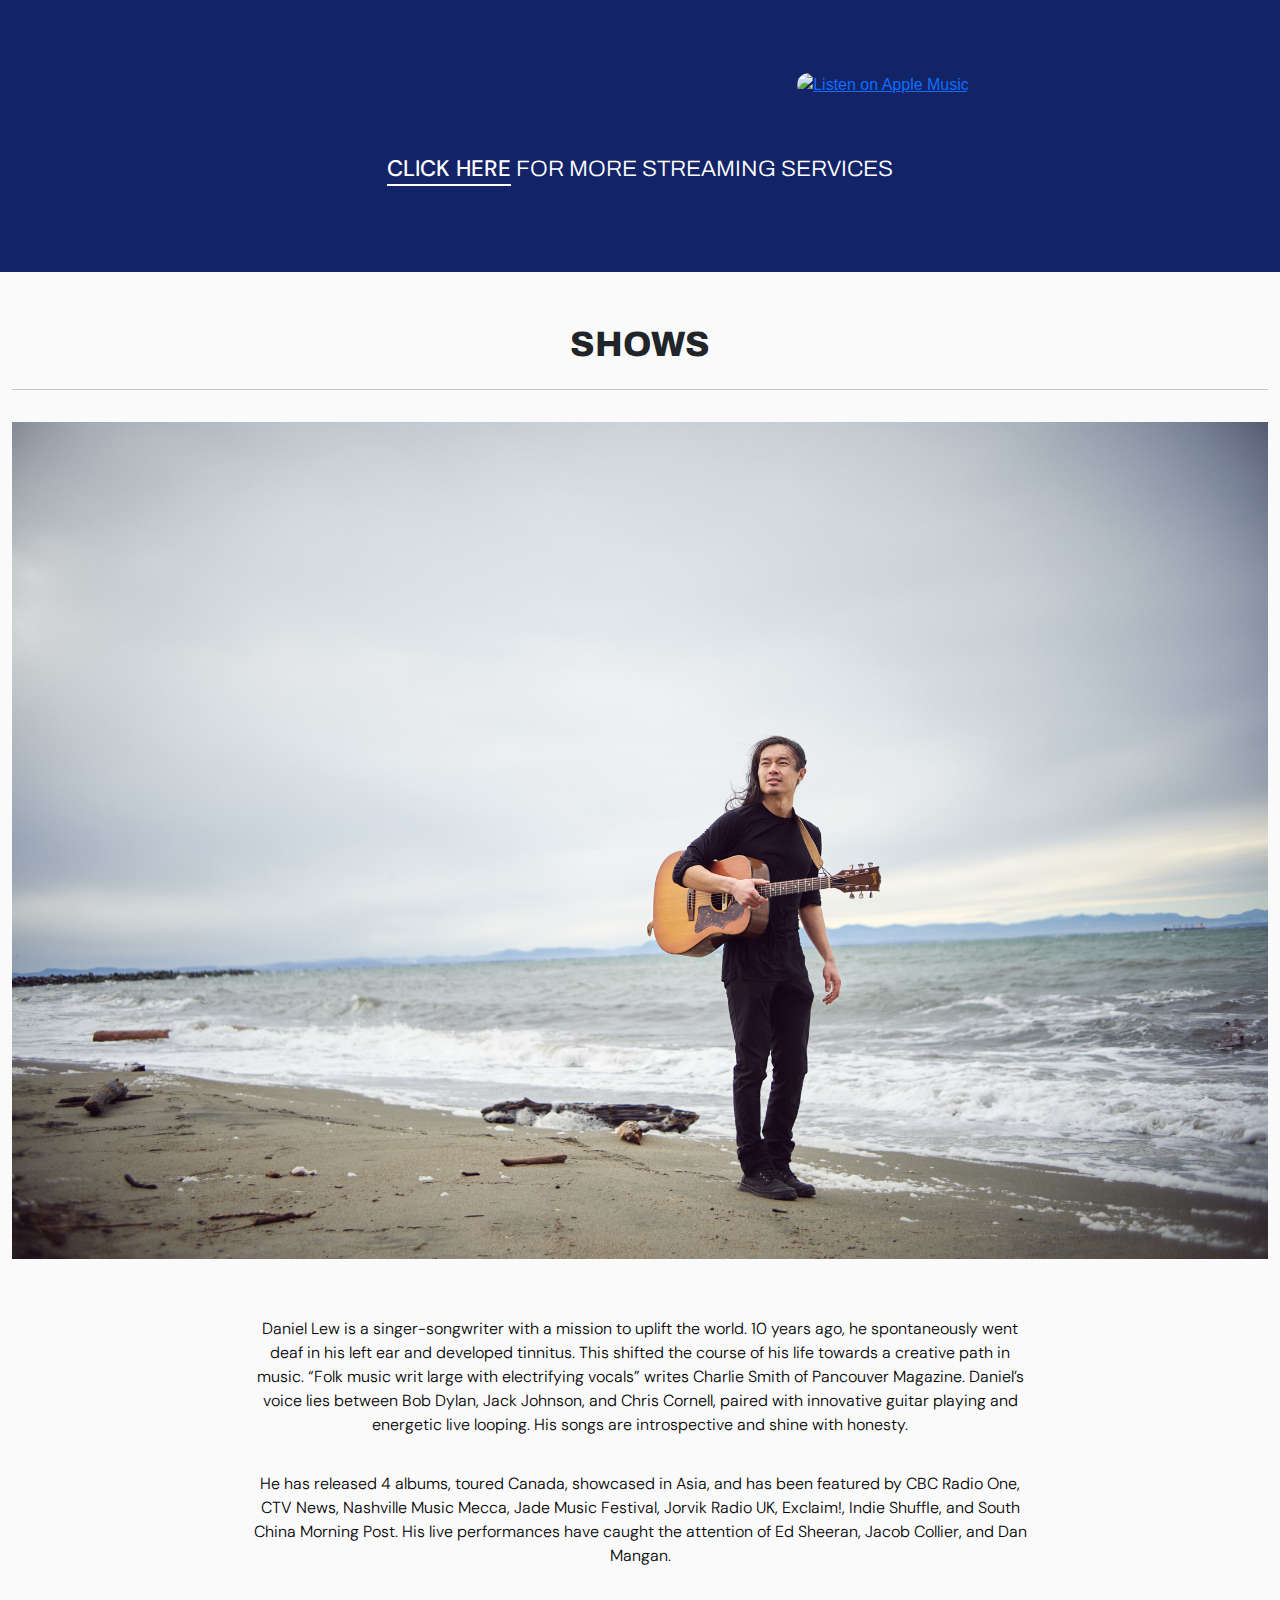
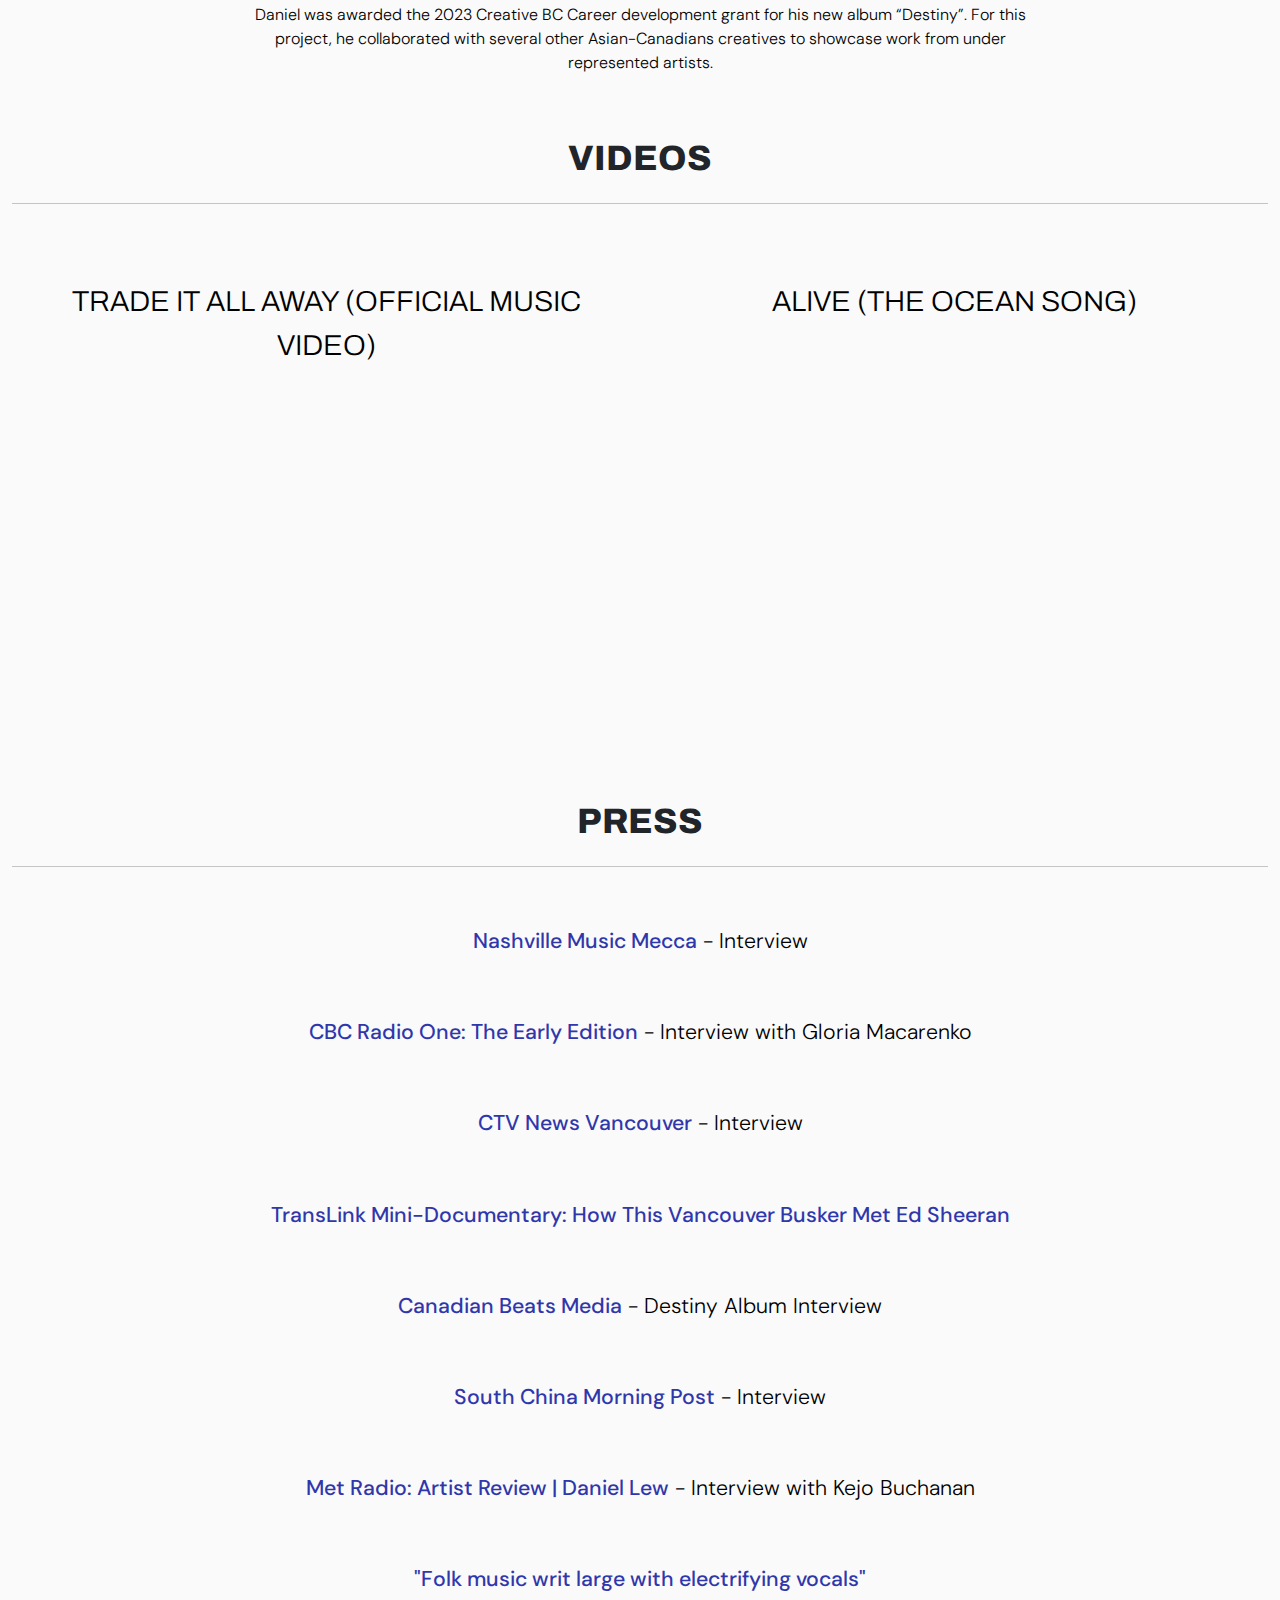
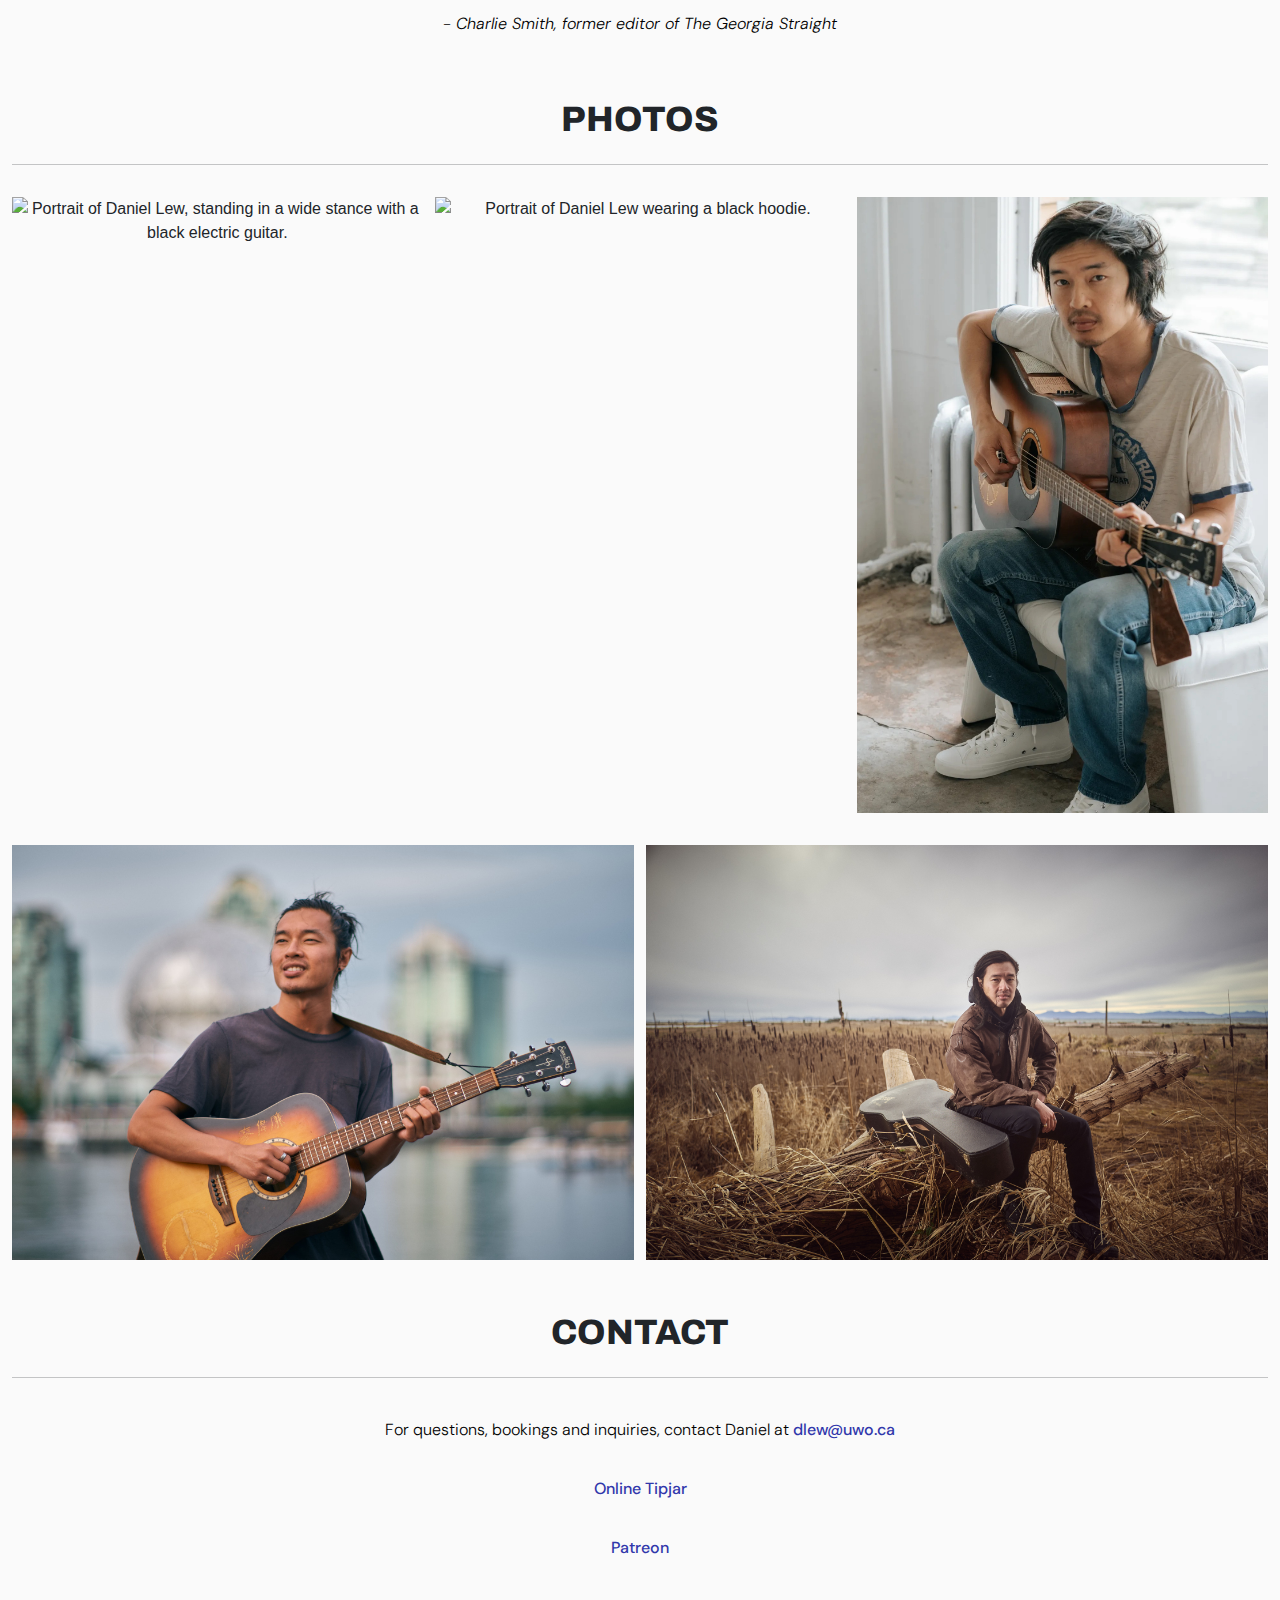
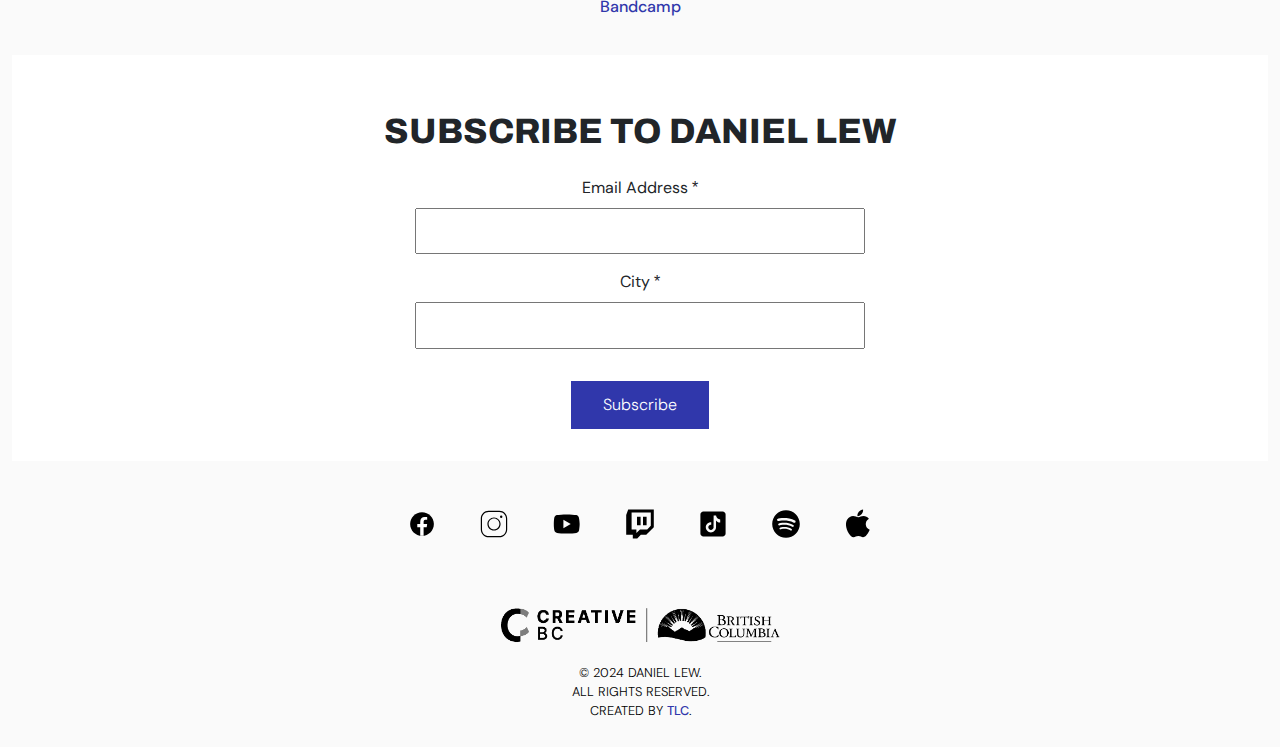
==== commit 7df24d47: "available to out on index" ====
--- a/index.html
+++ b/index.html
@@ -65,7 +65,7 @@
     <section class="album">
         <div class="content-container">
             <h2 class="upper-space">Destiny</h2>
-            <p class="subheading">The New Album — Available Now</p>
+            <p class="subheading">The New Album — Out Now</p>
             <a href="https://ffm.to/dlewdestiny" target="_blank">
             <img src="img/destiny-album-art.png" alt="Destiny Album Art.">
             </a>
@@ -77,7 +77,7 @@
                 </div>
                 <div>
                     <iframe allow="autoplay *; encrypted-media *; fullscreen *; clipboard-write" frameborder="0" height="450" style="width:100%;max-width:660px;overflow:hidden;border-radius:10px;" sandbox="allow-forms allow-popups allow-same-origin allow-scripts allow-storage-access-by-user-activation allow-top-navigation-by-user-activation" src="https://embed.music.apple.com/us/album/destiny/1751051979"></iframe>
-                    <a href="https://music.apple.com/us/artist/daniel-lew/1657265715?itsct=music_box_badge&amp;itscg=30200&amp;app=music&amp;ls=1" style="display: inline-block; overflow: hidden; border-radius: 13px; width: 250px; height: 83px;"><img src="https://tools.applemediaservices.com/api/badges/listen-on-apple-music/badge/en-us?size=250x83" alt="Listen on Apple Music" style="border-radius: 13px; width: 200px; height: 75px;"></a>
+                    <a href="https://music.apple.com/us/artist/daniel-lew/1657265715?itsct=music_box_badge&amp;itscg=30200&amp;app=music&amp;ls=1" style="display: inline-block; overflow: hidden; border-radius: 13px; width: 250px; height: 83px;"><img src="https://tools.applemediaservices.com/api/badges/listen-on-apple-music/badge/en-us?size=250x83" alt="Listen on Apple Music" style="border-radius: 13px; width: 250px; height: 83px;"></a>
                 </div>
             </div>
             <p class="subheading options upper-space"><a href="https://ffm.to/dlewdestiny" target="_blank">Click here</a> for more streaming services</p>
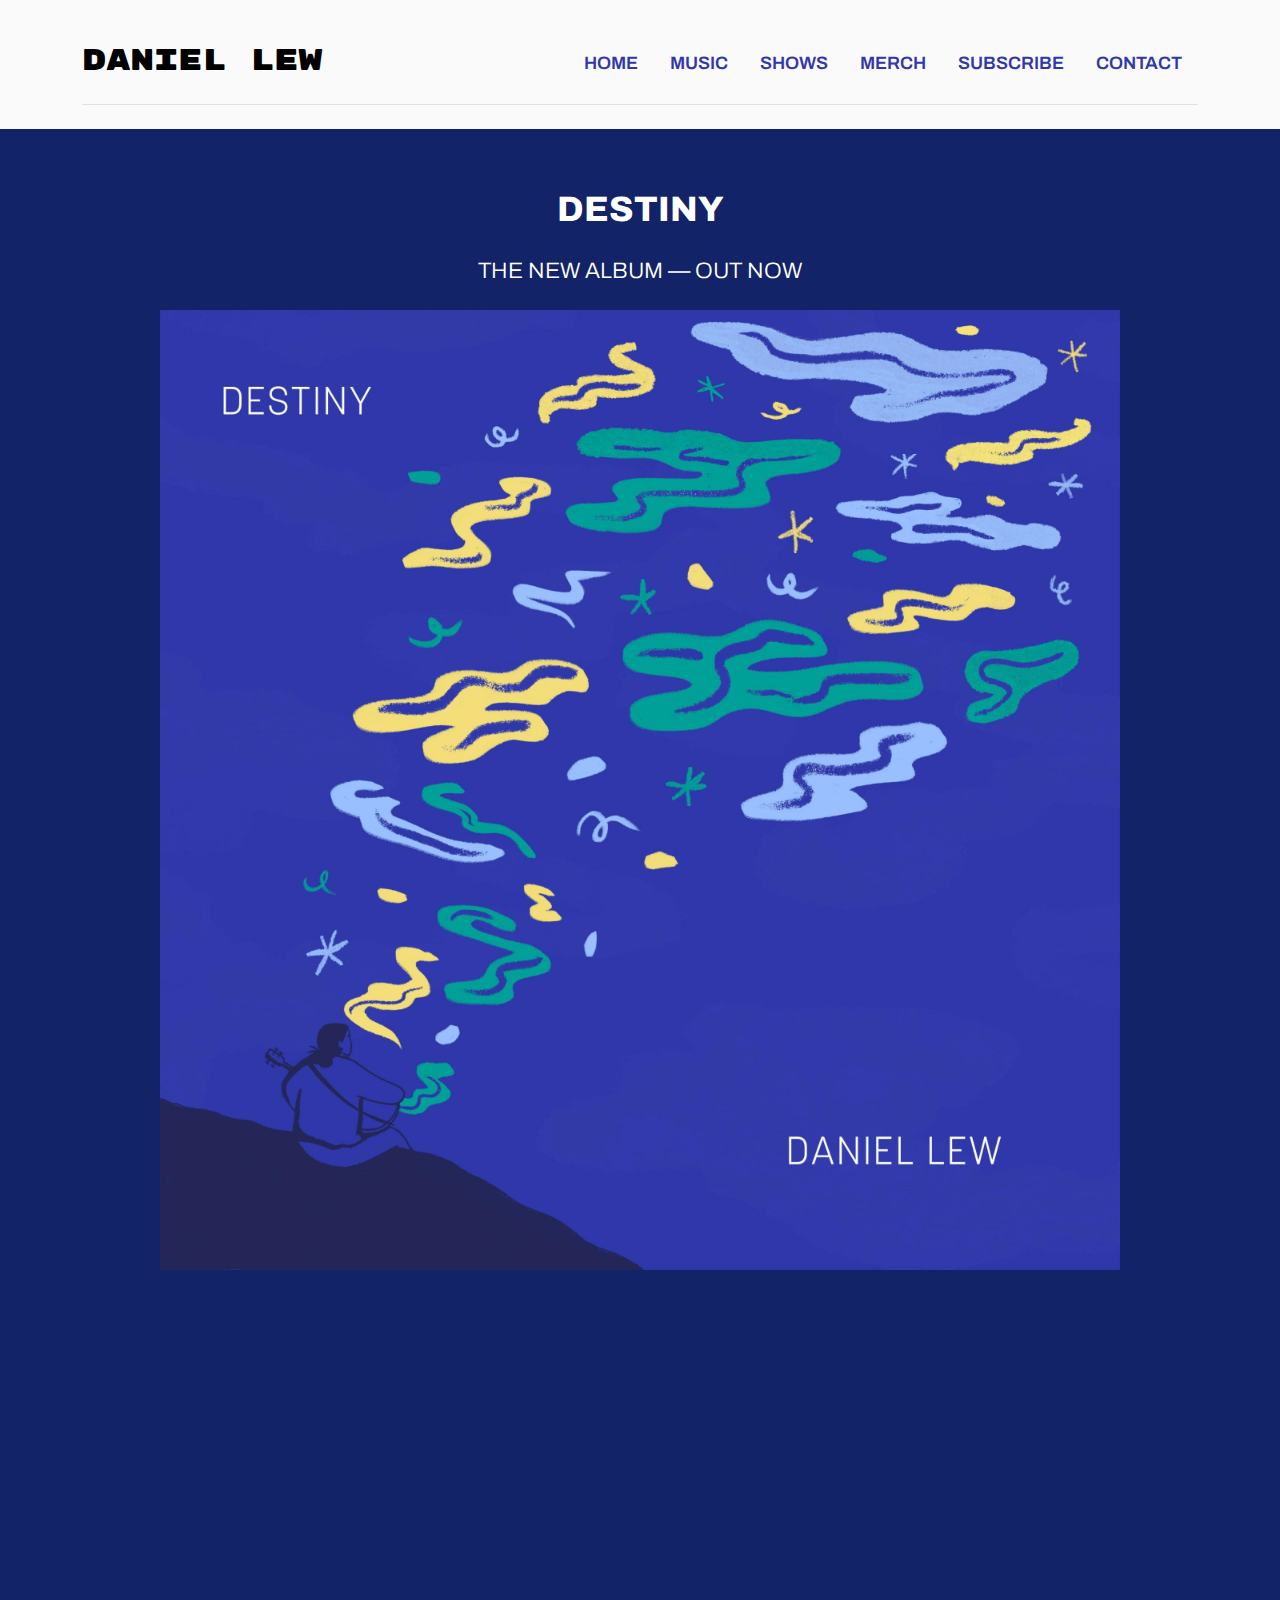
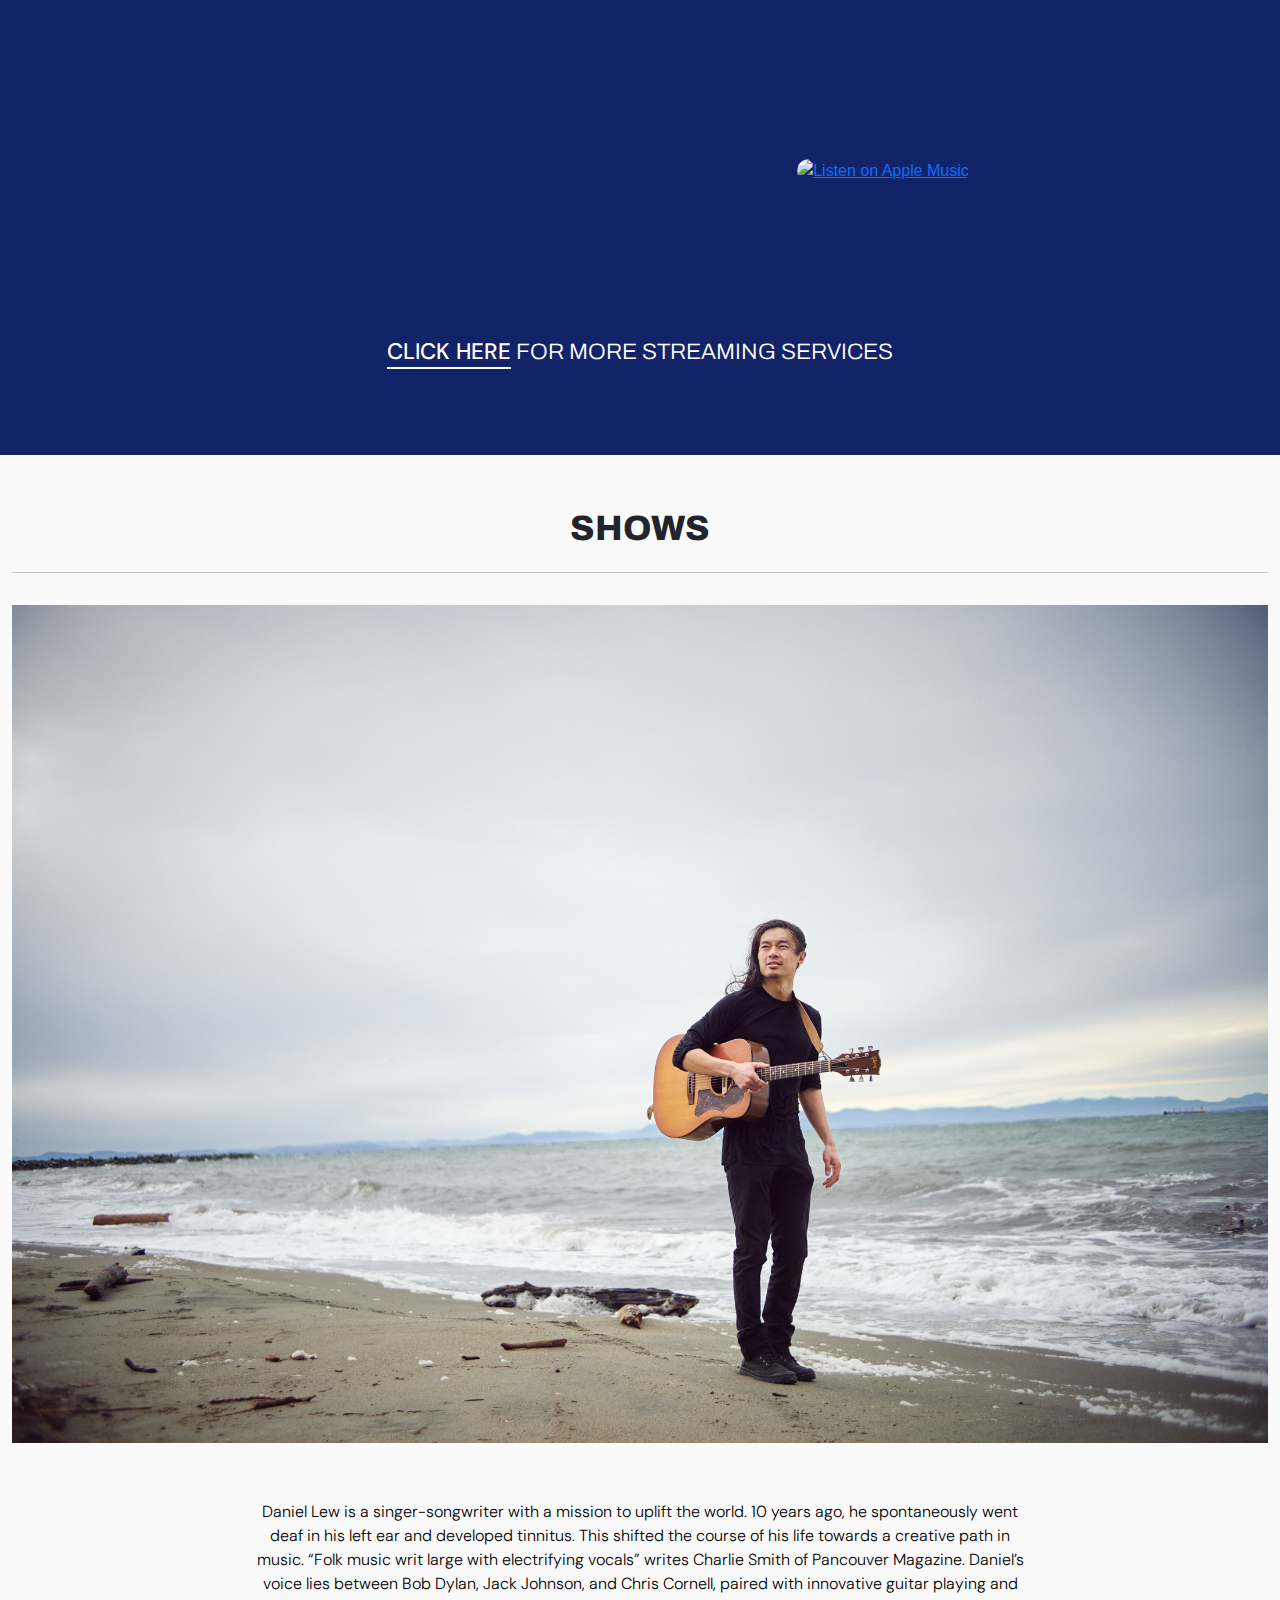
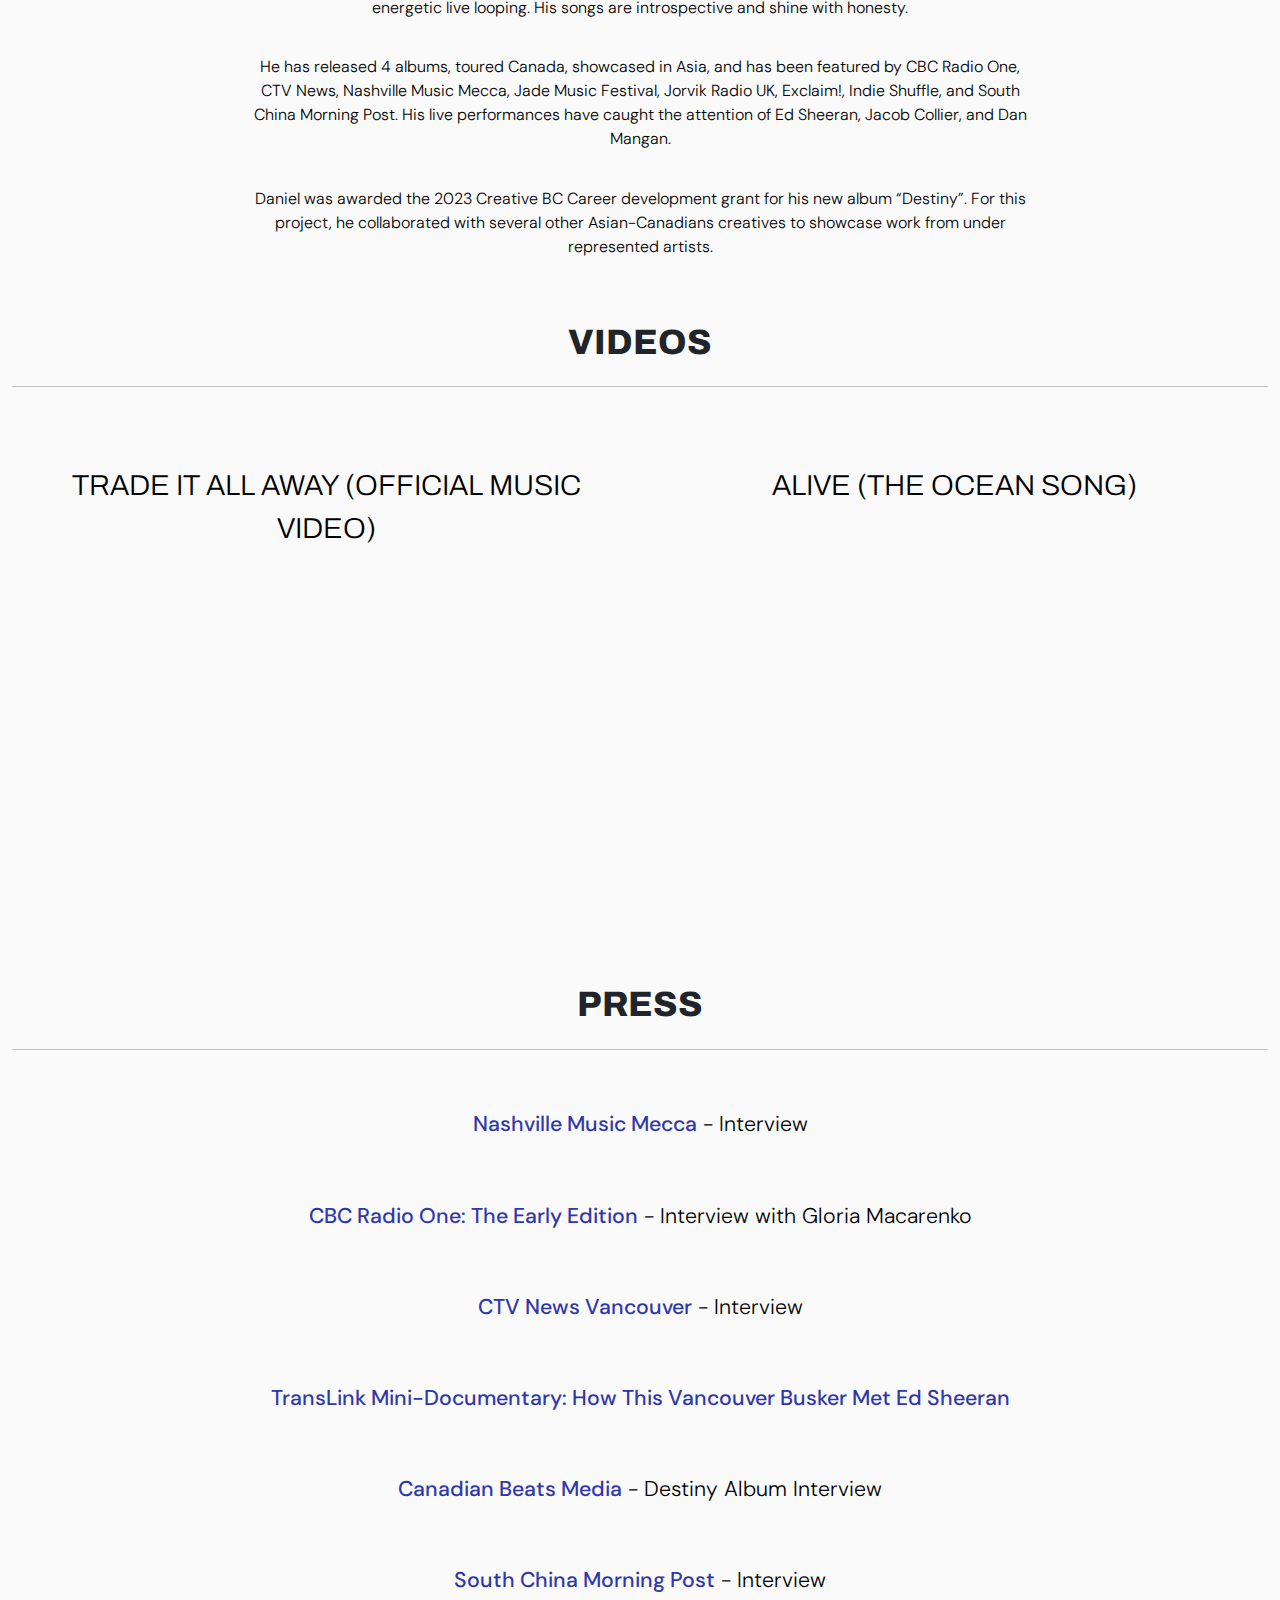
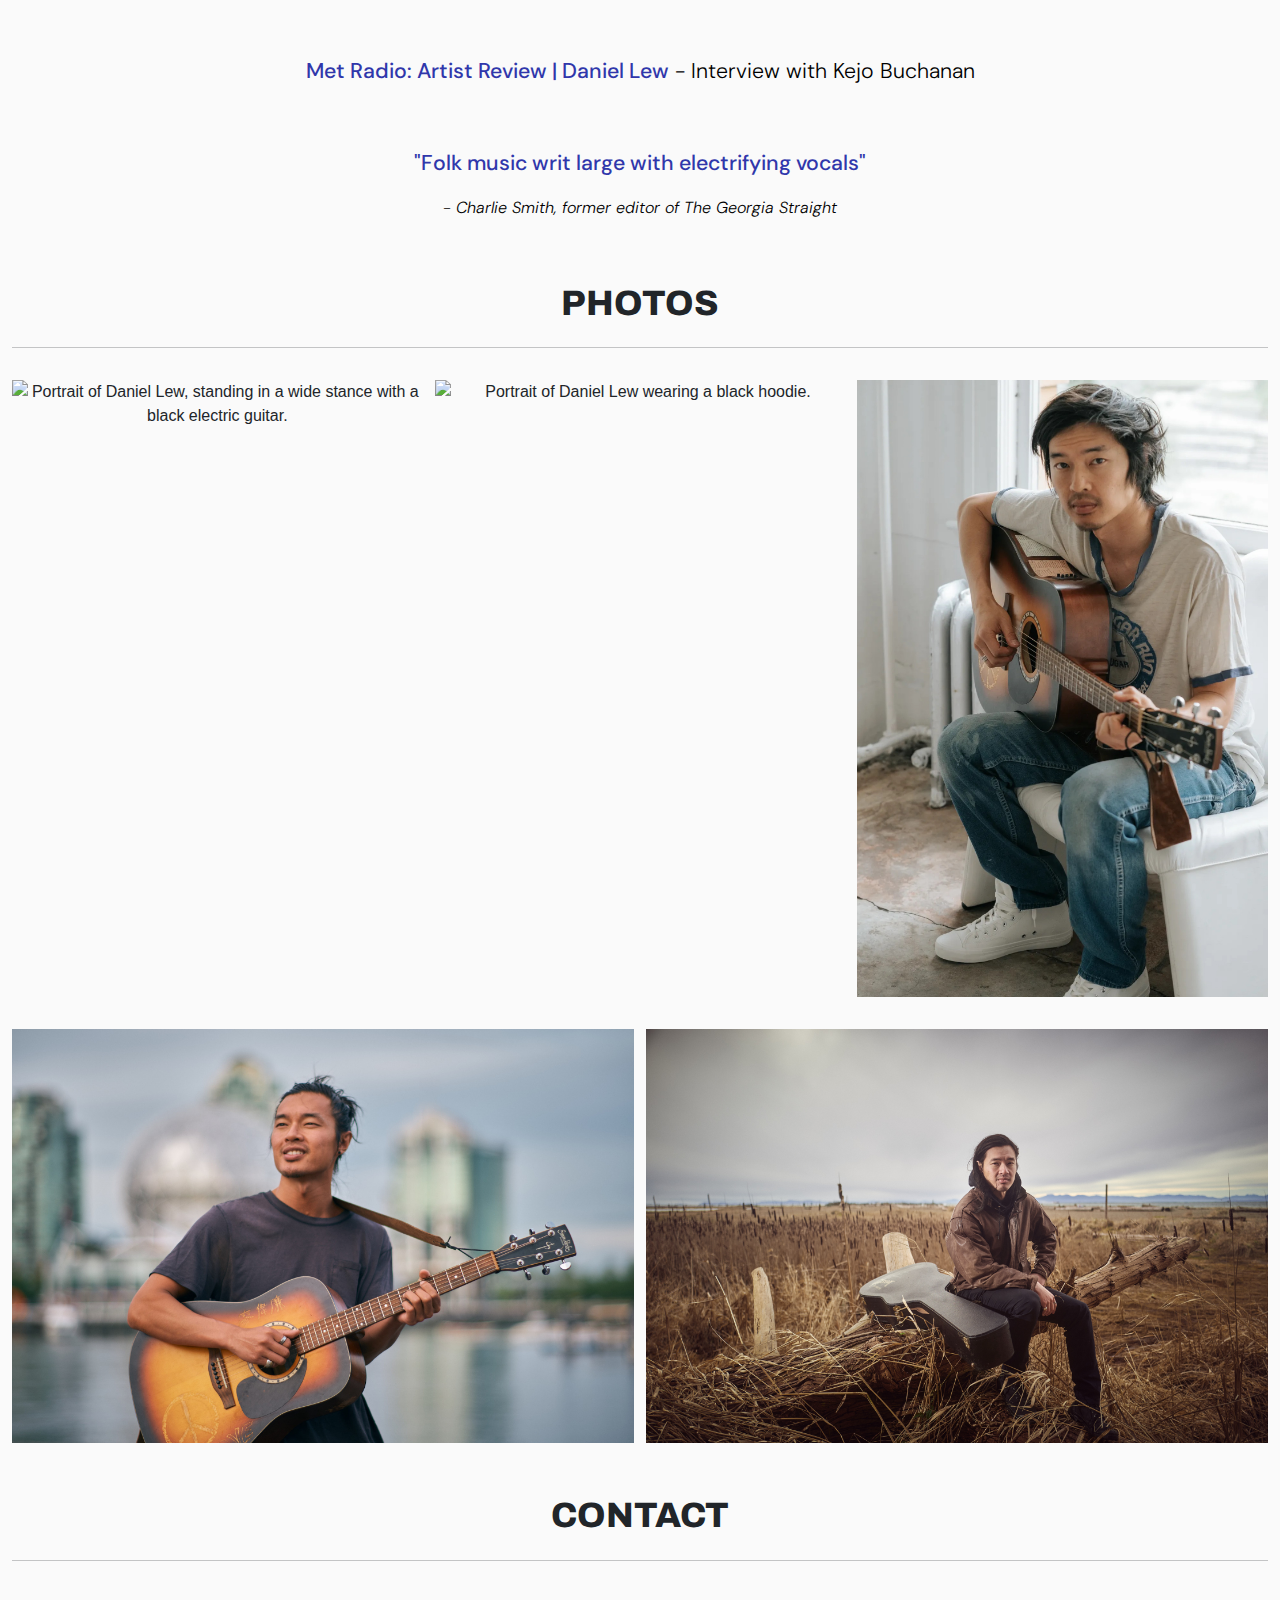
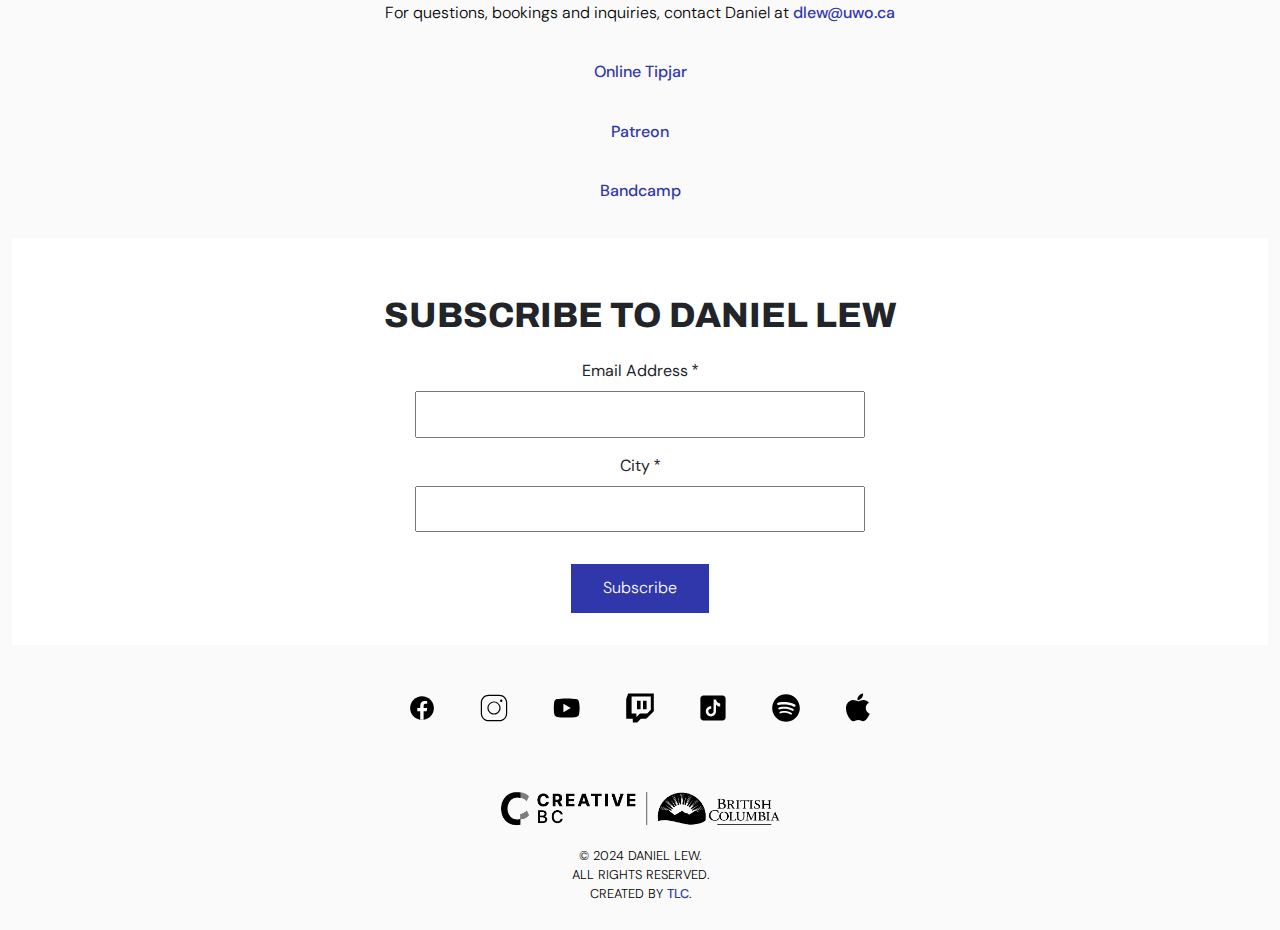
==== commit e5719404: "fixing the iframe" ====
--- a/index.html
+++ b/index.html
@@ -80,7 +80,7 @@
                     <a href="https://music.apple.com/us/artist/daniel-lew/1657265715?itsct=music_box_badge&amp;itscg=30200&amp;app=music&amp;ls=1" style="display: inline-block; overflow: hidden; border-radius: 13px; width: 250px; height: 83px;"><img src="https://tools.applemediaservices.com/api/badges/listen-on-apple-music/badge/en-us?size=250x83" alt="Listen on Apple Music" style="border-radius: 13px; width: 250px; height: 83px;"></a>
                 </div>
             </div>
-            <p class="subheading options upper-space"><a href="https://ffm.to/dlewdestiny" target="_blank">Click here</a> for more streaming services</p>
+            <p class="subheading options"><a href="https://ffm.to/dlewdestiny" target="_blank">Click here</a> for more streaming services</p>
         </div>
     </section>
 
@@ -208,7 +208,7 @@
         <div class="content-container under-space">   
             <h2 class="upper-space">Videos</h2>
             <hr>
-                <div class="column-2 videos">
+                <div class="column-2 video-container">
                     <div class="video">
                         <p class="subheading">Trade It All Away (Official Music Video)</h3>
                         <div class="ratio ratio-16x9">
--- a/css/main.css
+++ b/css/main.css
@@ -448,8 +448,9 @@
     transition: all 0.3s ease-in-out;
 }
 
-
-.videos {
+/* fixing the videos on the index */
+
+.video-container {
     display: flex;
     justify-content: space-around;
     flex-wrap: wrap;
@@ -459,12 +460,6 @@
     min-width: 300px; /* Adjust this value based on your needs */
     margin: 10px;
 }
-iframe {
-    width: 100%;
-    height: 100%;
-    aspect-ratio: 16 / 9; /* Maintain 16:9 aspect ratio */
-}
-
 
 /*/////////*/
 
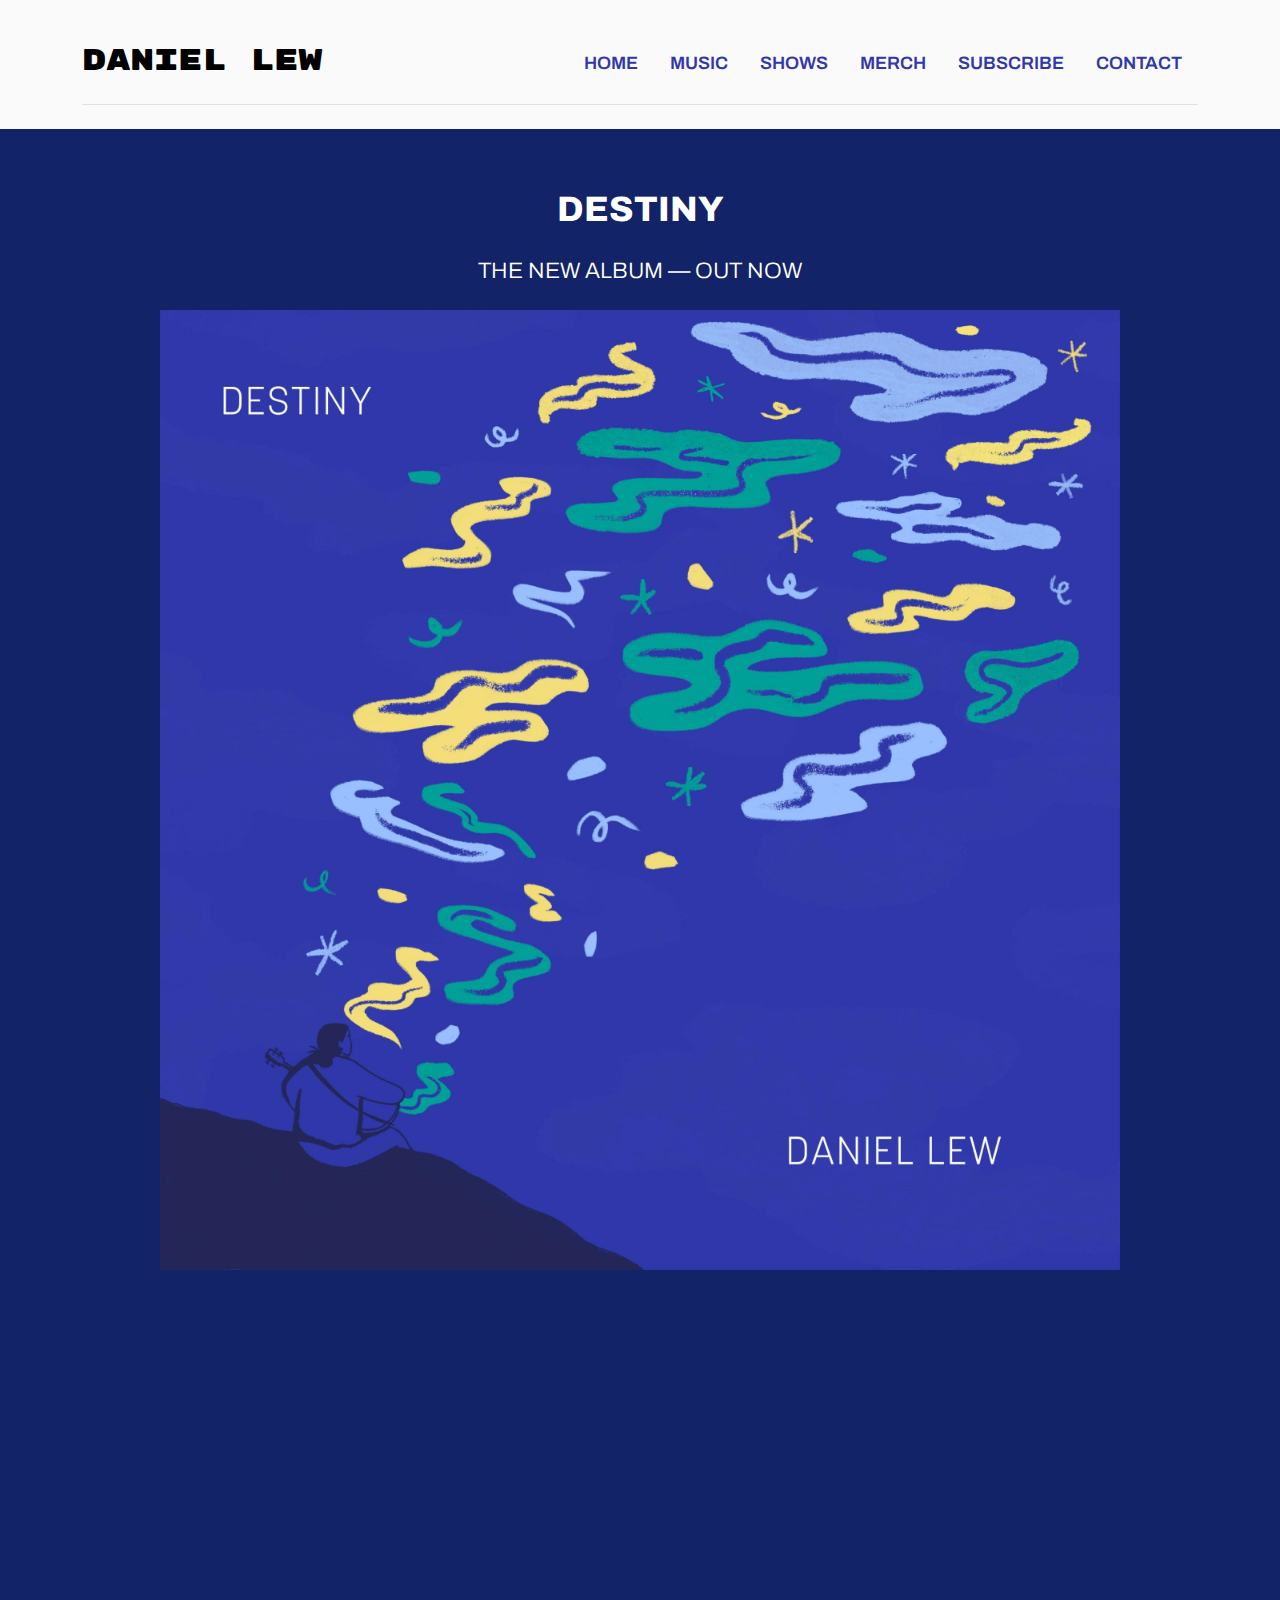
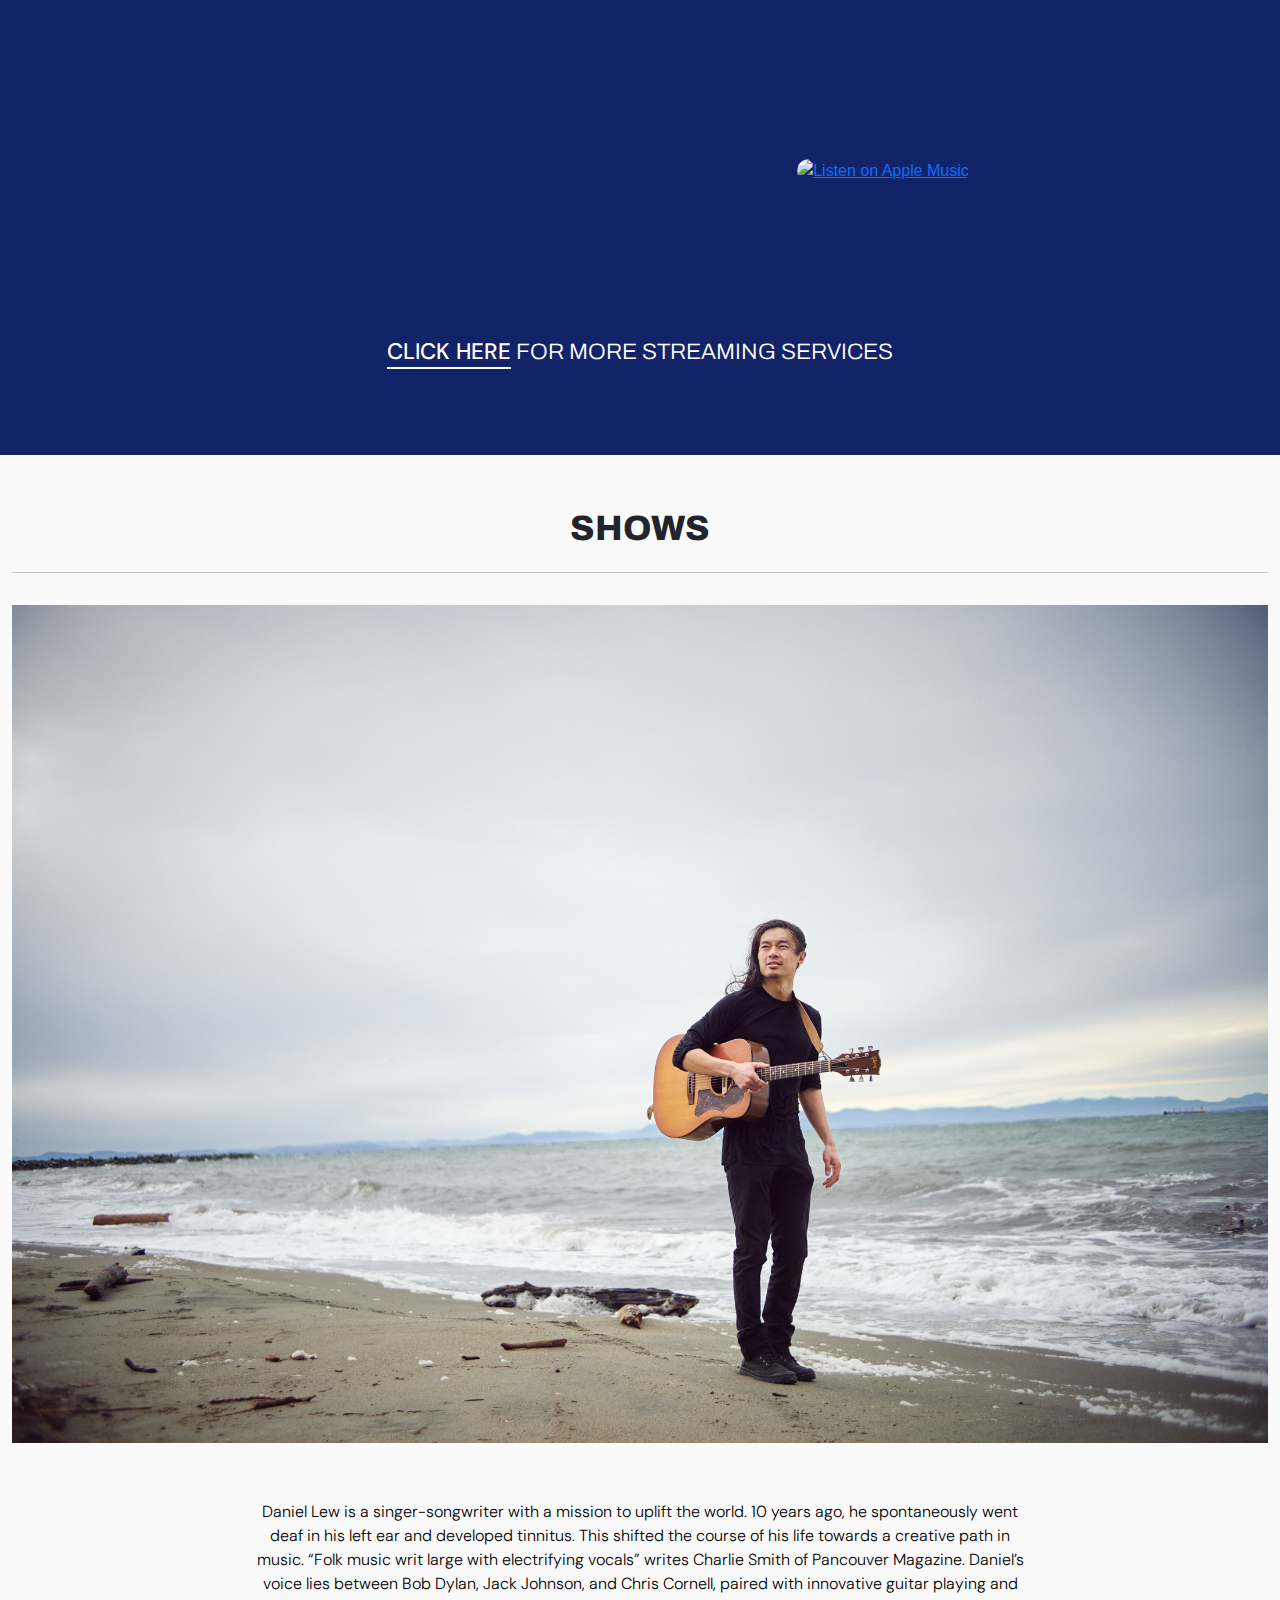
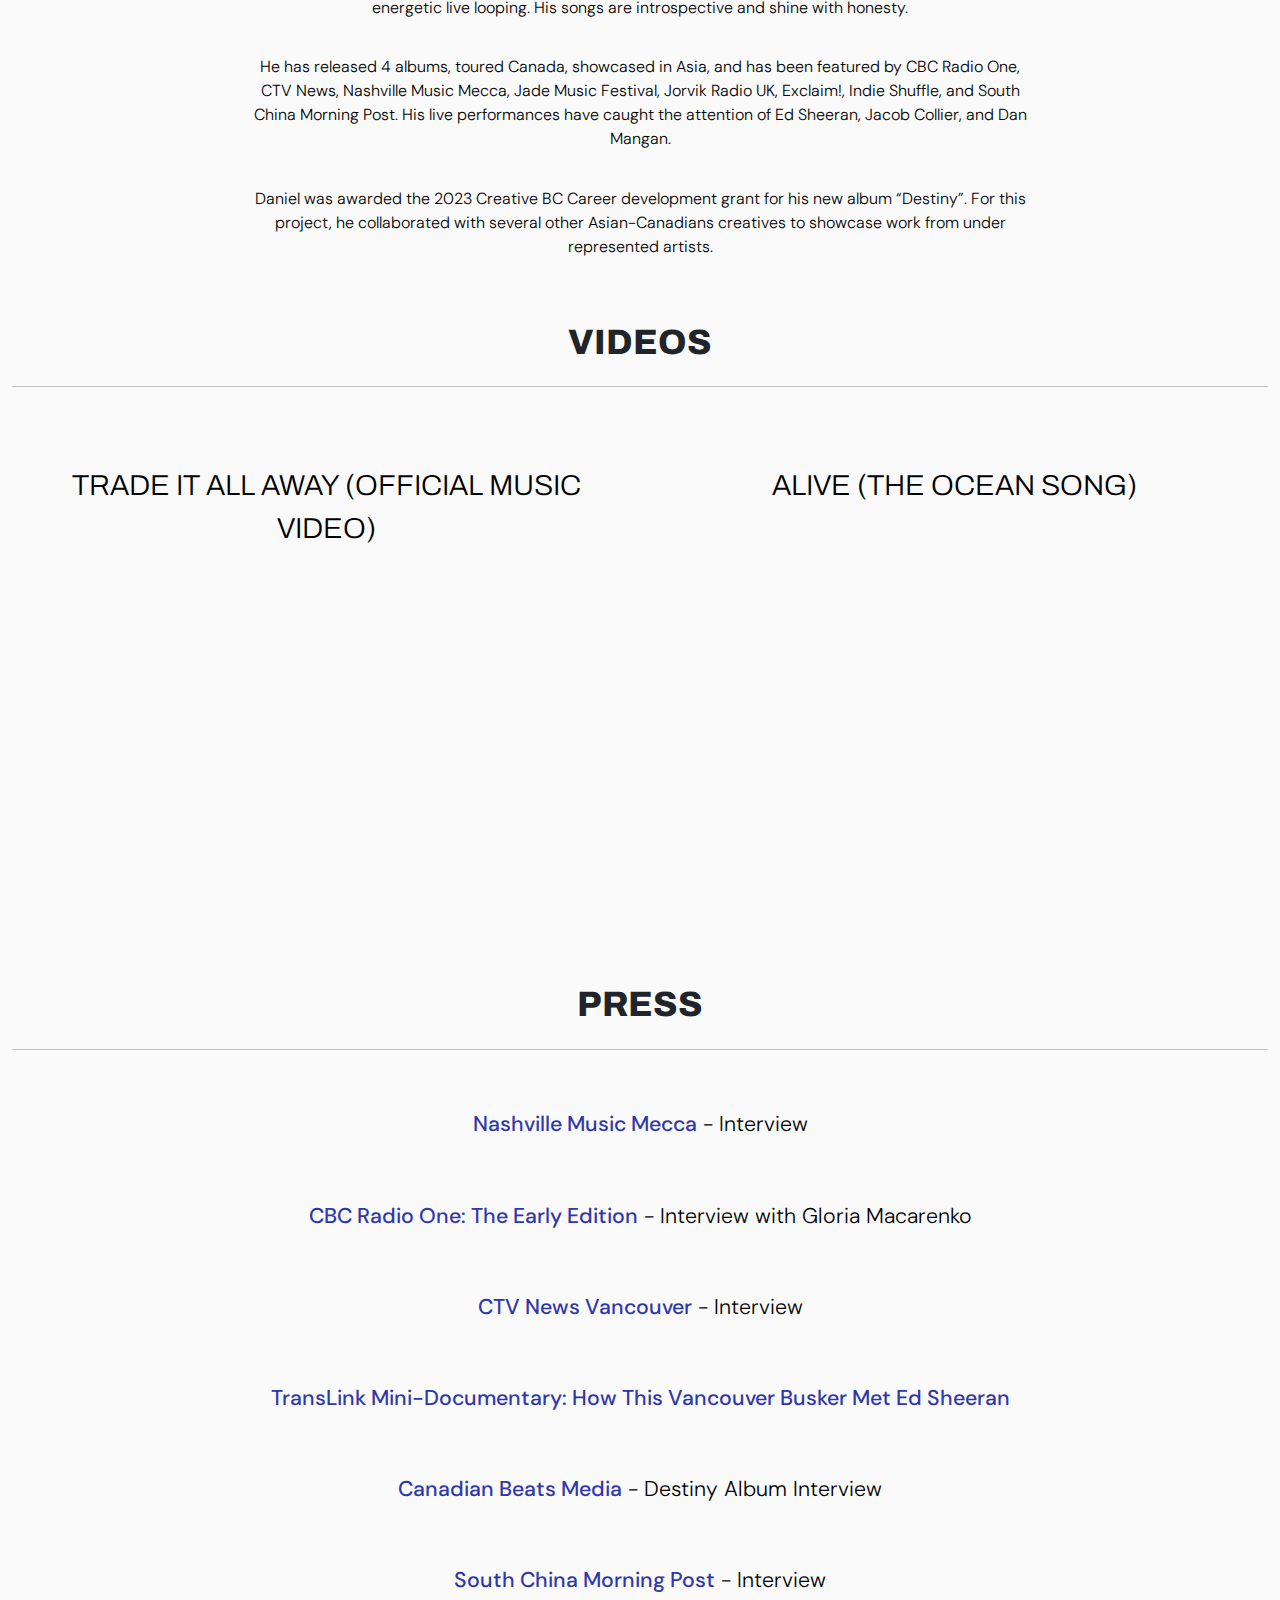
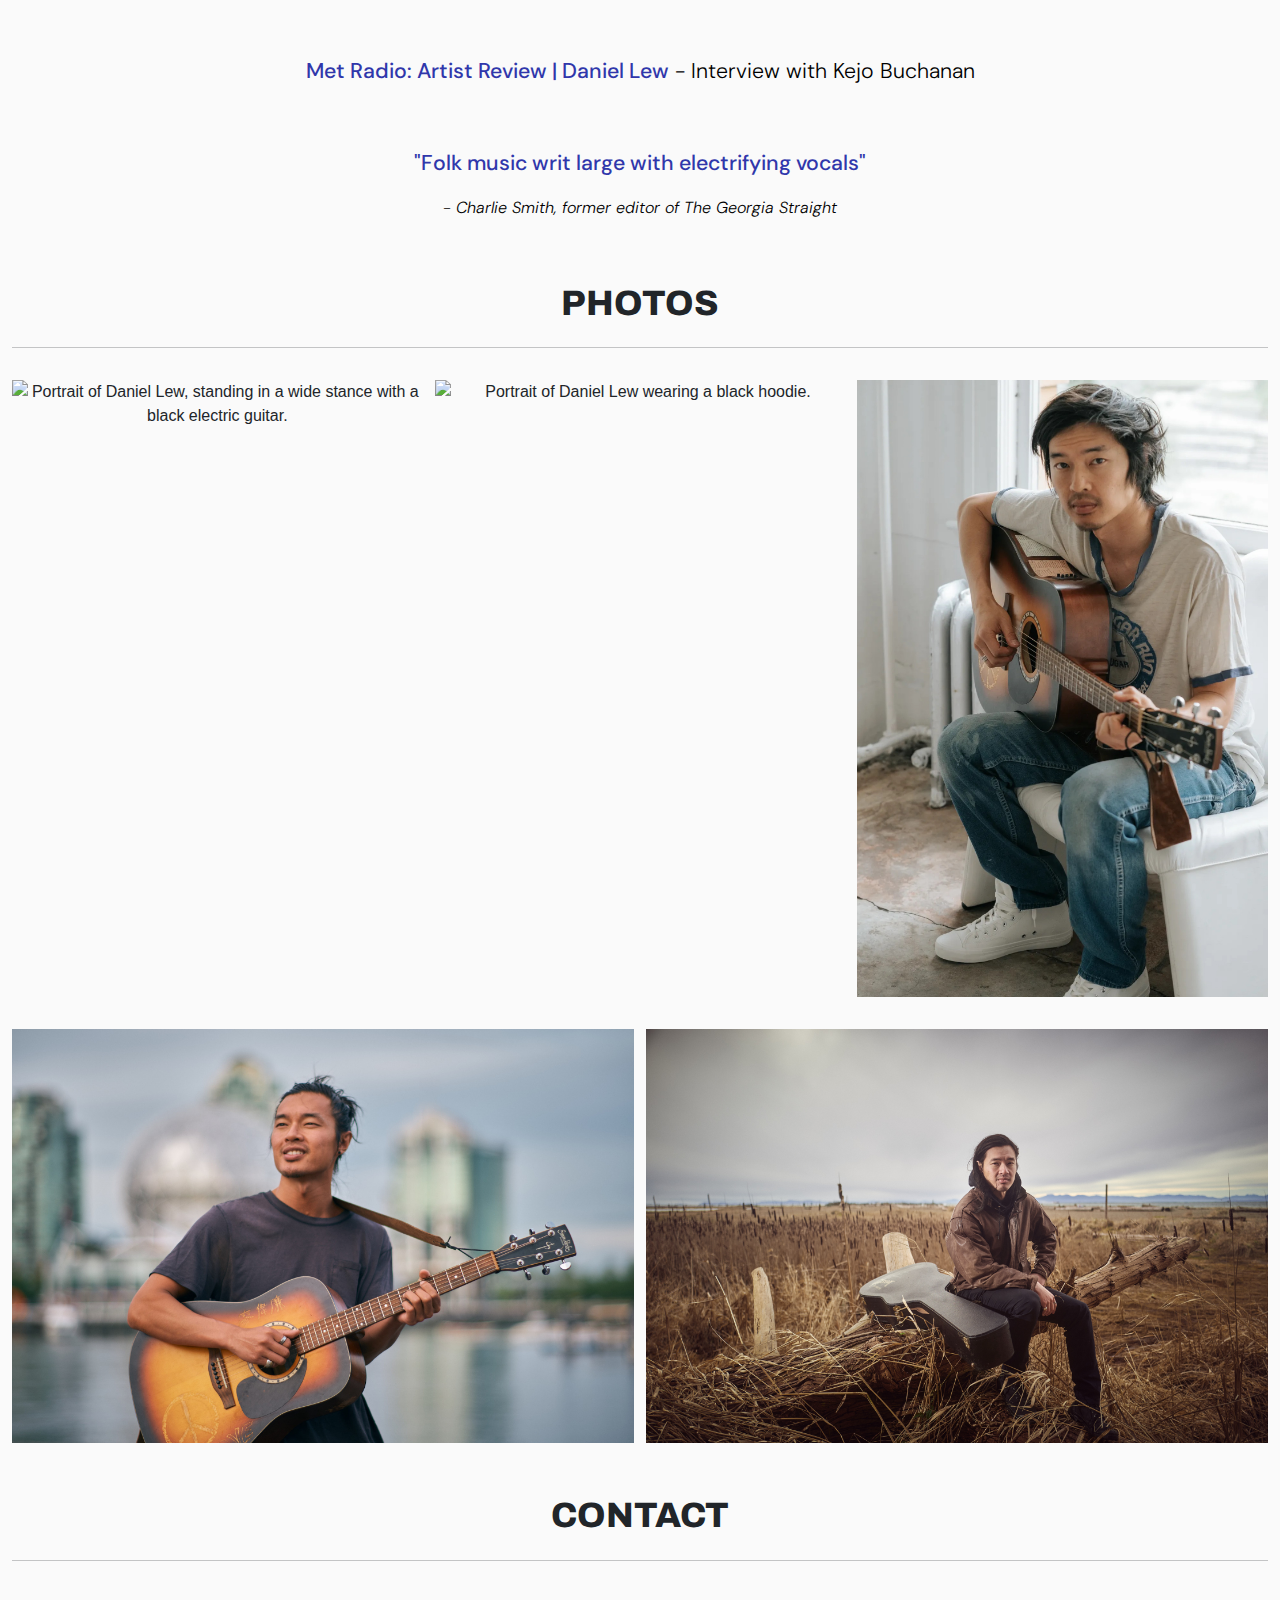
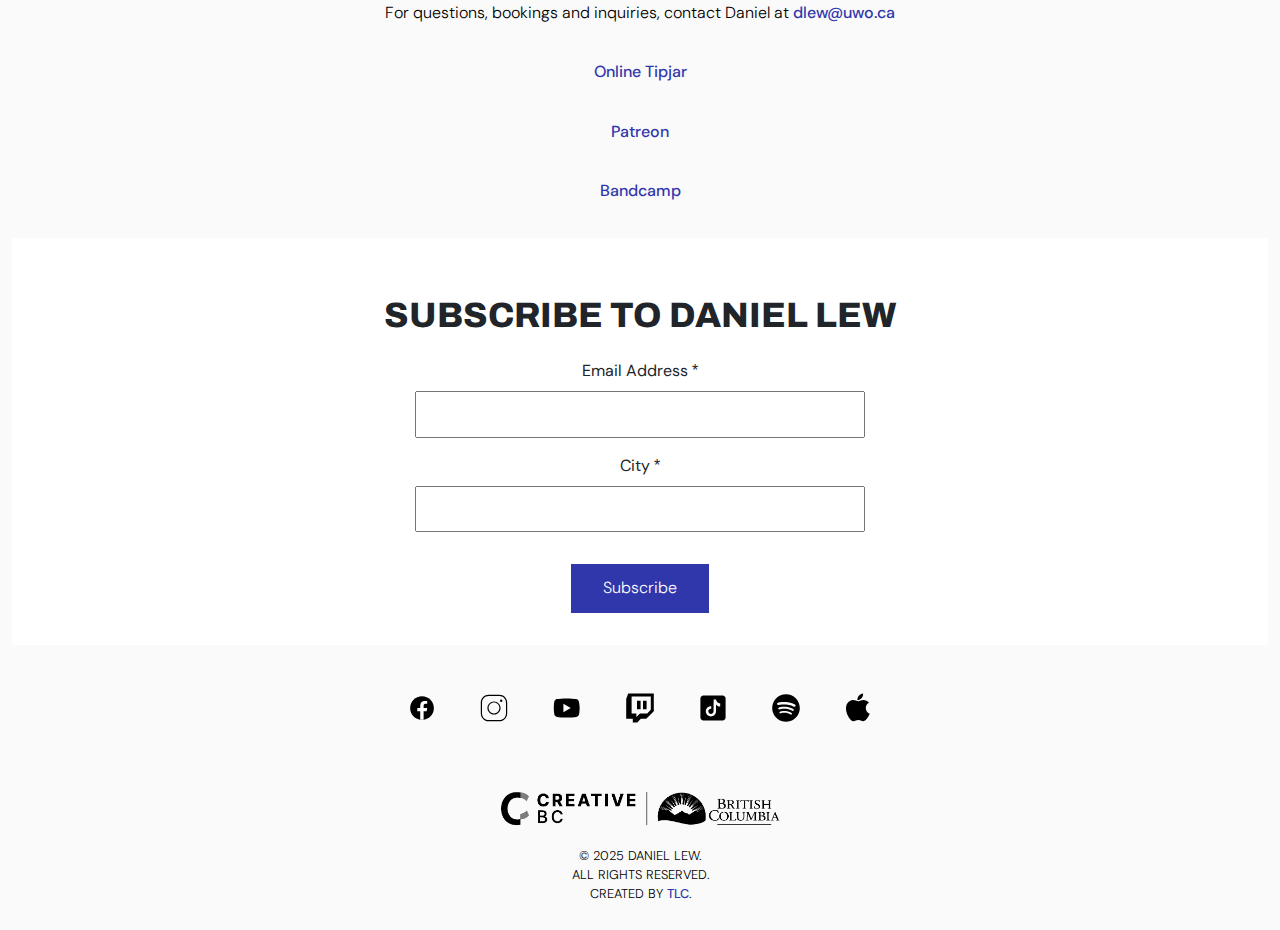
==== commit 2e80234a: "2025" ====
--- a/index.html
+++ b/index.html
@@ -379,7 +379,7 @@
     <footer>
         <div>
             <a href="https://creativebc.com/" target="_blank"><img class="creativeBC" src="img/CreativeBC-BCID_H_SolidBlack_WithTransparency.png" alt="Creative BC Logo."></a>
-            <p>© 2024 Daniel Lew.</p>
+            <p>© 2025 Daniel Lew.</p>
             <p>All rights reserved.</p>
             <p>Created by <a href="https://www.taylen.ca" target="_blank">TLC</a>.</p>
         </div>
